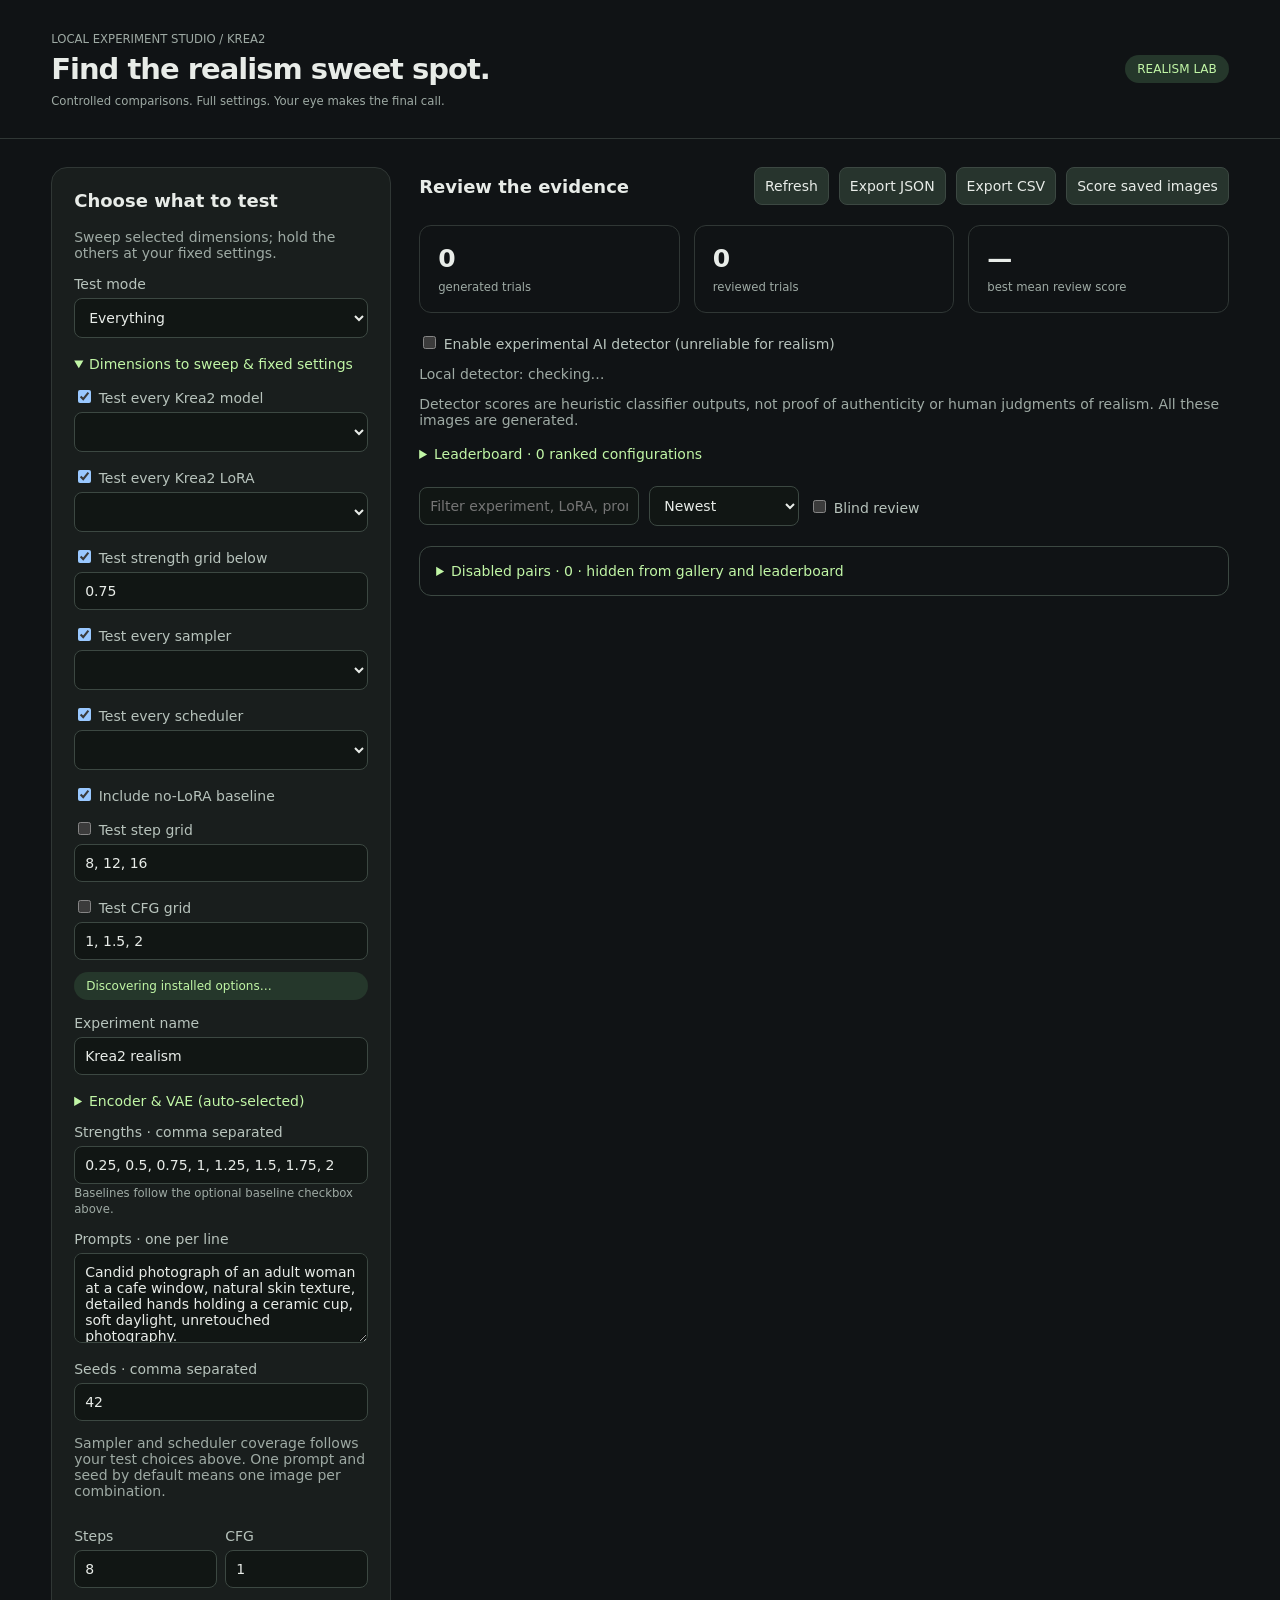
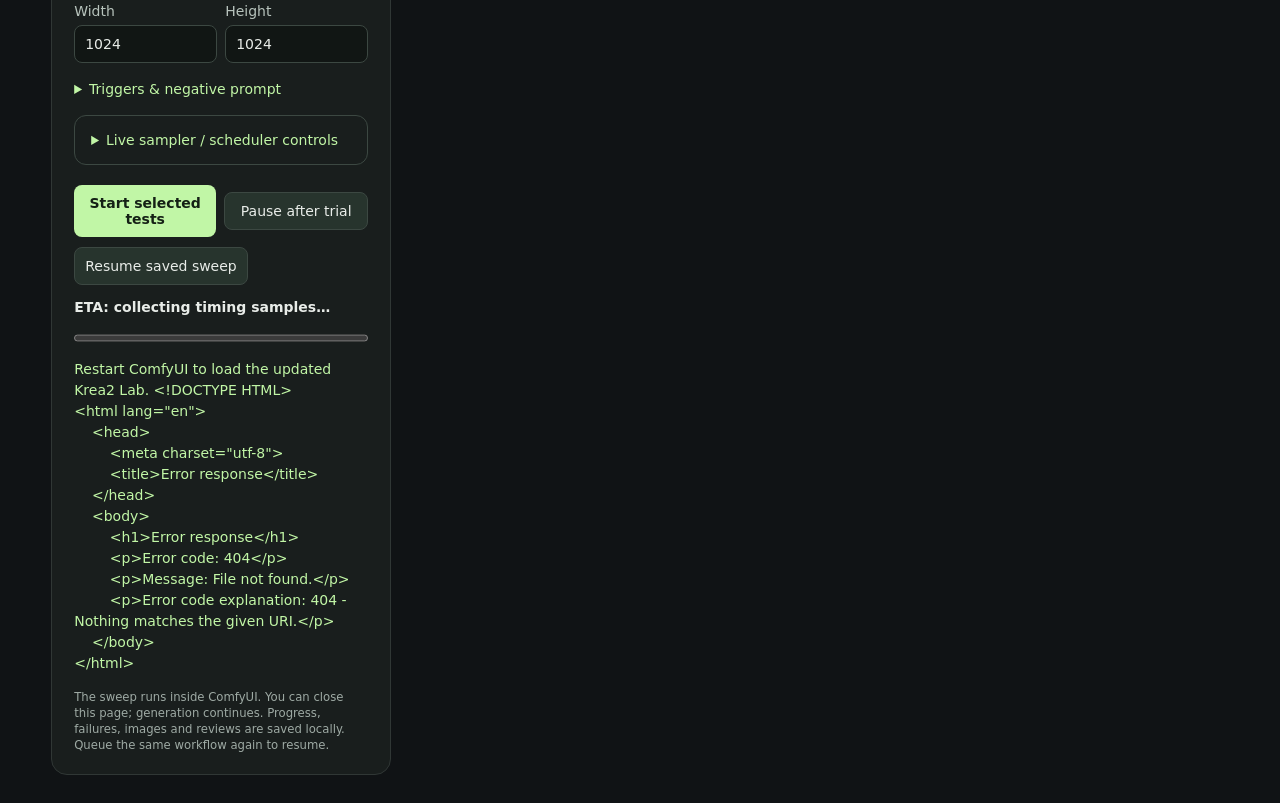
==== comfyui_krea2_lab/web/index.html @ 6fbfe21d "Add Krea2 realism testing studio and Windows launcher" ====
<!doctype html>
<html lang="en"><head><meta charset="utf-8"><meta name="viewport" content="width=device-width,initial-scale=1"><title>Krea2 · Realism Lab</title>
<style>
:root{color-scheme:dark;font:14px system-ui;background:#101315;color:#e8ece8}*{box-sizing:border-box}body{margin:0}header{padding:30px 4vw;border-bottom:1px solid #303735;display:flex;justify-content:space-between;align-items:center}h1{font-size:29px;margin:6px 0;font-weight:550;letter-spacing:-1px}small,.muted{color:#9eaaa4}main{display:grid;grid-template-columns:340px 1fr;gap:28px;padding:28px 4vw}aside{background:#191e1d;border:1px solid #303735;border-radius:16px;padding:22px;align-self:start}h2{font-size:18px;margin:0 0 18px}label{display:block;margin:15px 0 6px;color:#b7c3bc}input,select,textarea,button{font:inherit;border:1px solid #3c4842;border-radius:8px;background:#111614;color:inherit;padding:10px;width:100%}textarea{min-height:90px;resize:vertical}select[multiple]{height:140px}button{cursor:pointer;width:auto;background:#27342d}button:hover{border-color:#bcf5a7}.primary{background:#c1f6a6;color:#142015;font-weight:650;border:0}.row{display:flex;gap:8px;align-items:center;flex-wrap:wrap}.row>*{flex:1}section{min-width:0}.toolbar{display:flex;gap:10px;align-items:center;flex-wrap:wrap;margin-bottom:20px}.toolbar input{width:220px}.toolbar select{width:150px}.badge{background:#25372b;color:#c1f6a6;padding:7px 12px;border-radius:20px;font-size:12px}.stats{display:grid;grid-template-columns:repeat(3,1fr);gap:14px;margin:20px 0}.stat{border:1px solid #303735;border-radius:12px;padding:18px}.stat strong{display:block;font-size:25px;margin-bottom:5px}.grid{display:grid;grid-template-columns:repeat(auto-fill,minmax(250px,1fr));gap:18px}.card{background:#191e1d;border:1px solid #303735;border-radius:14px;overflow:hidden}.card img{width:100%;aspect-ratio:1;object-fit:contain;background:#090c0a;cursor:zoom-in}.content{padding:16px}.content p{overflow-wrap:anywhere;line-height:1.5}.stars{display:flex;gap:5px}.stars button{flex:1;padding:8px}.stars .chosen{background:#c1f6a6;color:#142015}.content textarea{min-height:55px;margin:10px 0}#status{white-space:pre-wrap;overflow-wrap:anywhere;line-height:1.5;padding:14px 0;color:#c1f6a6}details{margin-top:18px}summary{cursor:pointer;color:#c1f6a6}table{width:100%;border-collapse:collapse;margin:16px 0 25px}td,th{text-align:left;padding:12px;border-bottom:1px solid #303735}dialog{width:95vw;max-width:1200px;background:#101315;border:1px solid #4b5e51;border-radius:14px}dialog img{width:100%;max-height:85vh;object-fit:contain}progress{width:100%;accent-color:#c1f6a6}a{color:#c1f6a6}.empty{padding:70px 20px;text-align:center;border:1px dashed #3c4842;border-radius:16px;color:#9eaaa4}@media(max-width:900px){main{grid-template-columns:1fr}.stats{gap:8px}header{padding:20px}}
.leader-scroll{max-height:270px;overflow:auto}.leader-scroll td:first-child{max-width:440px;overflow-wrap:anywhere}.leader-scroll th{position:sticky;top:0;background:#191e1d}#disabledPairs{max-height:200px;overflow:auto;margin:12px 0}#disabledPairs .row{margin:8px 0}#disabledPairs span{overflow-wrap:anywhere}.pair-controls{padding:16px;border:1px solid #3c4842;border-radius:12px;margin-bottom:20px}.pair-controls label{margin-top:10px}</style></head><body>
<header><div><small>LOCAL EXPERIMENT STUDIO / KREA2</small><h1>Find the realism sweet spot.</h1><small>Controlled comparisons. Full settings. Your eye makes the final call.</small></div><span class="badge">REALISM LAB</span></header>
<main><aside><h2>Choose what to test</h2><p class="muted">Sweep selected dimensions; hold the others at your fixed settings.</p><label for="testMode">Test mode</label><select id="testMode"><option value="full">Everything</option><option value="loras">LoRAs + strengths only</option><option value="strengths">Strengths of one LoRA</option><option value="samplers">Samplers only</option><option value="schedulers">Schedulers only</option><option value="sampling">Samplers + schedulers</option><option value="models">Models only</option><option value="custom">Custom combination</option></select><details open><summary>Dimensions to sweep & fixed settings</summary><label><input id="testModels" type="checkbox" checked style="width:auto"> Test every Krea2 model</label><select id="fixedModel" aria-label="Fixed model"></select><label><input id="testLoras" type="checkbox" checked style="width:auto"> Test every Krea2 LoRA</label><select id="fixedLora" aria-label="Fixed LoRA"></select><label><input id="testStrengths" type="checkbox" checked style="width:auto"> Test strength grid below</label><input id="fixedStrength" type="number" value="0.75" step="0.05" aria-label="Fixed LoRA strength"><label><input id="testSamplers" type="checkbox" checked style="width:auto"> Test every sampler</label><select id="fixedSampler" aria-label="Fixed sampler"></select><label><input id="testSchedulers" type="checkbox" checked style="width:auto"> Test every scheduler</label><select id="fixedScheduler" aria-label="Fixed scheduler"></select><label><input id="includeBaseline" type="checkbox" checked style="width:auto"> Include no-LoRA baseline</label><label><input id="testSteps" type="checkbox" style="width:auto"> Test step grid</label><input id="stepGrid" value="8, 12, 16" aria-label="Step grid"><label><input id="testCfg" type="checkbox" style="width:auto"> Test CFG grid</label><input id="cfgGrid" value="1, 1.5, 2" aria-label="CFG grid"></details><p id="discovered" class="badge">Discovering installed options…</p><label for="experiment">Experiment name</label><input id="experiment" value="Krea2 realism">
<details><summary>Encoder & VAE (auto-selected)</summary><label for="encoder">Text encoder</label><select id="encoder"></select><label for="vae">VAE</label><select id="vae"></select></details>
<label for="strengths">Strengths · comma separated</label><input id="strengths" value="0.25, 0.5, 0.75, 1, 1.25, 1.5, 1.75, 2"><small>Baselines follow the optional baseline checkbox above.</small>
<label for="prompts">Prompts · one per line</label><textarea id="prompts" rows="4">Candid photograph of an adult woman at a cafe window, natural skin texture, detailed hands holding a ceramic cup, soft daylight, unretouched photography.</textarea>
<label for="seeds">Seeds · comma separated</label><input id="seeds" value="42"><p class="muted">Sampler and scheduler coverage follows your test choices above. One prompt and seed by default means one image per combination.</p>
<div class="row"><div><label for="steps">Steps</label><input id="steps" value="8" type="number" min="1"></div><div><label for="cfg">CFG</label><input id="cfg" value="1" type="number" step="0.1" min="0"></div></div>
<div class="row"><div><label for="width">Width</label><input id="width" value="1024" type="number" step="8" min="64"></div><div><label for="height">Height</label><input id="height" value="1024" type="number" step="8" min="64"></div></div>
<details><summary>Triggers & negative prompt</summary><label for="triggers">Trigger map · JSON using exact LoRA filenames</label><textarea id="triggers" placeholder='{"krea2\\example.safetensors":"trigger words"}'>{}</textarea><label for="negative">Negative prompt</label><textarea id="negative"></textarea></details>
<details class="pair-controls"><summary>Live sampler / scheduler controls</summary><p class="muted">Disable a pair across all models, LoRAs and strengths. Takes effect before the next matching trial. The current image finishes normally.</p><label for="pairSampler">Sampler</label><select id="pairSampler"></select><label for="pairScheduler">Scheduler</label><select id="pairScheduler"></select><button id="disablePair" style="margin-top:10px">Disable this pair</button><button id="disableCurrent" style="margin-top:10px">Disable currently running pair</button><p id="pairMessage" role="status"></p><small>Manage or import/export exclusions in the separate Disabled pairs section beside the gallery.</small><small>Changes persist across resumes. Re-enabling permits future occurrences; combinations already skipped stay skipped.</small></details><p id="estimate"></p><div class="row"><button class="primary" id="start">Start selected tests</button><button id="pause">Pause after trial</button></div><button id="resume" style="margin-top:10px">Resume saved sweep</button><p><strong id="eta">ETA: collecting timing samples…</strong><br><small id="finish"></small></p><progress id="progress" value="0" max="1"></progress><div id="status" role="status">Loading installed options…</div><small>The sweep runs inside ComfyUI. You can close this page; generation continues. Progress, failures, images and reviews are saved locally. Queue the same workflow again to resume.</small></aside>
<section><div class="toolbar"><h2 style="margin:0;flex:1">Review the evidence</h2><button id="refresh">Refresh</button><button id="export">Export JSON</button><button id="csv">Export CSV</button><button id="score" disabled>Score saved images</button></div><div class="stats"><div class="stat"><strong id="count">0</strong><small>generated trials</small></div><div class="stat"><strong id="rated">0</strong><small>reviewed trials</small></div><div class="stat"><strong id="best">—</strong><small>best mean review score</small></div></div>
<label><input id="enableDetector" type="checkbox" style="width:auto"> Enable experimental AI detector (unreliable for realism)</label><p id="detectorStatus" class="muted">Local detector: checking…</p><p class="muted">Detector scores are heuristic classifier outputs, not proof of authenticity or human judgments of realism. All these images are generated.</p><details id="leaderboard"><summary>Leaderboard · <span id="leaderCount">0</span> ranked configurations</summary><div class="leader-scroll"><table><thead><tr><th>Configuration</th><th>Review mean</th><th id="detectorHeading" hidden>Experimental classifier mean</th><th>Rated / total</th></tr></thead><tbody id="leaders"></tbody></table></div><small>Rankings reflect reviewed images only. Compare equal prompt/seed coverage before choosing a winner.</small></details>
<div class="toolbar" style="margin-top:24px"><input id="search" placeholder="Filter experiment, LoRA, prompt…" aria-label="Filter trials"><select id="sort" aria-label="Sort"><option value="new">Newest</option><option value="score">Highest score</option><option value="unrated">Unreviewed first</option><option id="detectorSort" value="real" hidden disabled>Experimental classifier score</option></select><label style="margin:0"><input id="blind" type="checkbox" style="width:auto"> Blind review</label></div><details id="disabledSection" class="pair-controls"><summary>Disabled pairs · <span id="disabledCount">0</span> · hidden from gallery and leaderboard</summary><p class="muted">Images and reviews are kept. Re-enable a pair to show its results again.</p><div class="toolbar"><button id="exportPairs">Export incompatible pairs</button><select id="importMode" aria-label="Import mode"><option value="merge">Merge with current list</option><option value="replace">Replace current list</option></select><button id="importPairs">Import incompatible pairs</button><input id="pairsFile" type="file" accept=".json,application/json" hidden></div><p id="importMessage" role="status"></p><div id="disabledPairs"></div></details><div id="gallery" class="grid"></div></section></main>
<dialog id="zoom"><button onclick="this.parentElement.close()">Close</button><img alt="Full resolution trial"></dialog>
<script>
const $=id=>document.getElementById(id);let catalog, trials=[], running=false, paused=false, exclusions=[], currentPair=null, detectorEnabled=false;
const esc=s=>String(s??'').replace(/[&<>"']/g,c=>({'&':'&amp;','<':'&lt;','>':'&gt;','"':'&quot;',"'":'&#39;'}[c]));
async function api(url,data){const r=await fetch(url,data===undefined?{}:{method:'POST',headers:{'Content-Type':'application/json'},body:JSON.stringify(data)});if(!r.ok)throw Error((await r.text()).slice(0,1200));return r.json()}
function options(id,values,defaults=[]){$(id).innerHTML=values.map(v=>`<option value="${esc(v)}" ${defaults.includes(v)?'selected':''}>${esc(v)}</option>`).join('')}
function pairDisabled(sampler,scheduler){return exclusions.some(([a,b])=>a===sampler&&b===scheduler)}
function renderActiveSchedulers(){if(!catalog)return;const sampler=$('pairSampler').value,previous=$('pairScheduler').value,active=catalog.schedulers.filter(scheduler=>!pairDisabled(sampler,scheduler));options('pairScheduler',active,[active.includes(previous)?previous:active[0]]);$('disablePair').disabled=!active.length}
function renderPairs(){ $('disabledCount').textContent=exclusions.length;$('disabledPairs').innerHTML=exclusions.length?exclusions.map(([sampler,scheduler])=>`<div class="row"><span>${esc(sampler)} / ${esc(scheduler)}${catalog&&(!catalog.samplers.includes(sampler)||!catalog.schedulers.includes(scheduler))?' (not currently installed)':''}</span><button data-enable-pair="${esc(JSON.stringify([sampler,scheduler]))}">Re-enable</button></div>`).join(''):'<small>No disabled pairs.</small>';renderActiveSchedulers(); }
async function importPairList(data,mode){if(!data||!Array.isArray(data.disabled))throw Error('JSON must contain a disabled pairs list');const result=await api('/krea2-lab/pairs/import',{disabled:data.disabled,version:data.version??1,mode});exclusions=result.disabled||[];renderPairs();render();estimate();await updateSweep();return exclusions.length}
async function loadPairs(){const data=await api('/krea2-lab/pairs');exclusions=data.disabled||[];renderPairs()}
async function togglePair(sampler,scheduler,disabled){try{const data=await api('/krea2-lab/pairs',{sampler,scheduler,disabled});exclusions=data.disabled||[];renderPairs();render();estimate();$('pairMessage').textContent=`${sampler} / ${scheduler} ${disabled?'disabled':'re-enabled'}. Applies to future trials.`;await updateSweep()}catch(e){$('pairMessage').textContent='Unable to change pair: '+e.message}}
function numbers(id,integer=false){const a=$(id).value.split(',').map(v=>v.trim());if(a.some(v=>v===''||!Number.isFinite(Number(v))||(integer&&(!Number.isSafeInteger(Number(v))||Number(v)<0))))throw Error('Invalid '+id);return [...new Set(a.map(Number))]}
function config(){const prompts=$('prompts').value.split('\n').map(s=>s.trim()).filter(Boolean),strengths=numbers('strengths'),seeds=numbers('seeds',true);const triggers=JSON.parse($('triggers').value);if(!prompts.length)throw Error('Enter at least one prompt');if(!triggers||Array.isArray(triggers)||typeof triggers!=='object'||Object.values(triggers).some(v=>typeof v!=='string'))throw Error('Trigger map must contain filename: text pairs');for(const id of ['steps','width','height'])if(!Number.isInteger(+$(id).value)||+$(id).value<1)throw Error('Invalid '+id);return {prompts,strengths,seeds,triggers}}
function testing(){return {test_models:$('testModels').checked,test_loras:$('testLoras').checked,test_strengths:$('testStrengths').checked,test_samplers:$('testSamplers').checked,test_schedulers:$('testSchedulers').checked,fixed_model:$('fixedModel').value,fixed_lora:$('fixedLora').value,fixed_strength:+$('fixedStrength').value,fixed_sampler:$('fixedSampler').value,fixed_scheduler:$('fixedScheduler').value,include_baseline:$('includeBaseline').checked,step_values:$('testSteps').checked?$('stepGrid').value:'',cfg_values:$('testCfg').checked?$('cfgGrid').value:''}}
function updateTestControls(){for(const [test,fixed] of [['testModels','fixedModel'],['testLoras','fixedLora'],['testStrengths','fixedStrength'],['testSamplers','fixedSampler'],['testSchedulers','fixedScheduler']])$(fixed).disabled=$(test).checked;$('strengths').disabled=!$('testStrengths').checked;$('stepGrid').disabled=!$('testSteps').checked;$('cfgGrid').disabled=!$('testCfg').checked;estimate()}
function applyTestMode(){const mode=$('testMode').value;if(mode==='custom')return;const dimensions={full:['Models','Loras','Strengths','Samplers','Schedulers'],loras:['Loras','Strengths'],strengths:['Strengths'],samplers:['Samplers'],schedulers:['Schedulers'],sampling:['Samplers','Schedulers'],models:['Models']}[mode];for(const name of ['Models','Loras','Strengths','Samplers','Schedulers','Steps','Cfg'])$('test'+name).checked=dimensions.includes(name);$('includeBaseline').checked=mode==='full'||mode==='loras';if(mode==='strengths'&&$('fixedLora').value==='NONE')$('fixedLora').value=catalog.krea_loras[0]||'NONE';updateTestControls()}
function estimate(){try{if(!catalog)return;const c=config(),t=testing();if($('testMode').value==='strengths'&&t.fixed_lora==='NONE')throw Error('Choose a LoRA for the strength test');const samplers=t.test_samplers?catalog.samplers:[t.fixed_sampler],schedulers=t.test_schedulers?catalog.schedulers:[t.fixed_scheduler],loras=t.test_loras?catalog.krea_loras:t.fixed_lora==='NONE'?[]:[t.fixed_lora];const pairs=loras.length*(t.test_strengths?c.strengths.length:1)+(t.include_baseline||!loras.length?1:0);const stepCount=t.step_values?numbers('stepGrid',true).length:1,cfgCount=t.cfg_values?numbers('cfgGrid').length:1;const total=(t.test_models?catalog.krea_models.length:1)*pairs*c.prompts.length*c.seeds.length*stepCount*cfgCount*(samplers.length*schedulers.length-exclusions.filter(([a,b])=>samplers.includes(a)&&schedulers.includes(b)).length);$('estimate').textContent=total.toLocaleString()+' combinations · selected test dimensions'}catch(e){$('estimate').textContent=e.message}}
function automaticGraph(){const c=config(),t=testing();if($('testMode').value==='strengths'&&t.fixed_lora==='NONE')throw Error('Choose a LoRA for the strength test');return {'1':{class_type:'Krea2LabSweep',inputs:{encoder:$('encoder').value,vae_name:$('vae').value,strengths:c.strengths.join(', '),prompts:c.prompts.join('\n'),seeds:c.seeds.join(', '),steps:+$('steps').value,cfg:+$('cfg').value,width:+$('width').value,height:+$('height').value,experiment:$('experiment').value,trigger_map:JSON.stringify(c.triggers),negative:$('negative').value,...t}}}}
function duration(seconds){if(seconds==null)return 'collecting timing samples…';const minutes=Math.ceil(seconds/60);if(minutes<60)return minutes+' min';const hours=Math.floor(minutes/60);return hours<48?hours+' h '+minutes%60+' min':Math.floor(hours/24)+' days '+hours%24+' h'}
function applyDetectorSetting(enabled){detectorEnabled=enabled;$('enableDetector').checked=enabled;$('score').disabled=!enabled;$('detectorHeading').hidden=!enabled;$('detectorSort').hidden=!enabled;$('detectorSort').disabled=!enabled;if(!enabled&&$('sort').value==='real')$('sort').value='new'}
async function updateDetector(){const state=await api('/krea2-lab/detector-status');applyDetectorSetting(state.enabled===true);$('detectorStatus').textContent=!detectorEnabled?'Experimental detector disabled. Human reviews determine realism.':state.installed?`Experimental CPU classifier · ${state.status} · ${state.scored||0} scored this session`+(state.pending?` · ${state.pending} waiting`:'')+(state.error?' · '+state.error:''):'Detector not installed. Run setup_detector.py.';return state}
async function updateSweep(){const state=await api('/krea2-lab/sweep-status');if(state.current)currentPair=[state.current.sampler_name,state.current.scheduler];if(state.total){$('eta').textContent='Estimated remaining: '+duration(state.remaining_seconds);$('finish').textContent=state.estimated_finish_at?'Estimated finish: '+new Date(state.estimated_finish_at*1000).toLocaleString('en-GB',{timeZone:'Europe/Amsterdam'})+' (Amsterdam) · rough estimate; sampler runtimes vary':state.status==='complete'?'Sweep complete.':state.status==='paused'?'Paused — ETA resumes with generation':'Based on the last '+(state.timing_samples||0)+' generated images; waiting for at least 3 samples.';$('progress').max=state.total;$('progress').value=state.index;$('status').textContent=`${state.status} · ${state.index.toLocaleString()} / ${state.total.toLocaleString()} combinations · ${state.succeeded} generated · ${state.failed} failures · ${state.skipped||0} disabled combinations skipped`+(state.current?'\n'+[state.current.model,state.current.lora_name,'strength '+state.current.strength,state.current.sampler_name,state.current.scheduler].join(' · '):'');}return state}
function savePlan(p){localStorage.setItem('krea2-lab-plan',JSON.stringify(p))}
const delay=ms=>new Promise(r=>setTimeout(r,ms));
async function work(p){if(running)return;running=true;paused=false;try{while(p.index<p.jobs.length&&!paused){$('progress').max=p.jobs.length;$('progress').value=p.index;$('status').textContent=`Trial ${p.index+1} / ${p.jobs.length} · ${p.errors.length} failures`;if(!p.pending){const response=await fetch('/prompt',{method:'POST',headers:{'Content-Type':'application/json'},body:JSON.stringify({prompt:p.jobs[p.index],client_id:p.client})});if(response.status===400){p.errors.push({index:p.index,messages:await response.text()});p.index++;savePlan(p);continue}if(!response.ok)throw Error(await response.text());const result=await response.json();p.pending=result.prompt_id;savePlan(p)}let entry,polls=0;while(!entry){await delay(1500);entry=(await api('/history/'+p.pending))[p.pending];await updateSweep();if(polls%4===0)await refresh();if(!entry&&++polls%10===0){const q=await api('/queue');if(![...q.queue_running,...q.queue_pending].some(j=>j[1]===p.pending)){p.pending=null;savePlan(p);throw Error('Pending trial disappeared from queue/history. Resume to submit it again.')}}}if(entry.status?.status_str==='error'){p.errors.push({index:p.index,messages:entry.status.messages});}p.index++;p.pending=null;savePlan(p);await refresh()}await updateSweep();if(p.errors.length)$('status').textContent+='\nSweep job failed; details are in Export JSON.'}catch(e){$('status').textContent='Stopped: '+e.message+'\nUse Resume saved sweep to retry. Pending jobs are tracked.'}finally{running=false}}
$('start').onclick=()=>{try{if(running)return;const p={jobs:[automaticGraph()],index:0,errors:[],client:crypto.randomUUID(),pending:null,backend:true};savePlan(p);work(p)}catch(e){$('status').textContent=e.message}};
$('pause').onclick=async()=>{try{await api('/krea2-lab/pause',{});$('status').textContent='Will pause after the current combination.'}catch(e){$('status').textContent=e.message}};
$('resume').onclick=()=>{try{const p=JSON.parse(localStorage.getItem('krea2-lab-plan'));if(!p||!p.backend){$('start').click();return}if(p.index>=p.jobs.length){p.index=0;p.pending=null}work(p)}catch(e){$('status').textContent=e.message}};
function imageUrl(i){return '/view?'+new URLSearchParams({filename:i.filename,subfolder:i.subfolder,type:i.type})}
async function refresh(){await loadPairs().catch(()=>{$('pairMessage').textContent='Restart ComfyUI once to load live pair controls.'});await updateDetector().catch(()=>{applyDetectorSetting(false);$('detectorStatus').textContent='Detector disabled. Restart ComfyUI to load the optional enable control.'});trials=await api('/krea2-lab/trials');render()}
function render(){const q=$('search').value.toLowerCase(),visible=trials.filter(t=>!pairDisabled(t.settings.sampler,t.settings.scheduler)&&JSON.stringify(t.settings).toLowerCase().includes(q));$('count').textContent=visible.length;$('rated').textContent=visible.filter(t=>t.review.score).length;const groups=new Map();for(const t of visible){const s=t.settings,key=[s.lora,s.strength,s.sampler,s.scheduler,s.steps,s.cfg,s.experiment,s.graph?.['1']?.inputs?.unet_name,s.graph?.['2']?.inputs?.clip_name,s.graph?.['3']?.inputs?.vae_name,JSON.stringify(s.latent_shape)].join(' · ');if(!groups.has(key))groups.set(key,{key,scores:[],detectorScores:[],total:0});const g=groups.get(key);g.total++;if(t.review.score)g.scores.push(t.review.score);if(Number.isFinite(t.detector?.real))g.detectorScores.push(t.detector.real)}const ranked=[...groups.values()].map(g=>({...g,realMean:g.detectorScores.length?g.detectorScores.reduce((a,b)=>a+b,0)/g.detectorScores.length:null,mean:g.scores.length?g.scores.reduce((a,b)=>a+b,0)/g.scores.length:0})).sort((a,b)=>detectorEnabled&&$('sort').value==='real'?(b.realMean??-1)-(a.realMean??-1):b.mean-a.mean);$('best').textContent=ranked[0]?.mean.toFixed(2)||'—';$('leaderCount').textContent=ranked.length;$('leaders').innerHTML=ranked.slice(0,20).map(g=>`<tr><td>${$('blind').checked?'Hidden during blind review':esc(g.key)}</td><td>${g.mean?g.mean.toFixed(2):'—'}</td>${detectorEnabled?`<td>${$('blind').checked?'Hidden':g.realMean==null?'—':(g.realMean*100).toFixed(1)+'% ('+g.detectorScores.length+')'}</td>`:''}<td>${g.scores.length} / ${g.total}</td></tr>`).join('');visible.reverse();if(detectorEnabled&&$('sort').value==='real')visible.sort((a,b)=>(b.detector?.real??-1)-(a.detector?.real??-1));if($('sort').value==='score')visible.sort((a,b)=>(b.review.score||0)-(a.review.score||0));if($('sort').value==='unrated')visible.sort((a,b)=>!!a.review.score-!!b.review.score);$('gallery').innerHTML=visible.length?visible.map(t=>{const s=t.settings;return `<article class="card" data-id="${t.id}"><img loading="lazy" src="${esc(imageUrl(t.images[0]))}" alt="Generated realism trial"><div class="content"><strong>${$('blind').checked?'Trial '+t.id.slice(0,8):esc(s.graph?.['1']?.inputs?.unet_name+' / '+s.lora)}</strong><p class="muted">${$('blind').checked?'Settings hidden':esc(`${s.strength} strength · ${s.sampler} / ${s.scheduler} · seed ${s.seed} · ${t.seconds}s`)}</p><details><summary>Prompt & settings</summary><p>${esc(s.prompt)}</p>${$('blind').checked?'':`<pre style="white-space:pre-wrap">${esc(JSON.stringify({...s,graph:undefined},null,2))}</pre>`}</details>${!detectorEnabled||$('blind').checked?'':`<p class="badge">${Number.isFinite(t.detector?.real)?'Experimental classifier: human class '+(t.detector.real*100).toFixed(1)+'% · AI class '+(t.detector.ai*100).toFixed(1)+'% (not realism)':t.detector?.error?'Detector error: '+esc(t.detector.error):'Detector: waiting for local scoring'}</p>`}${$('blind').checked?'':`<button data-block-pair>Disable ${esc(s.sampler)} / ${esc(s.scheduler)}</button>`}<label>Realism · 1 low → 5 high</label><div class="stars">${[1,2,3,4,5].map(n=>`<button data-score="${n}" class="${t.review.score===n?'chosen':''}" aria-label="Score ${n}">${n}</button>`).join('')}</div><textarea aria-label="Review notes" placeholder="Skin, hands, materials, lighting…">${esc(t.review.notes||'')}</textarea><button data-save>Save notes</button> <small class="saved"></small></div></article>`}).join(''):'<div class="empty">Your comparison gallery starts here.<br><br>Start the automatic full sweep, then score realism from 1 to 5.</div>'}
$('gallery').onclick=async e=>{const card=e.target.closest('.card');if(!card)return;if(e.target.tagName==='IMG'){$('zoom').querySelector('img').src=e.target.src;$('zoom').showModal();return}if(e.target.matches('[data-block-pair]')){const t=trials.find(t=>t.id===card.dataset.id);await togglePair(t.settings.sampler,t.settings.scheduler,true);return}if(e.target.matches('[data-score],[data-save]')){const t=trials.find(t=>t.id===card.dataset.id),score=+(e.target.dataset.score||t.review.score);if(!score){card.querySelector('.saved').textContent='Choose a score first';return}try{await api('/krea2-lab/review/'+t.id,{score,notes:card.querySelector('textarea').value});await refresh()}catch(err){$('status').textContent=err.message}}};
function download(name,data,type){const a=document.createElement('a'),url=URL.createObjectURL(new Blob([data],{type}));a.href=url;a.download=name;a.click();setTimeout(()=>URL.revokeObjectURL(url),1000)}
$('export').onclick=()=>download('krea2-lab.json',JSON.stringify({trials,plan:JSON.parse(localStorage.getItem('krea2-lab-plan')||'null')},null,2),'application/json');$('csv').onclick=()=>{const keys=['id','model','lora','strength','sampler','scheduler','seed','prompt','score','real_like','ai_like','notes'];const rows=trials.map(t=>({...t.settings,...t.review,id:t.id,model:t.settings.graph?.['1']?.inputs?.unet_name,real_like:t.detector?.real,ai_like:t.detector?.ai}));download('krea2-lab.csv',[keys,...rows.map(r=>keys.map(k=>r[k]??''))].map(r=>r.map(v=>'"'+String(v).replaceAll('"','""')+'"').join(',')).join('\r\n'),'text/csv')};
$('testMode').onchange=applyTestMode;for(const name of ['Models','Loras','Strengths','Samplers','Schedulers','Steps','Cfg'])$('test'+name).onchange=()=>{$('testMode').value='custom';updateTestControls()};$('enableDetector').onchange=async()=>{const enabled=$('enableDetector').checked;try{await api('/krea2-lab/detector-settings',{enabled});applyDetectorSetting(enabled);await refresh()}catch(e){applyDetectorSetting(detectorEnabled);$('detectorStatus').textContent='Unable to change detector setting. Restart ComfyUI to load this update. '+e.message}};$('pairSampler').onchange=renderActiveSchedulers;$('exportPairs').onclick=()=>download('krea2-incompatible-pairs.json',JSON.stringify({format:'krea2-lab-incompatible-pairs',version:1,disabled:exclusions},null,2),'application/json');$('importPairs').onclick=()=>$('pairsFile').click();$('pairsFile').onchange=async()=>{const file=$('pairsFile').files[0];if(!file)return;try{if(file.size>2000000)throw Error('JSON file must be under 2 MB');const count=await importPairList(JSON.parse(await file.text()),$('importMode').value||'merge');$('importMessage').textContent=`Imported. ${count} disabled pairs; results hidden from active lists.`}catch(e){$('importMessage').textContent='Import failed: '+e.message}finally{$('pairsFile').value=''}};$('disablePair').onclick=()=>togglePair($('pairSampler').value,$('pairScheduler').value,true);$('disableCurrent').onclick=()=>{if(currentPair)togglePair(...currentPair,true);else $('pairMessage').textContent='No current pair available yet.'};$('disabledPairs').onclick=e=>{if(e.target.dataset.enablePair){const [sampler,scheduler]=JSON.parse(e.target.dataset.enablePair);togglePair(sampler,scheduler,false)}};for(const id of ['search','sort','blind'])$(id).oninput=render;document.querySelector('aside').addEventListener('input',estimate);$('score').onclick=async()=>{try{await api('/krea2-lab/score',{});await updateDetector()}catch(e){$('detectorStatus').textContent=e.message}};$('refresh').onclick=()=>Promise.all([refresh(),updateSweep()]).catch(e=>$('status').textContent=e.message);
(async()=>{try{catalog=await api('/krea2-lab/catalog');options('fixedModel',catalog.krea_models,[catalog.krea_models[0]]);options('fixedLora',['NONE',...catalog.krea_loras],['NONE']);options('fixedSampler',catalog.samplers,[catalog.samplers.includes('res_2m_ode')?'res_2m_ode':catalog.samplers[0]]);options('fixedScheduler',catalog.schedulers,[catalog.schedulers.includes('bong_tangent')?'bong_tangent':catalog.schedulers[0]]);updateTestControls();options('pairSampler',catalog.samplers,[catalog.samplers[0]]);options('pairScheduler',catalog.schedulers,[catalog.schedulers[0]]);options('encoder',catalog.encoders,['qwen3vl_4b_fp8_scaled.safetensors']);options('vae',catalog.vaes,['qwen_image_vae.safetensors']);$('discovered').textContent=`${catalog.krea_models.length} Krea2 models · ${catalog.krea_loras.length} LoRAs · ${catalog.samplers.length} samplers · ${catalog.schedulers.length} schedulers`;$('discovered').title=[...catalog.krea_models,...catalog.krea_loras].join('\n');await refresh();estimate();$('status').textContent='Ready. Choose a test mode and start. Everything remains the default.';await updateSweep();setInterval(()=>{if(!running)Promise.all([refresh(),updateSweep()]).catch(()=>{})},10000)}catch(e){$('status').textContent='Restart ComfyUI to load the updated Krea2 Lab. '+e.message}})();
</script></body></html>
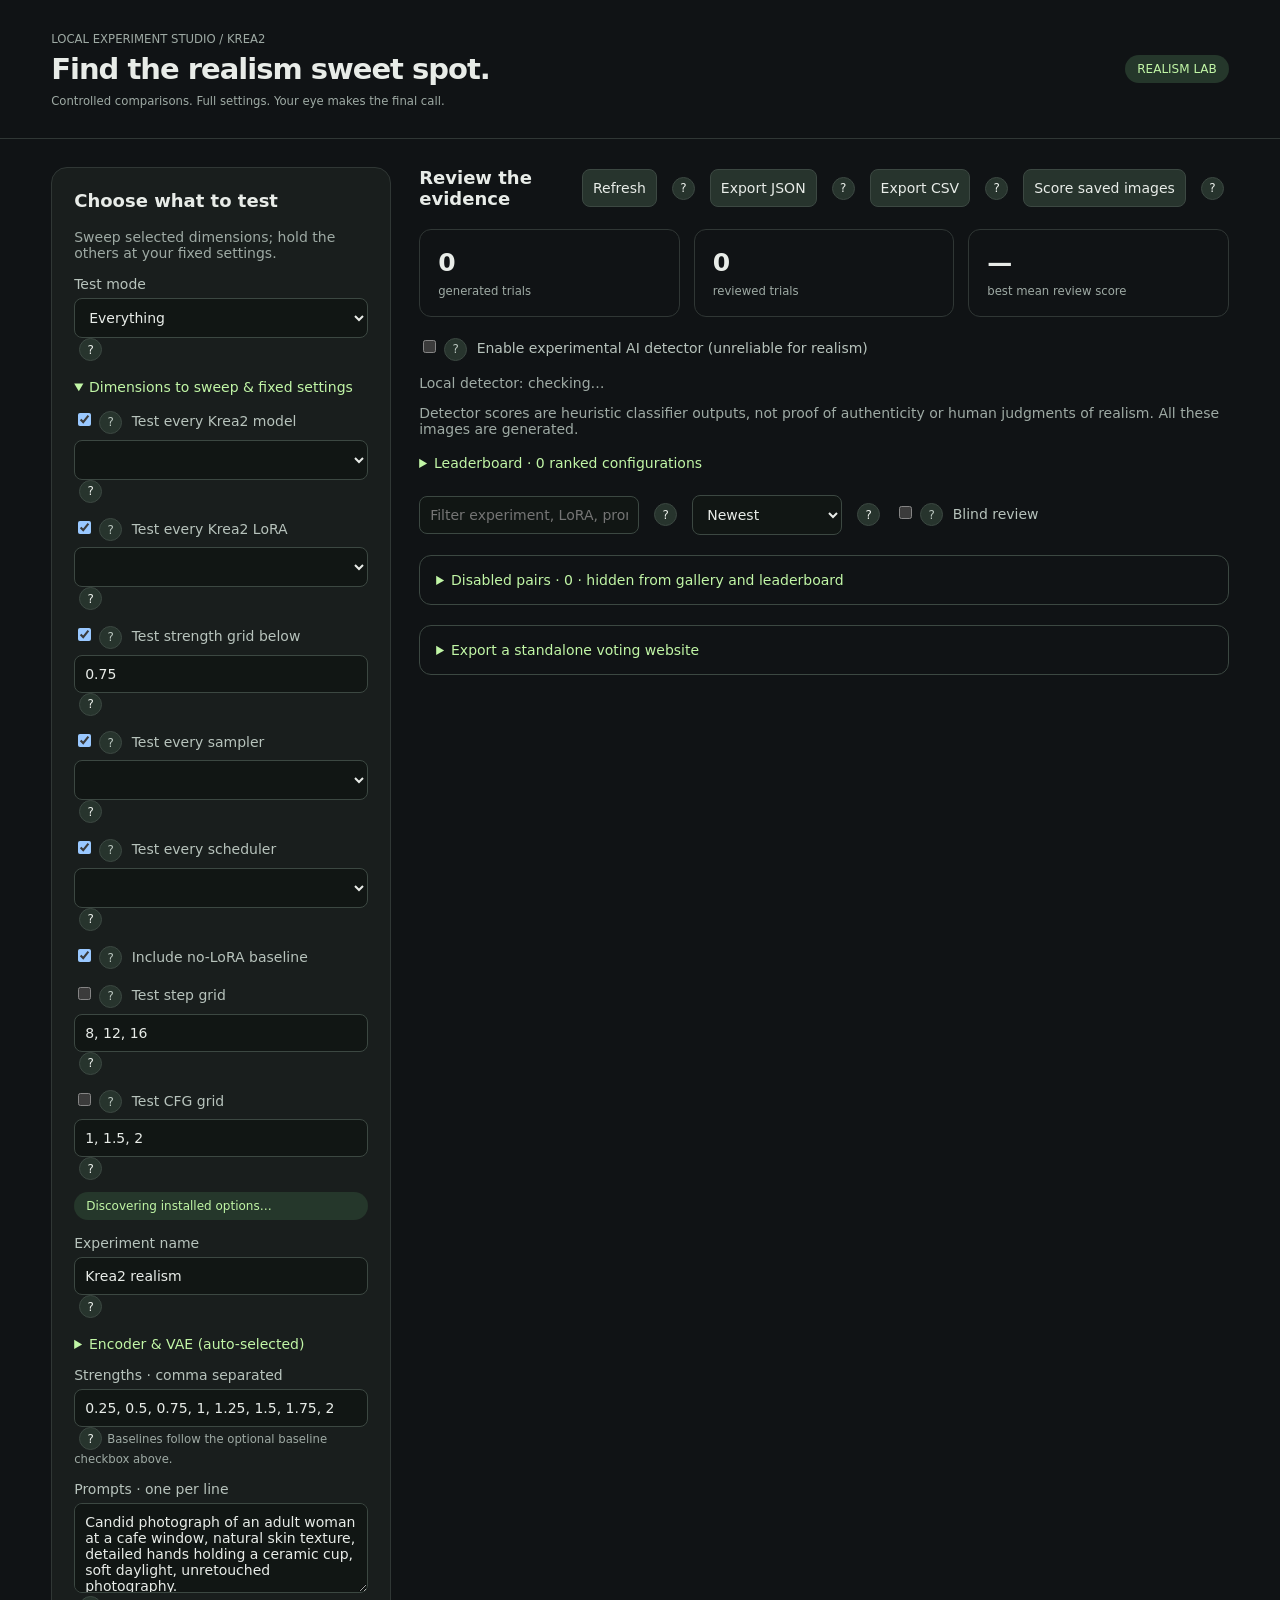
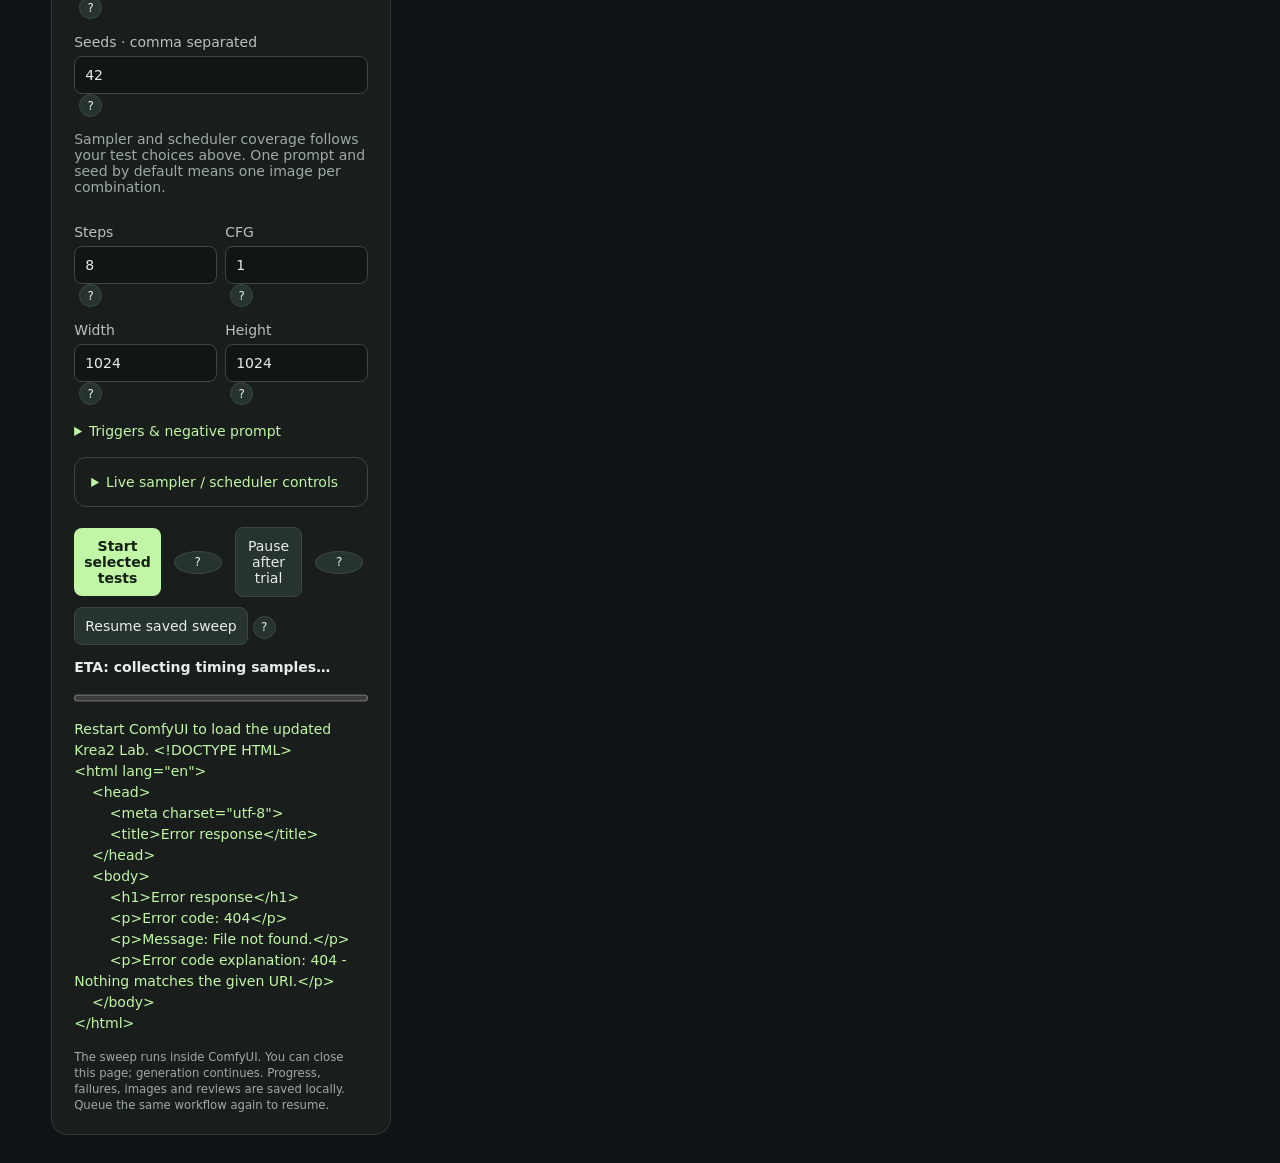
==== commit caebb969: "Add per-run PHP voting-site exports and option help" ====
--- a/comfyui_krea2_lab/web/index.html
+++ b/comfyui_krea2_lab/web/index.html
@@ -2,21 +2,22 @@
 <html lang="en"><head><meta charset="utf-8"><meta name="viewport" content="width=device-width,initial-scale=1"><title>Krea2 · Realism Lab</title>
 <style>
 :root{color-scheme:dark;font:14px system-ui;background:#101315;color:#e8ece8}*{box-sizing:border-box}body{margin:0}header{padding:30px 4vw;border-bottom:1px solid #303735;display:flex;justify-content:space-between;align-items:center}h1{font-size:29px;margin:6px 0;font-weight:550;letter-spacing:-1px}small,.muted{color:#9eaaa4}main{display:grid;grid-template-columns:340px 1fr;gap:28px;padding:28px 4vw}aside{background:#191e1d;border:1px solid #303735;border-radius:16px;padding:22px;align-self:start}h2{font-size:18px;margin:0 0 18px}label{display:block;margin:15px 0 6px;color:#b7c3bc}input,select,textarea,button{font:inherit;border:1px solid #3c4842;border-radius:8px;background:#111614;color:inherit;padding:10px;width:100%}textarea{min-height:90px;resize:vertical}select[multiple]{height:140px}button{cursor:pointer;width:auto;background:#27342d}button:hover{border-color:#bcf5a7}.primary{background:#c1f6a6;color:#142015;font-weight:650;border:0}.row{display:flex;gap:8px;align-items:center;flex-wrap:wrap}.row>*{flex:1}section{min-width:0}.toolbar{display:flex;gap:10px;align-items:center;flex-wrap:wrap;margin-bottom:20px}.toolbar input{width:220px}.toolbar select{width:150px}.badge{background:#25372b;color:#c1f6a6;padding:7px 12px;border-radius:20px;font-size:12px}.stats{display:grid;grid-template-columns:repeat(3,1fr);gap:14px;margin:20px 0}.stat{border:1px solid #303735;border-radius:12px;padding:18px}.stat strong{display:block;font-size:25px;margin-bottom:5px}.grid{display:grid;grid-template-columns:repeat(auto-fill,minmax(250px,1fr));gap:18px}.card{background:#191e1d;border:1px solid #303735;border-radius:14px;overflow:hidden}.card img{width:100%;aspect-ratio:1;object-fit:contain;background:#090c0a;cursor:zoom-in}.content{padding:16px}.content p{overflow-wrap:anywhere;line-height:1.5}.stars{display:flex;gap:5px}.stars button{flex:1;padding:8px}.stars .chosen{background:#c1f6a6;color:#142015}.content textarea{min-height:55px;margin:10px 0}#status{white-space:pre-wrap;overflow-wrap:anywhere;line-height:1.5;padding:14px 0;color:#c1f6a6}details{margin-top:18px}summary{cursor:pointer;color:#c1f6a6}table{width:100%;border-collapse:collapse;margin:16px 0 25px}td,th{text-align:left;padding:12px;border-bottom:1px solid #303735}dialog{width:95vw;max-width:1200px;background:#101315;border:1px solid #4b5e51;border-radius:14px}dialog img{width:100%;max-height:85vh;object-fit:contain}progress{width:100%;accent-color:#c1f6a6}a{color:#c1f6a6}.empty{padding:70px 20px;text-align:center;border:1px dashed #3c4842;border-radius:16px;color:#9eaaa4}@media(max-width:900px){main{grid-template-columns:1fr}.stats{gap:8px}header{padding:20px}}
-.leader-scroll{max-height:270px;overflow:auto}.leader-scroll td:first-child{max-width:440px;overflow-wrap:anywhere}.leader-scroll th{position:sticky;top:0;background:#191e1d}#disabledPairs{max-height:200px;overflow:auto;margin:12px 0}#disabledPairs .row{margin:8px 0}#disabledPairs span{overflow-wrap:anywhere}.pair-controls{padding:16px;border:1px solid #3c4842;border-radius:12px;margin-bottom:20px}.pair-controls label{margin-top:10px}</style></head><body>
+.leader-scroll{max-height:270px;overflow:auto}.leader-scroll td:first-child{max-width:440px;overflow-wrap:anywhere}.leader-scroll th{position:sticky;top:0;background:#191e1d}#disabledPairs{max-height:200px;overflow:auto;margin:12px 0}#disabledPairs .row{margin:8px 0}#disabledPairs span{overflow-wrap:anywhere}.pair-controls{padding:16px;border:1px solid #3c4842;border-radius:12px;margin-bottom:20px}.pair-controls label{margin-top:10px}.help-button{display:inline-flex;align-items:center;justify-content:center;width:23px;height:23px;padding:0;margin:0 5px;border-radius:50%;font-size:12px;vertical-align:middle}.help-button:focus-visible{outline:2px solid #c1f6a6}#helpDialog{max-width:580px}#helpText{line-height:1.7;white-space:pre-wrap}dialog::backdrop{background:#000b}</style></head><body>
 <header><div><small>LOCAL EXPERIMENT STUDIO / KREA2</small><h1>Find the realism sweet spot.</h1><small>Controlled comparisons. Full settings. Your eye makes the final call.</small></div><span class="badge">REALISM LAB</span></header>
-<main><aside><h2>Choose what to test</h2><p class="muted">Sweep selected dimensions; hold the others at your fixed settings.</p><label for="testMode">Test mode</label><select id="testMode"><option value="full">Everything</option><option value="loras">LoRAs + strengths only</option><option value="strengths">Strengths of one LoRA</option><option value="samplers">Samplers only</option><option value="schedulers">Schedulers only</option><option value="sampling">Samplers + schedulers</option><option value="models">Models only</option><option value="custom">Custom combination</option></select><details open><summary>Dimensions to sweep & fixed settings</summary><label><input id="testModels" type="checkbox" checked style="width:auto"> Test every Krea2 model</label><select id="fixedModel" aria-label="Fixed model"></select><label><input id="testLoras" type="checkbox" checked style="width:auto"> Test every Krea2 LoRA</label><select id="fixedLora" aria-label="Fixed LoRA"></select><label><input id="testStrengths" type="checkbox" checked style="width:auto"> Test strength grid below</label><input id="fixedStrength" type="number" value="0.75" step="0.05" aria-label="Fixed LoRA strength"><label><input id="testSamplers" type="checkbox" checked style="width:auto"> Test every sampler</label><select id="fixedSampler" aria-label="Fixed sampler"></select><label><input id="testSchedulers" type="checkbox" checked style="width:auto"> Test every scheduler</label><select id="fixedScheduler" aria-label="Fixed scheduler"></select><label><input id="includeBaseline" type="checkbox" checked style="width:auto"> Include no-LoRA baseline</label><label><input id="testSteps" type="checkbox" style="width:auto"> Test step grid</label><input id="stepGrid" value="8, 12, 16" aria-label="Step grid"><label><input id="testCfg" type="checkbox" style="width:auto"> Test CFG grid</label><input id="cfgGrid" value="1, 1.5, 2" aria-label="CFG grid"></details><p id="discovered" class="badge">Discovering installed options…</p><label for="experiment">Experiment name</label><input id="experiment" value="Krea2 realism">
-<details><summary>Encoder & VAE (auto-selected)</summary><label for="encoder">Text encoder</label><select id="encoder"></select><label for="vae">VAE</label><select id="vae"></select></details>
-<label for="strengths">Strengths · comma separated</label><input id="strengths" value="0.25, 0.5, 0.75, 1, 1.25, 1.5, 1.75, 2"><small>Baselines follow the optional baseline checkbox above.</small>
-<label for="prompts">Prompts · one per line</label><textarea id="prompts" rows="4">Candid photograph of an adult woman at a cafe window, natural skin texture, detailed hands holding a ceramic cup, soft daylight, unretouched photography.</textarea>
-<label for="seeds">Seeds · comma separated</label><input id="seeds" value="42"><p class="muted">Sampler and scheduler coverage follows your test choices above. One prompt and seed by default means one image per combination.</p>
-<div class="row"><div><label for="steps">Steps</label><input id="steps" value="8" type="number" min="1"></div><div><label for="cfg">CFG</label><input id="cfg" value="1" type="number" step="0.1" min="0"></div></div>
-<div class="row"><div><label for="width">Width</label><input id="width" value="1024" type="number" step="8" min="64"></div><div><label for="height">Height</label><input id="height" value="1024" type="number" step="8" min="64"></div></div>
-<details><summary>Triggers & negative prompt</summary><label for="triggers">Trigger map · JSON using exact LoRA filenames</label><textarea id="triggers" placeholder='{"krea2\\example.safetensors":"trigger words"}'>{}</textarea><label for="negative">Negative prompt</label><textarea id="negative"></textarea></details>
-<details class="pair-controls"><summary>Live sampler / scheduler controls</summary><p class="muted">Disable a pair across all models, LoRAs and strengths. Takes effect before the next matching trial. The current image finishes normally.</p><label for="pairSampler">Sampler</label><select id="pairSampler"></select><label for="pairScheduler">Scheduler</label><select id="pairScheduler"></select><button id="disablePair" style="margin-top:10px">Disable this pair</button><button id="disableCurrent" style="margin-top:10px">Disable currently running pair</button><p id="pairMessage" role="status"></p><small>Manage or import/export exclusions in the separate Disabled pairs section beside the gallery.</small><small>Changes persist across resumes. Re-enabling permits future occurrences; combinations already skipped stay skipped.</small></details><p id="estimate"></p><div class="row"><button class="primary" id="start">Start selected tests</button><button id="pause">Pause after trial</button></div><button id="resume" style="margin-top:10px">Resume saved sweep</button><p><strong id="eta">ETA: collecting timing samples…</strong><br><small id="finish"></small></p><progress id="progress" value="0" max="1"></progress><div id="status" role="status">Loading installed options…</div><small>The sweep runs inside ComfyUI. You can close this page; generation continues. Progress, failures, images and reviews are saved locally. Queue the same workflow again to resume.</small></aside>
-<section><div class="toolbar"><h2 style="margin:0;flex:1">Review the evidence</h2><button id="refresh">Refresh</button><button id="export">Export JSON</button><button id="csv">Export CSV</button><button id="score" disabled>Score saved images</button></div><div class="stats"><div class="stat"><strong id="count">0</strong><small>generated trials</small></div><div class="stat"><strong id="rated">0</strong><small>reviewed trials</small></div><div class="stat"><strong id="best">—</strong><small>best mean review score</small></div></div>
-<label><input id="enableDetector" type="checkbox" style="width:auto"> Enable experimental AI detector (unreliable for realism)</label><p id="detectorStatus" class="muted">Local detector: checking…</p><p class="muted">Detector scores are heuristic classifier outputs, not proof of authenticity or human judgments of realism. All these images are generated.</p><details id="leaderboard"><summary>Leaderboard · <span id="leaderCount">0</span> ranked configurations</summary><div class="leader-scroll"><table><thead><tr><th>Configuration</th><th>Review mean</th><th id="detectorHeading" hidden>Experimental classifier mean</th><th>Rated / total</th></tr></thead><tbody id="leaders"></tbody></table></div><small>Rankings reflect reviewed images only. Compare equal prompt/seed coverage before choosing a winner.</small></details>
-<div class="toolbar" style="margin-top:24px"><input id="search" placeholder="Filter experiment, LoRA, prompt…" aria-label="Filter trials"><select id="sort" aria-label="Sort"><option value="new">Newest</option><option value="score">Highest score</option><option value="unrated">Unreviewed first</option><option id="detectorSort" value="real" hidden disabled>Experimental classifier score</option></select><label style="margin:0"><input id="blind" type="checkbox" style="width:auto"> Blind review</label></div><details id="disabledSection" class="pair-controls"><summary>Disabled pairs · <span id="disabledCount">0</span> · hidden from gallery and leaderboard</summary><p class="muted">Images and reviews are kept. Re-enable a pair to show its results again.</p><div class="toolbar"><button id="exportPairs">Export incompatible pairs</button><select id="importMode" aria-label="Import mode"><option value="merge">Merge with current list</option><option value="replace">Replace current list</option></select><button id="importPairs">Import incompatible pairs</button><input id="pairsFile" type="file" accept=".json,application/json" hidden></div><p id="importMessage" role="status"></p><div id="disabledPairs"></div></details><div id="gallery" class="grid"></div></section></main>
-<dialog id="zoom"><button onclick="this.parentElement.close()">Close</button><img alt="Full resolution trial"></dialog>
+<main><aside><h2>Choose what to test</h2><p class="muted">Sweep selected dimensions; hold the others at your fixed settings.</p><label for="testMode">Test mode</label><select id="testMode"><option value="full">Everything</option><option value="loras">LoRAs + strengths only</option><option value="strengths">Strengths of one LoRA</option><option value="samplers">Samplers only</option><option value="schedulers">Schedulers only</option><option value="sampling">Samplers + schedulers</option><option value="models">Models only</option><option value="custom">Custom combination</option></select><button type="button" class="help-button" data-help="testMode" aria-label="Help: Test mode" aria-controls="helpDialog">?</button><details open><summary>Dimensions to sweep & fixed settings</summary><label><input id="testModels" type="checkbox" aria-label="Test every Krea2 model" checked style="width:auto"><button type="button" class="help-button" data-help="testModels" aria-label="Help: Test every Krea2 model" aria-controls="helpDialog">?</button> Test every Krea2 model</label><select id="fixedModel" aria-label="Fixed model"></select><button type="button" class="help-button" data-help="fixedModel" aria-label="Help: Fixed model" aria-controls="helpDialog">?</button><label><input id="testLoras" type="checkbox" aria-label="Test every Krea2 LoRA" checked style="width:auto"><button type="button" class="help-button" data-help="testLoras" aria-label="Help: Test every Krea2 LoRA" aria-controls="helpDialog">?</button> Test every Krea2 LoRA</label><select id="fixedLora" aria-label="Fixed LoRA"></select><button type="button" class="help-button" data-help="fixedLora" aria-label="Help: Fixed LoRA" aria-controls="helpDialog">?</button><label><input id="testStrengths" type="checkbox" aria-label="Test strength grid" checked style="width:auto"><button type="button" class="help-button" data-help="testStrengths" aria-label="Help: Test strength grid" aria-controls="helpDialog">?</button> Test strength grid below</label><input id="fixedStrength" type="number" value="0.75" step="0.05" aria-label="Fixed LoRA strength"><button type="button" class="help-button" data-help="fixedStrength" aria-label="Help: Fixed LoRA strength" aria-controls="helpDialog">?</button><label><input id="testSamplers" type="checkbox" aria-label="Test every sampler" checked style="width:auto"><button type="button" class="help-button" data-help="testSamplers" aria-label="Help: Test every sampler" aria-controls="helpDialog">?</button> Test every sampler</label><select id="fixedSampler" aria-label="Fixed sampler"></select><button type="button" class="help-button" data-help="fixedSampler" aria-label="Help: Fixed sampler" aria-controls="helpDialog">?</button><label><input id="testSchedulers" type="checkbox" aria-label="Test every scheduler" checked style="width:auto"><button type="button" class="help-button" data-help="testSchedulers" aria-label="Help: Test every scheduler" aria-controls="helpDialog">?</button> Test every scheduler</label><select id="fixedScheduler" aria-label="Fixed scheduler"></select><button type="button" class="help-button" data-help="fixedScheduler" aria-label="Help: Fixed scheduler" aria-controls="helpDialog">?</button><label><input id="includeBaseline" type="checkbox" aria-label="No-LoRA baseline" checked style="width:auto"><button type="button" class="help-button" data-help="includeBaseline" aria-label="Help: No-LoRA baseline" aria-controls="helpDialog">?</button> Include no-LoRA baseline</label><label><input id="testSteps" type="checkbox" aria-label="Test step grid" style="width:auto"><button type="button" class="help-button" data-help="testSteps" aria-label="Help: Test step grid" aria-controls="helpDialog">?</button> Test step grid</label><input id="stepGrid" value="8, 12, 16" aria-label="Step grid"><button type="button" class="help-button" data-help="stepGrid" aria-label="Help: Step grid" aria-controls="helpDialog">?</button><label><input id="testCfg" type="checkbox" aria-label="Test CFG grid" style="width:auto"><button type="button" class="help-button" data-help="testCfg" aria-label="Help: Test CFG grid" aria-controls="helpDialog">?</button> Test CFG grid</label><input id="cfgGrid" value="1, 1.5, 2" aria-label="CFG grid"><button type="button" class="help-button" data-help="cfgGrid" aria-label="Help: CFG grid" aria-controls="helpDialog">?</button></details><p id="discovered" class="badge">Discovering installed options…</p><label for="experiment">Experiment name</label><input id="experiment" value="Krea2 realism"><button type="button" class="help-button" data-help="experiment" aria-label="Help: Experiment name" aria-controls="helpDialog">?</button>
+<details><summary>Encoder & VAE (auto-selected)</summary><label for="encoder">Text encoder</label><select id="encoder"></select><button type="button" class="help-button" data-help="encoder" aria-label="Help: Text encoder" aria-controls="helpDialog">?</button><label for="vae">VAE</label><select id="vae"></select><button type="button" class="help-button" data-help="vae" aria-label="Help: VAE" aria-controls="helpDialog">?</button></details>
+<label for="strengths">Strengths · comma separated</label><input id="strengths" value="0.25, 0.5, 0.75, 1, 1.25, 1.5, 1.75, 2"><button type="button" class="help-button" data-help="strengths" aria-label="Help: Strengths" aria-controls="helpDialog">?</button><small>Baselines follow the optional baseline checkbox above.</small>
+<label for="prompts">Prompts · one per line</label><textarea id="prompts" rows="4">Candid photograph of an adult woman at a cafe window, natural skin texture, detailed hands holding a ceramic cup, soft daylight, unretouched photography.</textarea><button type="button" class="help-button" data-help="prompts" aria-label="Help: Prompts" aria-controls="helpDialog">?</button>
+<label for="seeds">Seeds · comma separated</label><input id="seeds" value="42"><button type="button" class="help-button" data-help="seeds" aria-label="Help: Seeds" aria-controls="helpDialog">?</button><p class="muted">Sampler and scheduler coverage follows your test choices above. One prompt and seed by default means one image per combination.</p>
+<div class="row"><div><label for="steps">Steps</label><input id="steps" value="8" type="number" min="1"><button type="button" class="help-button" data-help="steps" aria-label="Help: Steps" aria-controls="helpDialog">?</button></div><div><label for="cfg">CFG</label><input id="cfg" value="1" type="number" step="0.1" min="0"><button type="button" class="help-button" data-help="cfg" aria-label="Help: CFG" aria-controls="helpDialog">?</button></div></div>
+<div class="row"><div><label for="width">Width</label><input id="width" value="1024" type="number" step="8" min="64"><button type="button" class="help-button" data-help="width" aria-label="Help: Image width" aria-controls="helpDialog">?</button></div><div><label for="height">Height</label><input id="height" value="1024" type="number" step="8" min="64"><button type="button" class="help-button" data-help="height" aria-label="Help: Image height" aria-controls="helpDialog">?</button></div></div>
+<details><summary>Triggers & negative prompt</summary><label for="triggers">Trigger map · JSON using exact LoRA filenames</label><textarea id="triggers" placeholder='{"krea2\\example.safetensors":"trigger words"}'>{}</textarea><button type="button" class="help-button" data-help="triggers" aria-label="Help: LoRA trigger map" aria-controls="helpDialog">?</button><label for="negative">Negative prompt</label><textarea id="negative"></textarea><button type="button" class="help-button" data-help="negative" aria-label="Help: Negative prompt" aria-controls="helpDialog">?</button></details>
+<details class="pair-controls"><summary>Live sampler / scheduler controls</summary><p class="muted">Disable a pair across all models, LoRAs and strengths. Takes effect before the next matching trial. The current image finishes normally.</p><label for="pairSampler">Sampler</label><select id="pairSampler"></select><button type="button" class="help-button" data-help="pairSampler" aria-label="Help: Sampler for exclusion" aria-controls="helpDialog">?</button><label for="pairScheduler">Scheduler</label><select id="pairScheduler"></select><button type="button" class="help-button" data-help="pairScheduler" aria-label="Help: Scheduler for exclusion" aria-controls="helpDialog">?</button><button id="disablePair" style="margin-top:10px">Disable this pair</button><button type="button" class="help-button" data-help="disablePair" aria-label="Help: Disable this pair" aria-controls="helpDialog">?</button><button id="disableCurrent" style="margin-top:10px">Disable currently running pair</button><button type="button" class="help-button" data-help="disableCurrent" aria-label="Help: Disable currently running pair" aria-controls="helpDialog">?</button><p id="pairMessage" role="status"></p><small>Manage or import/export exclusions in the separate Disabled pairs section beside the gallery.</small><small>Changes persist across resumes. Re-enabling permits future occurrences; combinations already skipped stay skipped.</small></details><p id="estimate"></p><div class="row"><button class="primary" id="start">Start selected tests</button><button type="button" class="help-button" data-help="start" aria-label="Help: Start selected tests" aria-controls="helpDialog">?</button><button id="pause">Pause after trial</button><button type="button" class="help-button" data-help="pause" aria-label="Help: Pause after trial" aria-controls="helpDialog">?</button></div><button id="resume" style="margin-top:10px">Resume saved sweep</button><button type="button" class="help-button" data-help="resume" aria-label="Help: Resume saved sweep" aria-controls="helpDialog">?</button><p><strong id="eta">ETA: collecting timing samples…</strong><br><small id="finish"></small></p><progress id="progress" value="0" max="1"></progress><div id="status" role="status">Loading installed options…</div><small>The sweep runs inside ComfyUI. You can close this page; generation continues. Progress, failures, images and reviews are saved locally. Queue the same workflow again to resume.</small></aside>
+<section><div class="toolbar"><h2 style="margin:0;flex:1">Review the evidence</h2><button id="refresh">Refresh</button><button type="button" class="help-button" data-help="refresh" aria-label="Help: Refresh results" aria-controls="helpDialog">?</button><button id="export">Export JSON</button><button type="button" class="help-button" data-help="export" aria-label="Help: Export JSON" aria-controls="helpDialog">?</button><button id="csv">Export CSV</button><button type="button" class="help-button" data-help="csv" aria-label="Help: Export CSV" aria-controls="helpDialog">?</button><button id="score" disabled>Score saved images</button><button type="button" class="help-button" data-help="score" aria-label="Help: Score saved images" aria-controls="helpDialog">?</button></div><div class="stats"><div class="stat"><strong id="count">0</strong><small>generated trials</small></div><div class="stat"><strong id="rated">0</strong><small>reviewed trials</small></div><div class="stat"><strong id="best">—</strong><small>best mean review score</small></div></div>
+<label><input id="enableDetector" type="checkbox" aria-label="Experimental AI detector" style="width:auto"><button type="button" class="help-button" data-help="enableDetector" aria-label="Help: Experimental AI detector" aria-controls="helpDialog">?</button> Enable experimental AI detector (unreliable for realism)</label><p id="detectorStatus" class="muted">Local detector: checking…</p><p class="muted">Detector scores are heuristic classifier outputs, not proof of authenticity or human judgments of realism. All these images are generated.</p><details id="leaderboard"><summary>Leaderboard · <span id="leaderCount">0</span> ranked configurations</summary><div class="leader-scroll"><table><thead><tr><th>Configuration</th><th>Review mean</th><th id="detectorHeading" hidden>Experimental classifier mean</th><th>Rated / total</th></tr></thead><tbody id="leaders"></tbody></table></div><small>Rankings reflect reviewed images only. Compare equal prompt/seed coverage before choosing a winner.</small></details>
+<div class="toolbar" style="margin-top:24px"><input id="search" placeholder="Filter experiment, LoRA, prompt…" aria-label="Filter trials"><button type="button" class="help-button" data-help="search" aria-label="Help: Filter results" aria-controls="helpDialog">?</button><select id="sort" aria-label="Sort"><option value="new">Newest</option><option value="score">Highest score</option><option value="unrated">Unreviewed first</option><option id="detectorSort" value="real" hidden disabled>Experimental classifier score</option></select><button type="button" class="help-button" data-help="sort" aria-label="Help: Sort results" aria-controls="helpDialog">?</button><label style="margin:0"><input id="blind" type="checkbox" aria-label="Blind review" style="width:auto"><button type="button" class="help-button" data-help="blind" aria-label="Help: Blind review" aria-controls="helpDialog">?</button> Blind review</label></div><details id="disabledSection" class="pair-controls"><summary>Disabled pairs · <span id="disabledCount">0</span> · hidden from gallery and leaderboard</summary><p class="muted">Images and reviews are kept. Re-enable a pair to show its results again.</p><div class="toolbar"><button id="exportPairs">Export incompatible pairs</button><button type="button" class="help-button" data-help="exportPairs" aria-label="Help: Export incompatible pairs" aria-controls="helpDialog">?</button><select id="importMode" aria-label="Import mode"><option value="merge">Merge with current list</option><option value="replace">Replace current list</option></select><button type="button" class="help-button" data-help="importMode" aria-label="Help: Incompatible-pair import mode" aria-controls="helpDialog">?</button><button id="importPairs">Import incompatible pairs</button><button type="button" class="help-button" data-help="importPairs" aria-label="Help: Import incompatible pairs" aria-controls="helpDialog">?</button><input id="pairsFile" type="file" accept=".json,application/json" hidden></div><p id="importMessage" role="status"></p><div id="disabledPairs"></div></details><details class="pair-controls"><summary>Export a standalone voting website</summary><p class="muted">Download one run as PHP, HTML, JavaScript, CSS, images and SQLite. Upload it to PHP hosting; ComfyUI is not needed on that server.</p><label for="exportRun">Run to export</label><select id="exportRun"></select><button type="button" class="help-button" data-help="exportRun" aria-label="Help: Run to export" aria-controls="helpDialog">?</button><label><input id="votingIncludeDisabled" type="checkbox" aria-label="Include disabled images" style="width:auto"><button type="button" class="help-button" data-help="votingIncludeDisabled" aria-label="Help: Include disabled images" aria-controls="helpDialog">?</button> Include disabled-pair images</label><label><input id="votingIncludeReviews" type="checkbox" aria-label="Include local reviews and notes" style="width:auto"><button type="button" class="help-button" data-help="votingIncludeReviews" aria-label="Help: Include local reviews and notes" aria-controls="helpDialog">?</button> Include my local reviews and notes</label><button id="votingExport">Build voting website ZIP</button><button type="button" class="help-button" data-help="votingExport" aria-label="Help: Build voting website ZIP" aria-controls="helpDialog">?</button><p id="exportMessage" role="status"></p><small>Snapshot of saved images only. Public votes start empty. HOSTING.md contains deployment instructions and the private admin key. Keep private/ outside your host's web root.</small></details><div id="gallery" class="grid"></div></section></main>
+<dialog id="helpDialog"><h2 id="helpTitle">Option help</h2><p id="helpText"></p><button id="closeHelp" type="button">Close</button></dialog><dialog id="zoom"><button onclick="this.parentElement.close()">Close</button><img alt="Full resolution trial"></dialog>
+<script src="/krea2-lab/help.js" defer></script>
 <script>
 const $=id=>document.getElementById(id);let catalog, trials=[], running=false, paused=false, exclusions=[], currentPair=null, detectorEnabled=false;
 const esc=s=>String(s??'').replace(/[&<>"']/g,c=>({'&':'&amp;','<':'&lt;','>':'&gt;','"':'&quot;',"'":'&#39;'}[c]));
@@ -24,7 +25,7 @@
 function options(id,values,defaults=[]){$(id).innerHTML=values.map(v=>`<option value="${esc(v)}" ${defaults.includes(v)?'selected':''}>${esc(v)}</option>`).join('')}
 function pairDisabled(sampler,scheduler){return exclusions.some(([a,b])=>a===sampler&&b===scheduler)}
 function renderActiveSchedulers(){if(!catalog)return;const sampler=$('pairSampler').value,previous=$('pairScheduler').value,active=catalog.schedulers.filter(scheduler=>!pairDisabled(sampler,scheduler));options('pairScheduler',active,[active.includes(previous)?previous:active[0]]);$('disablePair').disabled=!active.length}
-function renderPairs(){ $('disabledCount').textContent=exclusions.length;$('disabledPairs').innerHTML=exclusions.length?exclusions.map(([sampler,scheduler])=>`<div class="row"><span>${esc(sampler)} / ${esc(scheduler)}${catalog&&(!catalog.samplers.includes(sampler)||!catalog.schedulers.includes(scheduler))?' (not currently installed)':''}</span><button data-enable-pair="${esc(JSON.stringify([sampler,scheduler]))}">Re-enable</button></div>`).join(''):'<small>No disabled pairs.</small>';renderActiveSchedulers(); }
+function renderPairs(){ $('disabledCount').textContent=exclusions.length;$('disabledPairs').innerHTML=exclusions.length?exclusions.map(([sampler,scheduler])=>`<div class="row"><span>${esc(sampler)} / ${esc(scheduler)}${catalog&&(!catalog.samplers.includes(sampler)||!catalog.schedulers.includes(scheduler))?' (not currently installed)':''}</span><button data-enable-pair="${esc(JSON.stringify([sampler,scheduler]))}">Re-enable</button><button type="button" class="help-button" data-help="reEnablePair" aria-label="Help: re-enable pair">?</button></div>`).join(''):'<small>No disabled pairs.</small>';renderActiveSchedulers(); }
 async function importPairList(data,mode){if(!data||!Array.isArray(data.disabled))throw Error('JSON must contain a disabled pairs list');const result=await api('/krea2-lab/pairs/import',{disabled:data.disabled,version:data.version??1,mode});exclusions=result.disabled||[];renderPairs();render();estimate();await updateSweep();return exclusions.length}
 async function loadPairs(){const data=await api('/krea2-lab/pairs');exclusions=data.disabled||[];renderPairs()}
 async function togglePair(sampler,scheduler,disabled){try{const data=await api('/krea2-lab/pairs',{sampler,scheduler,disabled});exclusions=data.disabled||[];renderPairs();render();estimate();$('pairMessage').textContent=`${sampler} / ${scheduler} ${disabled?'disabled':'re-enabled'}. Applies to future trials.`;await updateSweep()}catch(e){$('pairMessage').textContent='Unable to change pair: '+e.message}}
@@ -46,8 +47,10 @@
 $('pause').onclick=async()=>{try{await api('/krea2-lab/pause',{});$('status').textContent='Will pause after the current combination.'}catch(e){$('status').textContent=e.message}};
 $('resume').onclick=()=>{try{const p=JSON.parse(localStorage.getItem('krea2-lab-plan'));if(!p||!p.backend){$('start').click();return}if(p.index>=p.jobs.length){p.index=0;p.pending=null}work(p)}catch(e){$('status').textContent=e.message}};
 function imageUrl(i){return '/view?'+new URLSearchParams({filename:i.filename,subfolder:i.subfolder,type:i.type})}
-async function refresh(){await loadPairs().catch(()=>{$('pairMessage').textContent='Restart ComfyUI once to load live pair controls.'});await updateDetector().catch(()=>{applyDetectorSetting(false);$('detectorStatus').textContent='Detector disabled. Restart ComfyUI to load the optional enable control.'});trials=await api('/krea2-lab/trials');render()}
-function render(){const q=$('search').value.toLowerCase(),visible=trials.filter(t=>!pairDisabled(t.settings.sampler,t.settings.scheduler)&&JSON.stringify(t.settings).toLowerCase().includes(q));$('count').textContent=visible.length;$('rated').textContent=visible.filter(t=>t.review.score).length;const groups=new Map();for(const t of visible){const s=t.settings,key=[s.lora,s.strength,s.sampler,s.scheduler,s.steps,s.cfg,s.experiment,s.graph?.['1']?.inputs?.unet_name,s.graph?.['2']?.inputs?.clip_name,s.graph?.['3']?.inputs?.vae_name,JSON.stringify(s.latent_shape)].join(' · ');if(!groups.has(key))groups.set(key,{key,scores:[],detectorScores:[],total:0});const g=groups.get(key);g.total++;if(t.review.score)g.scores.push(t.review.score);if(Number.isFinite(t.detector?.real))g.detectorScores.push(t.detector.real)}const ranked=[...groups.values()].map(g=>({...g,realMean:g.detectorScores.length?g.detectorScores.reduce((a,b)=>a+b,0)/g.detectorScores.length:null,mean:g.scores.length?g.scores.reduce((a,b)=>a+b,0)/g.scores.length:0})).sort((a,b)=>detectorEnabled&&$('sort').value==='real'?(b.realMean??-1)-(a.realMean??-1):b.mean-a.mean);$('best').textContent=ranked[0]?.mean.toFixed(2)||'—';$('leaderCount').textContent=ranked.length;$('leaders').innerHTML=ranked.slice(0,20).map(g=>`<tr><td>${$('blind').checked?'Hidden during blind review':esc(g.key)}</td><td>${g.mean?g.mean.toFixed(2):'—'}</td>${detectorEnabled?`<td>${$('blind').checked?'Hidden':g.realMean==null?'—':(g.realMean*100).toFixed(1)+'% ('+g.detectorScores.length+')'}</td>`:''}<td>${g.scores.length} / ${g.total}</td></tr>`).join('');visible.reverse();if(detectorEnabled&&$('sort').value==='real')visible.sort((a,b)=>(b.detector?.real??-1)-(a.detector?.real??-1));if($('sort').value==='score')visible.sort((a,b)=>(b.review.score||0)-(a.review.score||0));if($('sort').value==='unrated')visible.sort((a,b)=>!!a.review.score-!!b.review.score);$('gallery').innerHTML=visible.length?visible.map(t=>{const s=t.settings;return `<article class="card" data-id="${t.id}"><img loading="lazy" src="${esc(imageUrl(t.images[0]))}" alt="Generated realism trial"><div class="content"><strong>${$('blind').checked?'Trial '+t.id.slice(0,8):esc(s.graph?.['1']?.inputs?.unet_name+' / '+s.lora)}</strong><p class="muted">${$('blind').checked?'Settings hidden':esc(`${s.strength} strength · ${s.sampler} / ${s.scheduler} · seed ${s.seed} · ${t.seconds}s`)}</p><details><summary>Prompt & settings</summary><p>${esc(s.prompt)}</p>${$('blind').checked?'':`<pre style="white-space:pre-wrap">${esc(JSON.stringify({...s,graph:undefined},null,2))}</pre>`}</details>${!detectorEnabled||$('blind').checked?'':`<p class="badge">${Number.isFinite(t.detector?.real)?'Experimental classifier: human class '+(t.detector.real*100).toFixed(1)+'% · AI class '+(t.detector.ai*100).toFixed(1)+'% (not realism)':t.detector?.error?'Detector error: '+esc(t.detector.error):'Detector: waiting for local scoring'}</p>`}${$('blind').checked?'':`<button data-block-pair>Disable ${esc(s.sampler)} / ${esc(s.scheduler)}</button>`}<label>Realism · 1 low → 5 high</label><div class="stars">${[1,2,3,4,5].map(n=>`<button data-score="${n}" class="${t.review.score===n?'chosen':''}" aria-label="Score ${n}">${n}</button>`).join('')}</div><textarea aria-label="Review notes" placeholder="Skin, hands, materials, lighting…">${esc(t.review.notes||'')}</textarea><button data-save>Save notes</button> <small class="saved"></small></div></article>`}).join(''):'<div class="empty">Your comparison gallery starts here.<br><br>Start the automatic full sweep, then score realism from 1 to 5.</div>'}
+async function loadRuns(){const runs=await api('/krea2-lab/runs');if(!Array.isArray(runs))return;const previous=$('exportRun').value;$('exportRun').innerHTML=runs.map(run=>`<option value="${run.id}" ${run.id===previous?'selected':''}>${esc(run.experiment)} · ${run.status} · ${run.generated} generated · ${run.id.slice(0,8)}</option>`).join('')}
+$('votingExport').onclick=async()=>{if(!$('exportRun').value){$('exportMessage').textContent='Choose a run with saved images first.';return}$('votingExport').disabled=true;$('exportMessage').textContent='Building snapshot and packaging saved images. Large runs can take a while…';try{const data=await api('/krea2-lab/voting-export',{run_id:$('exportRun').value,include_disabled:$('votingIncludeDisabled').checked,include_reviews:$('votingIncludeReviews').checked});const link=document.createElement('a');link.href=data.url;link.download='';link.click();$('exportMessage').textContent='Export ready. Extract the ZIP and follow HOSTING.md to host the voting site.'}catch(error){$('exportMessage').textContent='Export failed: '+error.message}finally{$('votingExport').disabled=false}};
+async function refresh(){await loadRuns().catch(()=>{$('exportMessage').textContent='Restart ComfyUI to load voting exports.'});await loadPairs().catch(()=>{$('pairMessage').textContent='Restart ComfyUI once to load live pair controls.'});await updateDetector().catch(()=>{applyDetectorSetting(false);$('detectorStatus').textContent='Detector disabled. Restart ComfyUI to load the optional enable control.'});trials=await api('/krea2-lab/trials');render()}
+function render(){const q=$('search').value.toLowerCase(),visible=trials.filter(t=>!pairDisabled(t.settings.sampler,t.settings.scheduler)&&JSON.stringify(t.settings).toLowerCase().includes(q));$('count').textContent=visible.length;$('rated').textContent=visible.filter(t=>t.review.score).length;const groups=new Map();for(const t of visible){const s=t.settings,key=[s.lora,s.strength,s.sampler,s.scheduler,s.steps,s.cfg,s.experiment,s.graph?.['1']?.inputs?.unet_name,s.graph?.['2']?.inputs?.clip_name,s.graph?.['3']?.inputs?.vae_name,JSON.stringify(s.latent_shape)].join(' · ');if(!groups.has(key))groups.set(key,{key,scores:[],detectorScores:[],total:0});const g=groups.get(key);g.total++;if(t.review.score)g.scores.push(t.review.score);if(Number.isFinite(t.detector?.real))g.detectorScores.push(t.detector.real)}const ranked=[...groups.values()].map(g=>({...g,realMean:g.detectorScores.length?g.detectorScores.reduce((a,b)=>a+b,0)/g.detectorScores.length:null,mean:g.scores.length?g.scores.reduce((a,b)=>a+b,0)/g.scores.length:0})).sort((a,b)=>detectorEnabled&&$('sort').value==='real'?(b.realMean??-1)-(a.realMean??-1):b.mean-a.mean);$('best').textContent=ranked[0]?.mean.toFixed(2)||'—';$('leaderCount').textContent=ranked.length;$('leaders').innerHTML=ranked.slice(0,20).map(g=>`<tr><td>${$('blind').checked?'Hidden during blind review':esc(g.key)}</td><td>${g.mean?g.mean.toFixed(2):'—'}</td>${detectorEnabled?`<td>${$('blind').checked?'Hidden':g.realMean==null?'—':(g.realMean*100).toFixed(1)+'% ('+g.detectorScores.length+')'}</td>`:''}<td>${g.scores.length} / ${g.total}</td></tr>`).join('');visible.reverse();if(detectorEnabled&&$('sort').value==='real')visible.sort((a,b)=>(b.detector?.real??-1)-(a.detector?.real??-1));if($('sort').value==='score')visible.sort((a,b)=>(b.review.score||0)-(a.review.score||0));if($('sort').value==='unrated')visible.sort((a,b)=>!!a.review.score-!!b.review.score);$('gallery').innerHTML=visible.length?visible.map(t=>{const s=t.settings;return `<article class="card" data-id="${t.id}"><img loading="lazy" src="${esc(imageUrl(t.images[0]))}" alt="Generated realism trial"><div class="content"><strong>${$('blind').checked?'Trial '+t.id.slice(0,8):esc(s.graph?.['1']?.inputs?.unet_name+' / '+s.lora)}</strong><p class="muted">${$('blind').checked?'Settings hidden':esc(`${s.strength} strength · ${s.sampler} / ${s.scheduler} · seed ${s.seed} · ${t.seconds}s`)}</p><details><summary>Prompt & settings</summary><p>${esc(s.prompt)}</p>${$('blind').checked?'':`<pre style="white-space:pre-wrap">${esc(JSON.stringify({...s,graph:undefined},null,2))}</pre>`}</details>${!detectorEnabled||$('blind').checked?'':`<p class="badge">${Number.isFinite(t.detector?.real)?'Experimental classifier: human class '+(t.detector.real*100).toFixed(1)+'% · AI class '+(t.detector.ai*100).toFixed(1)+'% (not realism)':t.detector?.error?'Detector error: '+esc(t.detector.error):'Detector: waiting for local scoring'}</p>`}${$('blind').checked?'':`<button data-block-pair>Disable ${esc(s.sampler)} / ${esc(s.scheduler)}</button>`}<label>Realism · 1 low → 5 high <button type="button" class="help-button" data-help="reviewScore" aria-label="Help: realism rating">?</button></label><div class="stars">${[1,2,3,4,5].map(n=>`<button data-score="${n}" class="${t.review.score===n?'chosen':''}" aria-label="Score ${n}">${n}</button>`).join('')}</div><textarea aria-label="Review notes" placeholder="Skin, hands, materials, lighting…">${esc(t.review.notes||'')}</textarea><button type="button" class="help-button" data-help="reviewNotes" aria-label="Help: review notes">?</button><button data-save>Save notes</button><button type="button" class="help-button" data-help="reviewSave" aria-label="Help: save notes">?</button> <small class="saved"></small></div></article>`}).join(''):'<div class="empty">Your comparison gallery starts here.<br><br>Start the automatic full sweep, then score realism from 1 to 5.</div>'}
 $('gallery').onclick=async e=>{const card=e.target.closest('.card');if(!card)return;if(e.target.tagName==='IMG'){$('zoom').querySelector('img').src=e.target.src;$('zoom').showModal();return}if(e.target.matches('[data-block-pair]')){const t=trials.find(t=>t.id===card.dataset.id);await togglePair(t.settings.sampler,t.settings.scheduler,true);return}if(e.target.matches('[data-score],[data-save]')){const t=trials.find(t=>t.id===card.dataset.id),score=+(e.target.dataset.score||t.review.score);if(!score){card.querySelector('.saved').textContent='Choose a score first';return}try{await api('/krea2-lab/review/'+t.id,{score,notes:card.querySelector('textarea').value});await refresh()}catch(err){$('status').textContent=err.message}}};
 function download(name,data,type){const a=document.createElement('a'),url=URL.createObjectURL(new Blob([data],{type}));a.href=url;a.download=name;a.click();setTimeout(()=>URL.revokeObjectURL(url),1000)}
 $('export').onclick=()=>download('krea2-lab.json',JSON.stringify({trials,plan:JSON.parse(localStorage.getItem('krea2-lab-plan')||'null')},null,2),'application/json');$('csv').onclick=()=>{const keys=['id','model','lora','strength','sampler','scheduler','seed','prompt','score','real_like','ai_like','notes'];const rows=trials.map(t=>({...t.settings,...t.review,id:t.id,model:t.settings.graph?.['1']?.inputs?.unet_name,real_like:t.detector?.real,ai_like:t.detector?.ai}));download('krea2-lab.csv',[keys,...rows.map(r=>keys.map(k=>r[k]??''))].map(r=>r.map(v=>'"'+String(v).replaceAll('"','""')+'"').join(',')).join('\r\n'),'text/csv')};
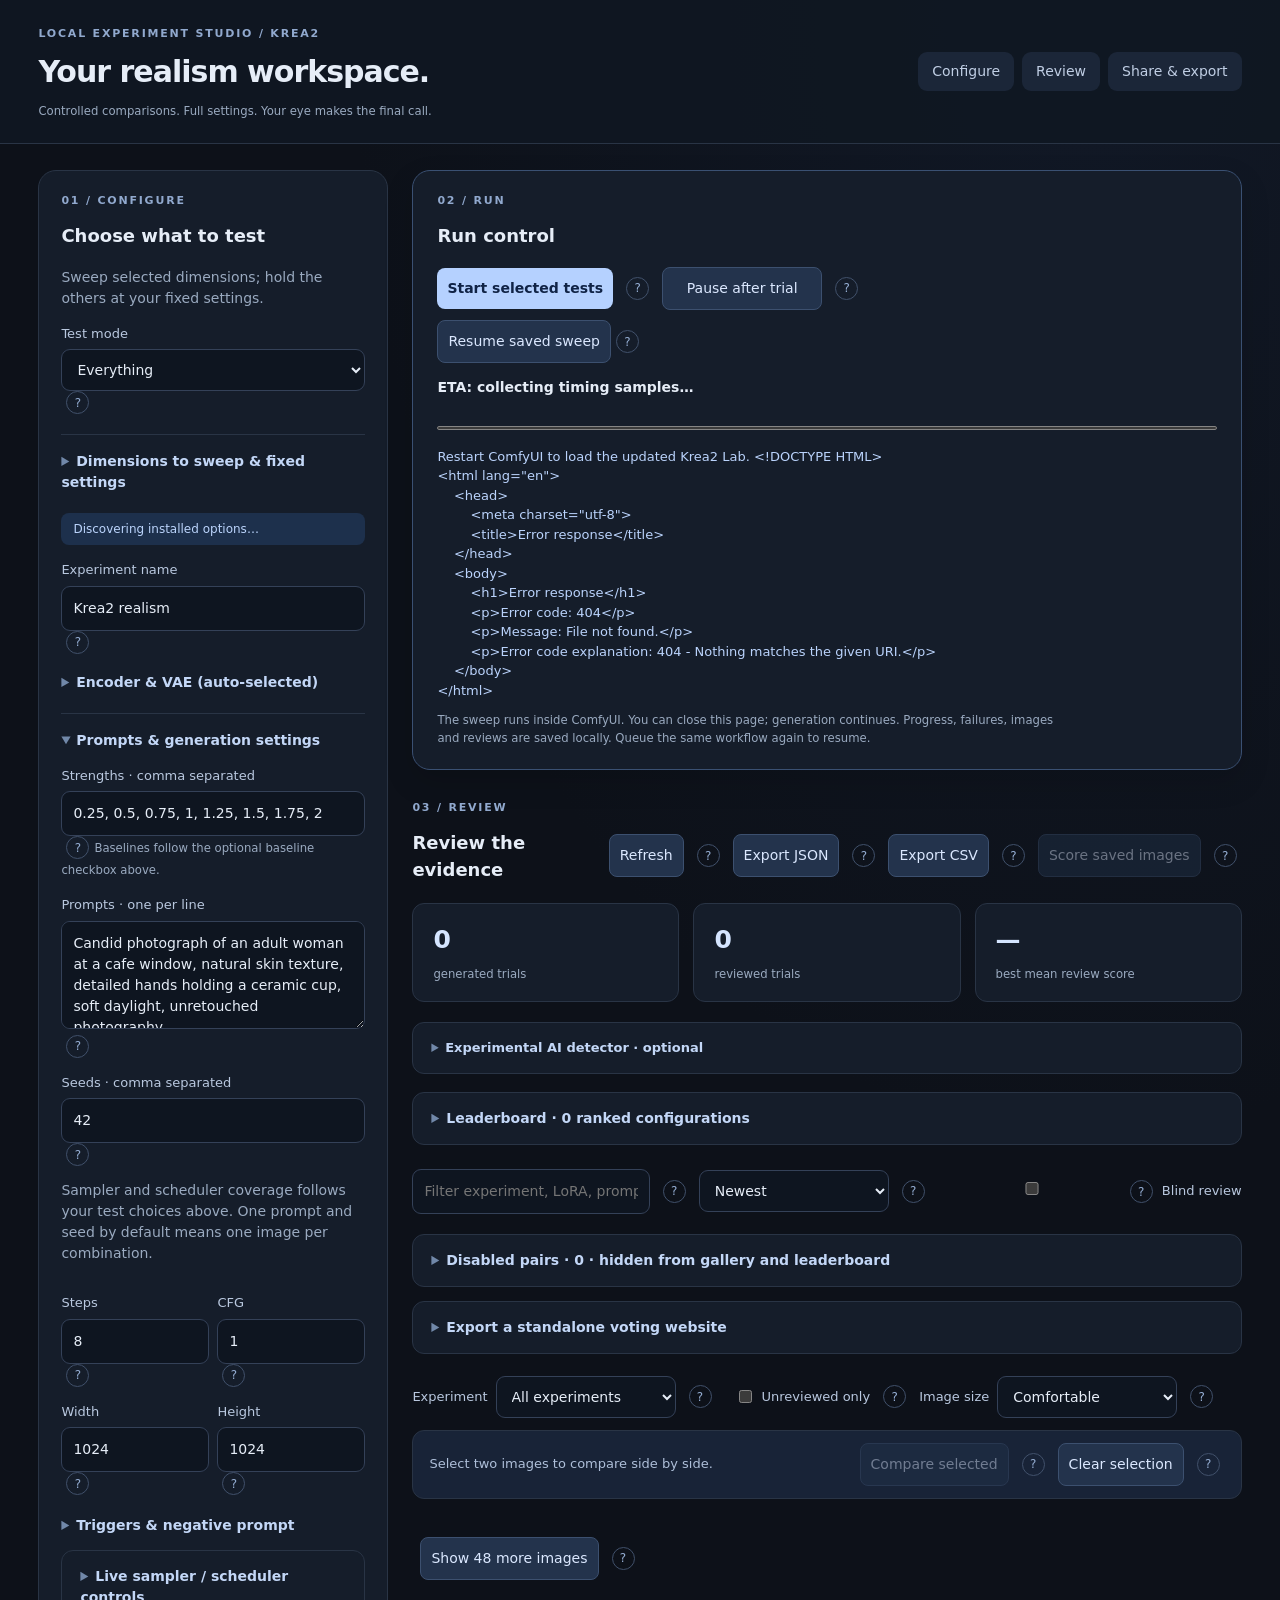
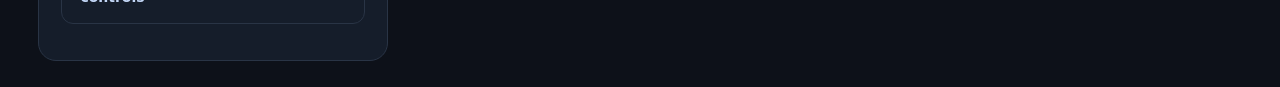
==== commit 8e3cc3a3: "Redesign review workspace with filters, pagination and image comparison" ====
--- a/comfyui_krea2_lab/web/index.html
+++ b/comfyui_krea2_lab/web/index.html
@@ -2,27 +2,29 @@
 <html lang="en"><head><meta charset="utf-8"><meta name="viewport" content="width=device-width,initial-scale=1"><title>Krea2 · Realism Lab</title>
 <style>
 :root{color-scheme:dark;font:14px system-ui;background:#101315;color:#e8ece8}*{box-sizing:border-box}body{margin:0}header{padding:30px 4vw;border-bottom:1px solid #303735;display:flex;justify-content:space-between;align-items:center}h1{font-size:29px;margin:6px 0;font-weight:550;letter-spacing:-1px}small,.muted{color:#9eaaa4}main{display:grid;grid-template-columns:340px 1fr;gap:28px;padding:28px 4vw}aside{background:#191e1d;border:1px solid #303735;border-radius:16px;padding:22px;align-self:start}h2{font-size:18px;margin:0 0 18px}label{display:block;margin:15px 0 6px;color:#b7c3bc}input,select,textarea,button{font:inherit;border:1px solid #3c4842;border-radius:8px;background:#111614;color:inherit;padding:10px;width:100%}textarea{min-height:90px;resize:vertical}select[multiple]{height:140px}button{cursor:pointer;width:auto;background:#27342d}button:hover{border-color:#bcf5a7}.primary{background:#c1f6a6;color:#142015;font-weight:650;border:0}.row{display:flex;gap:8px;align-items:center;flex-wrap:wrap}.row>*{flex:1}section{min-width:0}.toolbar{display:flex;gap:10px;align-items:center;flex-wrap:wrap;margin-bottom:20px}.toolbar input{width:220px}.toolbar select{width:150px}.badge{background:#25372b;color:#c1f6a6;padding:7px 12px;border-radius:20px;font-size:12px}.stats{display:grid;grid-template-columns:repeat(3,1fr);gap:14px;margin:20px 0}.stat{border:1px solid #303735;border-radius:12px;padding:18px}.stat strong{display:block;font-size:25px;margin-bottom:5px}.grid{display:grid;grid-template-columns:repeat(auto-fill,minmax(250px,1fr));gap:18px}.card{background:#191e1d;border:1px solid #303735;border-radius:14px;overflow:hidden}.card img{width:100%;aspect-ratio:1;object-fit:contain;background:#090c0a;cursor:zoom-in}.content{padding:16px}.content p{overflow-wrap:anywhere;line-height:1.5}.stars{display:flex;gap:5px}.stars button{flex:1;padding:8px}.stars .chosen{background:#c1f6a6;color:#142015}.content textarea{min-height:55px;margin:10px 0}#status{white-space:pre-wrap;overflow-wrap:anywhere;line-height:1.5;padding:14px 0;color:#c1f6a6}details{margin-top:18px}summary{cursor:pointer;color:#c1f6a6}table{width:100%;border-collapse:collapse;margin:16px 0 25px}td,th{text-align:left;padding:12px;border-bottom:1px solid #303735}dialog{width:95vw;max-width:1200px;background:#101315;border:1px solid #4b5e51;border-radius:14px}dialog img{width:100%;max-height:85vh;object-fit:contain}progress{width:100%;accent-color:#c1f6a6}a{color:#c1f6a6}.empty{padding:70px 20px;text-align:center;border:1px dashed #3c4842;border-radius:16px;color:#9eaaa4}@media(max-width:900px){main{grid-template-columns:1fr}.stats{gap:8px}header{padding:20px}}
-.leader-scroll{max-height:270px;overflow:auto}.leader-scroll td:first-child{max-width:440px;overflow-wrap:anywhere}.leader-scroll th{position:sticky;top:0;background:#191e1d}#disabledPairs{max-height:200px;overflow:auto;margin:12px 0}#disabledPairs .row{margin:8px 0}#disabledPairs span{overflow-wrap:anywhere}.pair-controls{padding:16px;border:1px solid #3c4842;border-radius:12px;margin-bottom:20px}.pair-controls label{margin-top:10px}.help-button{display:inline-flex;align-items:center;justify-content:center;width:23px;height:23px;padding:0;margin:0 5px;border-radius:50%;font-size:12px;vertical-align:middle}.help-button:focus-visible{outline:2px solid #c1f6a6}#helpDialog{max-width:580px}#helpText{line-height:1.7;white-space:pre-wrap}dialog::backdrop{background:#000b}</style></head><body>
-<header><div><small>LOCAL EXPERIMENT STUDIO / KREA2</small><h1>Find the realism sweet spot.</h1><small>Controlled comparisons. Full settings. Your eye makes the final call.</small></div><span class="badge">REALISM LAB</span></header>
-<main><aside><h2>Choose what to test</h2><p class="muted">Sweep selected dimensions; hold the others at your fixed settings.</p><label for="testMode">Test mode</label><select id="testMode"><option value="full">Everything</option><option value="loras">LoRAs + strengths only</option><option value="strengths">Strengths of one LoRA</option><option value="samplers">Samplers only</option><option value="schedulers">Schedulers only</option><option value="sampling">Samplers + schedulers</option><option value="models">Models only</option><option value="custom">Custom combination</option></select><button type="button" class="help-button" data-help="testMode" aria-label="Help: Test mode" aria-controls="helpDialog">?</button><details open><summary>Dimensions to sweep & fixed settings</summary><label><input id="testModels" type="checkbox" aria-label="Test every Krea2 model" checked style="width:auto"><button type="button" class="help-button" data-help="testModels" aria-label="Help: Test every Krea2 model" aria-controls="helpDialog">?</button> Test every Krea2 model</label><select id="fixedModel" aria-label="Fixed model"></select><button type="button" class="help-button" data-help="fixedModel" aria-label="Help: Fixed model" aria-controls="helpDialog">?</button><label><input id="testLoras" type="checkbox" aria-label="Test every Krea2 LoRA" checked style="width:auto"><button type="button" class="help-button" data-help="testLoras" aria-label="Help: Test every Krea2 LoRA" aria-controls="helpDialog">?</button> Test every Krea2 LoRA</label><select id="fixedLora" aria-label="Fixed LoRA"></select><button type="button" class="help-button" data-help="fixedLora" aria-label="Help: Fixed LoRA" aria-controls="helpDialog">?</button><label><input id="testStrengths" type="checkbox" aria-label="Test strength grid" checked style="width:auto"><button type="button" class="help-button" data-help="testStrengths" aria-label="Help: Test strength grid" aria-controls="helpDialog">?</button> Test strength grid below</label><input id="fixedStrength" type="number" value="0.75" step="0.05" aria-label="Fixed LoRA strength"><button type="button" class="help-button" data-help="fixedStrength" aria-label="Help: Fixed LoRA strength" aria-controls="helpDialog">?</button><label><input id="testSamplers" type="checkbox" aria-label="Test every sampler" checked style="width:auto"><button type="button" class="help-button" data-help="testSamplers" aria-label="Help: Test every sampler" aria-controls="helpDialog">?</button> Test every sampler</label><select id="fixedSampler" aria-label="Fixed sampler"></select><button type="button" class="help-button" data-help="fixedSampler" aria-label="Help: Fixed sampler" aria-controls="helpDialog">?</button><label><input id="testSchedulers" type="checkbox" aria-label="Test every scheduler" checked style="width:auto"><button type="button" class="help-button" data-help="testSchedulers" aria-label="Help: Test every scheduler" aria-controls="helpDialog">?</button> Test every scheduler</label><select id="fixedScheduler" aria-label="Fixed scheduler"></select><button type="button" class="help-button" data-help="fixedScheduler" aria-label="Help: Fixed scheduler" aria-controls="helpDialog">?</button><label><input id="includeBaseline" type="checkbox" aria-label="No-LoRA baseline" checked style="width:auto"><button type="button" class="help-button" data-help="includeBaseline" aria-label="Help: No-LoRA baseline" aria-controls="helpDialog">?</button> Include no-LoRA baseline</label><label><input id="testSteps" type="checkbox" aria-label="Test step grid" style="width:auto"><button type="button" class="help-button" data-help="testSteps" aria-label="Help: Test step grid" aria-controls="helpDialog">?</button> Test step grid</label><input id="stepGrid" value="8, 12, 16" aria-label="Step grid"><button type="button" class="help-button" data-help="stepGrid" aria-label="Help: Step grid" aria-controls="helpDialog">?</button><label><input id="testCfg" type="checkbox" aria-label="Test CFG grid" style="width:auto"><button type="button" class="help-button" data-help="testCfg" aria-label="Help: Test CFG grid" aria-controls="helpDialog">?</button> Test CFG grid</label><input id="cfgGrid" value="1, 1.5, 2" aria-label="CFG grid"><button type="button" class="help-button" data-help="cfgGrid" aria-label="Help: CFG grid" aria-controls="helpDialog">?</button></details><p id="discovered" class="badge">Discovering installed options…</p><label for="experiment">Experiment name</label><input id="experiment" value="Krea2 realism"><button type="button" class="help-button" data-help="experiment" aria-label="Help: Experiment name" aria-controls="helpDialog">?</button>
+.leader-scroll{max-height:270px;overflow:auto}.leader-scroll td:first-child{max-width:440px;overflow-wrap:anywhere}.leader-scroll th{position:sticky;top:0;background:#191e1d}#disabledPairs{max-height:200px;overflow:auto;margin:12px 0}#disabledPairs .row{margin:8px 0}#disabledPairs span{overflow-wrap:anywhere}.pair-controls{padding:16px;border:1px solid #3c4842;border-radius:12px;margin-bottom:20px}.pair-controls label{margin-top:10px}.help-button{display:inline-flex;align-items:center;justify-content:center;width:23px;height:23px;padding:0;margin:0 5px;border-radius:50%;font-size:12px;vertical-align:middle}.help-button:focus-visible{outline:2px solid #c1f6a6}#helpDialog{max-width:580px}#helpText{line-height:1.7;white-space:pre-wrap}dialog::backdrop{background:#000b}
+:root{font:14px/1.5 system-ui,sans-serif;background:#0d1119;color:#e6edf7;--line:#293445;--surface:#151d2a;scroll-behavior:smooth}body{background:radial-gradient(ellipse at 85% 0,#1c2b464d,transparent 48%),#0d1119}header{padding:22px 3vw;background:#101722ed;border-color:var(--line);gap:24px}header small:first-child,.section-label{font-size:11px;letter-spacing:1.8px;font-weight:700;color:#91a9ce}.section-label{margin-bottom:12px}h1{font-size:30px;letter-spacing:-1px;font-weight:650}header nav{display:flex;gap:8px;flex-wrap:wrap}header nav a{padding:9px 14px;text-decoration:none;border-radius:9px;color:#c0cee4;background:#1b2638}header nav a:hover{background:#283b58}main{grid-template-columns:350px minmax(0,1fr);padding:26px 3vw;gap:24px;max-width:1920px;margin:auto}aside,.run-panel,.pair-controls,.stat,.card{background:var(--surface);border-color:var(--line)}aside{padding:22px;border-radius:18px}.setup-group{border-top:1px solid var(--line);padding:16px 0 0;margin:20px 0}summary{color:#c3d7f7;font-weight:600}summary::marker{color:#7188a9}label{color:#b9c8df;font-size:13px}input,select,textarea{background:#0e1520;border-color:#344158;border-radius:9px;padding:11px;color:#e6edf7}input:focus,select:focus,textarea:focus{outline:2px solid #80adf7;outline-offset:2px}input:disabled,select:disabled{opacity:.45}button{background:#23334c;border-color:#3c506f;color:#dbe8ff;transition:background .15s}button:hover{background:#304869;border-color:#8fb6f4}button:disabled{cursor:default;opacity:.45}.primary{background:#b5d1ff;color:#102346}.primary:hover{background:#d1e2ff}.help-button{background:transparent;color:#94add2;border-color:#41516b;flex:none!important}small,.muted{color:#9aaac0}.badge{background:#1d304c;color:#bbd4fc;border-radius:8px;white-space:normal}.run-panel{padding:22px 24px;border:1px solid #3a5072;border-radius:18px;box-shadow:0 12px 30px #0002}.run-panel h2{margin-bottom:8px}.run-panel #estimate{font-size:18px;font-weight:600;margin:6px 0 18px}.run-panel>.row{justify-content:flex-start}.run-panel>.row>button:not(.help-button){flex:0 1 auto;min-width:160px}.run-panel progress{height:8px;accent-color:#9ec5ff;margin-top:12px}.run-panel #status{color:#bad3fc;padding:12px 0;font-size:13px}.run-panel>small{display:block;max-width:85ch}.review-label{margin-top:30px}.stats{margin:14px 0 20px}.stat{padding:17px 20px}.stat strong{font-variant-numeric:tabular-nums;color:#d5e5ff;font-weight:600}.toolbar{gap:8px}.toolbar select{width:190px}.toolbar input{flex:1;min-width:180px}.toolbar .help-button{min-width:23px}.pair-controls{margin-top:14px;margin-bottom:14px;padding:15px 18px}.detector-panel{font-size:13px}#leaderboard{padding:15px 18px;border:1px solid var(--line);border-radius:12px;background:var(--surface)}.leader-scroll th{background:var(--surface);white-space:nowrap}td,th{border-color:var(--line);font-size:12px}.review-filters{display:flex;flex-wrap:wrap;align-items:center;gap:8px;margin:22px 0 12px}.review-filters>label{margin:0}.review-filters select{width:180px}.review-filters .check-label{display:flex;align-items:center;gap:7px;margin-left:10px}.check-label input{width:auto}.compare-bar{display:flex;align-items:center;gap:8px;flex-wrap:wrap;padding:12px 16px;margin-bottom:18px;background:#182337;border:1px solid var(--line);border-radius:12px}.compare-bar span{flex:1;color:#aebfd9;font-size:13px;min-width:180px}.grid{grid-template-columns:repeat(auto-fill,minmax(275px,1fr));gap:18px}.grid.compact{grid-template-columns:repeat(auto-fill,minmax(210px,1fr));gap:12px}.grid.large{grid-template-columns:repeat(auto-fill,minmax(min(100%,440px),1fr))}.card{border-radius:14px}.card:hover{border-color:#4b6388}.card.selected-card{border-color:#a9c8ff;box-shadow:0 0 0 2px #a9c8ff40}.content{padding:18px}.content>strong{display:block;font-size:13px;overflow-wrap:anywhere}.content details{margin:12px 0}.content details p{font-size:13px}.content .stars{margin-top:8px}.stars button{background:#1c293d}.stars .chosen{background:#b5d1ff;color:#102346}.compare-choice{display:flex;align-items:center;margin:12px 0}.compare-choice>button:first-child{font-size:12px;padding:7px 10px}.content pre{max-height:280px;overflow:auto}dialog{color:#e6edf7;background:#121b29;border-color:#4c6387}#comparisonImages{display:grid;grid-template-columns:1fr 1fr;gap:16px}#comparisonImages figure{margin:0;min-width:0}#comparisonImages img{width:100%;max-height:72vh;object-fit:contain;background:#080d15}#comparisonImages figcaption{padding:12px;font-size:13px;overflow-wrap:anywhere}a{color:#b5d1ff}.skip-link{position:fixed;left:16px;top:-60px;z-index:10;padding:12px;background:#23334c}.skip-link:focus{top:12px}:focus-visible{outline:2px solid #a9c8ff;outline-offset:3px}#sharing,#setup,#review{scroll-margin-top:24px}@media(min-width:1600px){main{grid-template-columns:380px minmax(0,1fr)}}@media(max-width:1000px){main{grid-template-columns:300px minmax(0,1fr);gap:16px;padding:20px}.grid{grid-template-columns:repeat(auto-fill,minmax(230px,1fr))}aside{padding:18px}}@media(max-width:780px){header{align-items:flex-start;flex-direction:column;padding:22px}main{grid-template-columns:1fr;padding:16px}header nav{width:100%}header nav a{flex:1;text-align:center}h1{font-size:27px}.run-panel{padding:18px}.stats{gap:8px}.stat{padding:14px 10px}.stat strong{font-size:22px}#comparisonImages{grid-template-columns:1fr}.review-filters select{flex:1;min-width:130px}}@media(prefers-reduced-motion:reduce){:root{scroll-behavior:auto}button{transition:none}}
+</style></head><body>
+<a class="skip-link" href="#review">Skip to image review</a><header><div><small>LOCAL EXPERIMENT STUDIO / KREA2</small><h1>Your realism workspace.</h1><small>Controlled comparisons. Full settings. Your eye makes the final call.</small></div><nav aria-label="Workspace navigation"><a href="#setup">Configure</a><a href="#review">Review</a><a href="#sharing">Share & export</a></nav></header>
+<main><aside id="setup"><div class="section-label">01 / CONFIGURE</div><h2>Choose what to test</h2><p class="muted">Sweep selected dimensions; hold the others at your fixed settings.</p><label for="testMode">Test mode</label><select id="testMode"><option value="full">Everything</option><option value="loras">LoRAs + strengths only</option><option value="strengths">Strengths of one LoRA</option><option value="samplers">Samplers only</option><option value="schedulers">Schedulers only</option><option value="sampling">Samplers + schedulers</option><option value="models">Models only</option><option value="custom">Custom combination</option></select><button type="button" class="help-button" data-help="testMode" aria-label="Help: Test mode" aria-controls="helpDialog">?</button><details class="setup-group"><summary>Dimensions to sweep & fixed settings</summary><label><input id="testModels" type="checkbox" aria-label="Test every Krea2 model" checked style="width:auto"><button type="button" class="help-button" data-help="testModels" aria-label="Help: Test every Krea2 model" aria-controls="helpDialog">?</button> Test every Krea2 model</label><select id="fixedModel" aria-label="Fixed model"></select><button type="button" class="help-button" data-help="fixedModel" aria-label="Help: Fixed model" aria-controls="helpDialog">?</button><label><input id="testLoras" type="checkbox" aria-label="Test every Krea2 LoRA" checked style="width:auto"><button type="button" class="help-button" data-help="testLoras" aria-label="Help: Test every Krea2 LoRA" aria-controls="helpDialog">?</button> Test every Krea2 LoRA</label><select id="fixedLora" aria-label="Fixed LoRA"></select><button type="button" class="help-button" data-help="fixedLora" aria-label="Help: Fixed LoRA" aria-controls="helpDialog">?</button><label><input id="testStrengths" type="checkbox" aria-label="Test strength grid" checked style="width:auto"><button type="button" class="help-button" data-help="testStrengths" aria-label="Help: Test strength grid" aria-controls="helpDialog">?</button> Test strength grid below</label><input id="fixedStrength" type="number" value="0.75" step="0.05" aria-label="Fixed LoRA strength"><button type="button" class="help-button" data-help="fixedStrength" aria-label="Help: Fixed LoRA strength" aria-controls="helpDialog">?</button><label><input id="testSamplers" type="checkbox" aria-label="Test every sampler" checked style="width:auto"><button type="button" class="help-button" data-help="testSamplers" aria-label="Help: Test every sampler" aria-controls="helpDialog">?</button> Test every sampler</label><select id="fixedSampler" aria-label="Fixed sampler"></select><button type="button" class="help-button" data-help="fixedSampler" aria-label="Help: Fixed sampler" aria-controls="helpDialog">?</button><label><input id="testSchedulers" type="checkbox" aria-label="Test every scheduler" checked style="width:auto"><button type="button" class="help-button" data-help="testSchedulers" aria-label="Help: Test every scheduler" aria-controls="helpDialog">?</button> Test every scheduler</label><select id="fixedScheduler" aria-label="Fixed scheduler"></select><button type="button" class="help-button" data-help="fixedScheduler" aria-label="Help: Fixed scheduler" aria-controls="helpDialog">?</button><label><input id="includeBaseline" type="checkbox" aria-label="No-LoRA baseline" checked style="width:auto"><button type="button" class="help-button" data-help="includeBaseline" aria-label="Help: No-LoRA baseline" aria-controls="helpDialog">?</button> Include no-LoRA baseline</label><label><input id="testSteps" type="checkbox" aria-label="Test step grid" style="width:auto"><button type="button" class="help-button" data-help="testSteps" aria-label="Help: Test step grid" aria-controls="helpDialog">?</button> Test step grid</label><input id="stepGrid" value="8, 12, 16" aria-label="Step grid"><button type="button" class="help-button" data-help="stepGrid" aria-label="Help: Step grid" aria-controls="helpDialog">?</button><label><input id="testCfg" type="checkbox" aria-label="Test CFG grid" style="width:auto"><button type="button" class="help-button" data-help="testCfg" aria-label="Help: Test CFG grid" aria-controls="helpDialog">?</button> Test CFG grid</label><input id="cfgGrid" value="1, 1.5, 2" aria-label="CFG grid"><button type="button" class="help-button" data-help="cfgGrid" aria-label="Help: CFG grid" aria-controls="helpDialog">?</button></details><p id="discovered" class="badge">Discovering installed options…</p><label for="experiment">Experiment name</label><input id="experiment" value="Krea2 realism"><button type="button" class="help-button" data-help="experiment" aria-label="Help: Experiment name" aria-controls="helpDialog">?</button>
 <details><summary>Encoder & VAE (auto-selected)</summary><label for="encoder">Text encoder</label><select id="encoder"></select><button type="button" class="help-button" data-help="encoder" aria-label="Help: Text encoder" aria-controls="helpDialog">?</button><label for="vae">VAE</label><select id="vae"></select><button type="button" class="help-button" data-help="vae" aria-label="Help: VAE" aria-controls="helpDialog">?</button></details>
-<label for="strengths">Strengths · comma separated</label><input id="strengths" value="0.25, 0.5, 0.75, 1, 1.25, 1.5, 1.75, 2"><button type="button" class="help-button" data-help="strengths" aria-label="Help: Strengths" aria-controls="helpDialog">?</button><small>Baselines follow the optional baseline checkbox above.</small>
+<details open class="setup-group"><summary>Prompts & generation settings</summary><label for="strengths">Strengths · comma separated</label><input id="strengths" value="0.25, 0.5, 0.75, 1, 1.25, 1.5, 1.75, 2"><button type="button" class="help-button" data-help="strengths" aria-label="Help: Strengths" aria-controls="helpDialog">?</button><small>Baselines follow the optional baseline checkbox above.</small>
 <label for="prompts">Prompts · one per line</label><textarea id="prompts" rows="4">Candid photograph of an adult woman at a cafe window, natural skin texture, detailed hands holding a ceramic cup, soft daylight, unretouched photography.</textarea><button type="button" class="help-button" data-help="prompts" aria-label="Help: Prompts" aria-controls="helpDialog">?</button>
 <label for="seeds">Seeds · comma separated</label><input id="seeds" value="42"><button type="button" class="help-button" data-help="seeds" aria-label="Help: Seeds" aria-controls="helpDialog">?</button><p class="muted">Sampler and scheduler coverage follows your test choices above. One prompt and seed by default means one image per combination.</p>
 <div class="row"><div><label for="steps">Steps</label><input id="steps" value="8" type="number" min="1"><button type="button" class="help-button" data-help="steps" aria-label="Help: Steps" aria-controls="helpDialog">?</button></div><div><label for="cfg">CFG</label><input id="cfg" value="1" type="number" step="0.1" min="0"><button type="button" class="help-button" data-help="cfg" aria-label="Help: CFG" aria-controls="helpDialog">?</button></div></div>
 <div class="row"><div><label for="width">Width</label><input id="width" value="1024" type="number" step="8" min="64"><button type="button" class="help-button" data-help="width" aria-label="Help: Image width" aria-controls="helpDialog">?</button></div><div><label for="height">Height</label><input id="height" value="1024" type="number" step="8" min="64"><button type="button" class="help-button" data-help="height" aria-label="Help: Image height" aria-controls="helpDialog">?</button></div></div>
-<details><summary>Triggers & negative prompt</summary><label for="triggers">Trigger map · JSON using exact LoRA filenames</label><textarea id="triggers" placeholder='{"krea2\\example.safetensors":"trigger words"}'>{}</textarea><button type="button" class="help-button" data-help="triggers" aria-label="Help: LoRA trigger map" aria-controls="helpDialog">?</button><label for="negative">Negative prompt</label><textarea id="negative"></textarea><button type="button" class="help-button" data-help="negative" aria-label="Help: Negative prompt" aria-controls="helpDialog">?</button></details>
-<details class="pair-controls"><summary>Live sampler / scheduler controls</summary><p class="muted">Disable a pair across all models, LoRAs and strengths. Takes effect before the next matching trial. The current image finishes normally.</p><label for="pairSampler">Sampler</label><select id="pairSampler"></select><button type="button" class="help-button" data-help="pairSampler" aria-label="Help: Sampler for exclusion" aria-controls="helpDialog">?</button><label for="pairScheduler">Scheduler</label><select id="pairScheduler"></select><button type="button" class="help-button" data-help="pairScheduler" aria-label="Help: Scheduler for exclusion" aria-controls="helpDialog">?</button><button id="disablePair" style="margin-top:10px">Disable this pair</button><button type="button" class="help-button" data-help="disablePair" aria-label="Help: Disable this pair" aria-controls="helpDialog">?</button><button id="disableCurrent" style="margin-top:10px">Disable currently running pair</button><button type="button" class="help-button" data-help="disableCurrent" aria-label="Help: Disable currently running pair" aria-controls="helpDialog">?</button><p id="pairMessage" role="status"></p><small>Manage or import/export exclusions in the separate Disabled pairs section beside the gallery.</small><small>Changes persist across resumes. Re-enabling permits future occurrences; combinations already skipped stay skipped.</small></details><p id="estimate"></p><div class="row"><button class="primary" id="start">Start selected tests</button><button type="button" class="help-button" data-help="start" aria-label="Help: Start selected tests" aria-controls="helpDialog">?</button><button id="pause">Pause after trial</button><button type="button" class="help-button" data-help="pause" aria-label="Help: Pause after trial" aria-controls="helpDialog">?</button></div><button id="resume" style="margin-top:10px">Resume saved sweep</button><button type="button" class="help-button" data-help="resume" aria-label="Help: Resume saved sweep" aria-controls="helpDialog">?</button><p><strong id="eta">ETA: collecting timing samples…</strong><br><small id="finish"></small></p><progress id="progress" value="0" max="1"></progress><div id="status" role="status">Loading installed options…</div><small>The sweep runs inside ComfyUI. You can close this page; generation continues. Progress, failures, images and reviews are saved locally. Queue the same workflow again to resume.</small></aside>
-<section><div class="toolbar"><h2 style="margin:0;flex:1">Review the evidence</h2><button id="refresh">Refresh</button><button type="button" class="help-button" data-help="refresh" aria-label="Help: Refresh results" aria-controls="helpDialog">?</button><button id="export">Export JSON</button><button type="button" class="help-button" data-help="export" aria-label="Help: Export JSON" aria-controls="helpDialog">?</button><button id="csv">Export CSV</button><button type="button" class="help-button" data-help="csv" aria-label="Help: Export CSV" aria-controls="helpDialog">?</button><button id="score" disabled>Score saved images</button><button type="button" class="help-button" data-help="score" aria-label="Help: Score saved images" aria-controls="helpDialog">?</button></div><div class="stats"><div class="stat"><strong id="count">0</strong><small>generated trials</small></div><div class="stat"><strong id="rated">0</strong><small>reviewed trials</small></div><div class="stat"><strong id="best">—</strong><small>best mean review score</small></div></div>
-<label><input id="enableDetector" type="checkbox" aria-label="Experimental AI detector" style="width:auto"><button type="button" class="help-button" data-help="enableDetector" aria-label="Help: Experimental AI detector" aria-controls="helpDialog">?</button> Enable experimental AI detector (unreliable for realism)</label><p id="detectorStatus" class="muted">Local detector: checking…</p><p class="muted">Detector scores are heuristic classifier outputs, not proof of authenticity or human judgments of realism. All these images are generated.</p><details id="leaderboard"><summary>Leaderboard · <span id="leaderCount">0</span> ranked configurations</summary><div class="leader-scroll"><table><thead><tr><th>Configuration</th><th>Review mean</th><th id="detectorHeading" hidden>Experimental classifier mean</th><th>Rated / total</th></tr></thead><tbody id="leaders"></tbody></table></div><small>Rankings reflect reviewed images only. Compare equal prompt/seed coverage before choosing a winner.</small></details>
-<div class="toolbar" style="margin-top:24px"><input id="search" placeholder="Filter experiment, LoRA, prompt…" aria-label="Filter trials"><button type="button" class="help-button" data-help="search" aria-label="Help: Filter results" aria-controls="helpDialog">?</button><select id="sort" aria-label="Sort"><option value="new">Newest</option><option value="score">Highest score</option><option value="unrated">Unreviewed first</option><option id="detectorSort" value="real" hidden disabled>Experimental classifier score</option></select><button type="button" class="help-button" data-help="sort" aria-label="Help: Sort results" aria-controls="helpDialog">?</button><label style="margin:0"><input id="blind" type="checkbox" aria-label="Blind review" style="width:auto"><button type="button" class="help-button" data-help="blind" aria-label="Help: Blind review" aria-controls="helpDialog">?</button> Blind review</label></div><details id="disabledSection" class="pair-controls"><summary>Disabled pairs · <span id="disabledCount">0</span> · hidden from gallery and leaderboard</summary><p class="muted">Images and reviews are kept. Re-enable a pair to show its results again.</p><div class="toolbar"><button id="exportPairs">Export incompatible pairs</button><button type="button" class="help-button" data-help="exportPairs" aria-label="Help: Export incompatible pairs" aria-controls="helpDialog">?</button><select id="importMode" aria-label="Import mode"><option value="merge">Merge with current list</option><option value="replace">Replace current list</option></select><button type="button" class="help-button" data-help="importMode" aria-label="Help: Incompatible-pair import mode" aria-controls="helpDialog">?</button><button id="importPairs">Import incompatible pairs</button><button type="button" class="help-button" data-help="importPairs" aria-label="Help: Import incompatible pairs" aria-controls="helpDialog">?</button><input id="pairsFile" type="file" accept=".json,application/json" hidden></div><p id="importMessage" role="status"></p><div id="disabledPairs"></div></details><details class="pair-controls"><summary>Export a standalone voting website</summary><p class="muted">Download one run as PHP, HTML, JavaScript, CSS, images and SQLite. Upload it to PHP hosting; ComfyUI is not needed on that server.</p><label for="exportRun">Run to export</label><select id="exportRun"></select><button type="button" class="help-button" data-help="exportRun" aria-label="Help: Run to export" aria-controls="helpDialog">?</button><label><input id="votingIncludeDisabled" type="checkbox" aria-label="Include disabled images" style="width:auto"><button type="button" class="help-button" data-help="votingIncludeDisabled" aria-label="Help: Include disabled images" aria-controls="helpDialog">?</button> Include disabled-pair images</label><label><input id="votingIncludeReviews" type="checkbox" aria-label="Include local reviews and notes" style="width:auto"><button type="button" class="help-button" data-help="votingIncludeReviews" aria-label="Help: Include local reviews and notes" aria-controls="helpDialog">?</button> Include my local reviews and notes</label><button id="votingExport">Build voting website ZIP</button><button type="button" class="help-button" data-help="votingExport" aria-label="Help: Build voting website ZIP" aria-controls="helpDialog">?</button><p id="exportMessage" role="status"></p><small>Snapshot of saved images only. Public votes start empty. HOSTING.md contains deployment instructions and the private admin key. Keep private/ outside your host's web root.</small></details><div id="gallery" class="grid"></div></section></main>
-<dialog id="helpDialog"><h2 id="helpTitle">Option help</h2><p id="helpText"></p><button id="closeHelp" type="button">Close</button></dialog><dialog id="zoom"><button onclick="this.parentElement.close()">Close</button><img alt="Full resolution trial"></dialog>
+</details><details><summary>Triggers & negative prompt</summary><label for="triggers">Trigger map · JSON using exact LoRA filenames</label><textarea id="triggers" placeholder='{"krea2\\example.safetensors":"trigger words"}'>{}</textarea><button type="button" class="help-button" data-help="triggers" aria-label="Help: LoRA trigger map" aria-controls="helpDialog">?</button><label for="negative">Negative prompt</label><textarea id="negative"></textarea><button type="button" class="help-button" data-help="negative" aria-label="Help: Negative prompt" aria-controls="helpDialog">?</button></details>
+<details class="pair-controls"><summary>Live sampler / scheduler controls</summary><p class="muted">Disable a pair across all models, LoRAs and strengths. Takes effect before the next matching trial. The current image finishes normally.</p><label for="pairSampler">Sampler</label><select id="pairSampler"></select><button type="button" class="help-button" data-help="pairSampler" aria-label="Help: Sampler for exclusion" aria-controls="helpDialog">?</button><label for="pairScheduler">Scheduler</label><select id="pairScheduler"></select><button type="button" class="help-button" data-help="pairScheduler" aria-label="Help: Scheduler for exclusion" aria-controls="helpDialog">?</button><button id="disablePair" style="margin-top:10px">Disable this pair</button><button type="button" class="help-button" data-help="disablePair" aria-label="Help: Disable this pair" aria-controls="helpDialog">?</button><button id="disableCurrent" style="margin-top:10px">Disable currently running pair</button><button type="button" class="help-button" data-help="disableCurrent" aria-label="Help: Disable currently running pair" aria-controls="helpDialog">?</button><p id="pairMessage" role="status"></p><small>Manage or import/export exclusions in the separate Disabled pairs section beside the gallery.</small><small>Changes persist across resumes. Re-enabling permits future occurrences; combinations already skipped stay skipped.</small></details></aside>
+<section id="review"><div class="run-panel"><div class="section-label">02 / RUN</div><h2>Run control</h2><p id="estimate"></p><div class="row"><button class="primary" id="start">Start selected tests</button><button type="button" class="help-button" data-help="start" aria-label="Help: Start selected tests" aria-controls="helpDialog">?</button><button id="pause">Pause after trial</button><button type="button" class="help-button" data-help="pause" aria-label="Help: Pause after trial" aria-controls="helpDialog">?</button></div><button id="resume" style="margin-top:10px">Resume saved sweep</button><button type="button" class="help-button" data-help="resume" aria-label="Help: Resume saved sweep" aria-controls="helpDialog">?</button><p><strong id="eta">ETA: collecting timing samples…</strong><br><small id="finish"></small></p><progress id="progress" value="0" max="1"></progress><div id="status" role="status">Loading installed options…</div><small>The sweep runs inside ComfyUI. You can close this page; generation continues. Progress, failures, images and reviews are saved locally. Queue the same workflow again to resume.</small></div><div class="section-label review-label">03 / REVIEW</div><div class="toolbar"><h2 style="margin:0;flex:1">Review the evidence</h2><button id="refresh">Refresh</button><button type="button" class="help-button" data-help="refresh" aria-label="Help: Refresh results" aria-controls="helpDialog">?</button><button id="export">Export JSON</button><button type="button" class="help-button" data-help="export" aria-label="Help: Export JSON" aria-controls="helpDialog">?</button><button id="csv">Export CSV</button><button type="button" class="help-button" data-help="csv" aria-label="Help: Export CSV" aria-controls="helpDialog">?</button><button id="score" disabled>Score saved images</button><button type="button" class="help-button" data-help="score" aria-label="Help: Score saved images" aria-controls="helpDialog">?</button></div><div class="stats"><div class="stat"><strong id="count">0</strong><small>generated trials</small></div><div class="stat"><strong id="rated">0</strong><small>reviewed trials</small></div><div class="stat"><strong id="best">—</strong><small>best mean review score</small></div></div>
+<details class="pair-controls detector-panel"><summary>Experimental AI detector · optional</summary><label><input id="enableDetector" type="checkbox" aria-label="Experimental AI detector" style="width:auto"><button type="button" class="help-button" data-help="enableDetector" aria-label="Help: Experimental AI detector" aria-controls="helpDialog">?</button> Enable experimental AI detector (unreliable for realism)</label><p id="detectorStatus" class="muted">Local detector: checking…</p><p class="muted">Detector scores are heuristic classifier outputs, not proof of authenticity or human judgments of realism. All these images are generated.</p></details><details id="leaderboard"><summary>Leaderboard · <span id="leaderCount">0</span> ranked configurations</summary><div class="leader-scroll"><table><thead><tr><th>Configuration</th><th>Review mean</th><th>Mean generation time</th><th id="detectorHeading" hidden>Experimental classifier mean</th><th>Rated / total</th></tr></thead><tbody id="leaders"></tbody></table></div><small>Rankings reflect reviewed images only. Compare equal prompt/seed coverage before choosing a winner.</small></details>
+<div class="toolbar" style="margin-top:24px"><input id="search" placeholder="Filter experiment, LoRA, prompt…" aria-label="Filter trials"><button type="button" class="help-button" data-help="search" aria-label="Help: Filter results" aria-controls="helpDialog">?</button><select id="sort" aria-label="Sort"><option value="new">Newest</option><option value="score">Highest score</option><option value="fast">Fastest generation</option><option value="slow">Slowest generation</option><option value="unrated">Unreviewed first</option><option id="detectorSort" value="real" hidden disabled>Experimental classifier score</option></select><button type="button" class="help-button" data-help="sort" aria-label="Help: Sort results" aria-controls="helpDialog">?</button><label style="margin:0"><input id="blind" type="checkbox" aria-label="Blind review" style="width:auto"><button type="button" class="help-button" data-help="blind" aria-label="Help: Blind review" aria-controls="helpDialog">?</button> Blind review</label></div><details id="disabledSection" class="pair-controls"><summary>Disabled pairs · <span id="disabledCount">0</span> · hidden from gallery and leaderboard</summary><p class="muted">Images and reviews are kept. Re-enable a pair to show its results again.</p><div class="toolbar"><button id="exportPairs">Export incompatible pairs</button><button type="button" class="help-button" data-help="exportPairs" aria-label="Help: Export incompatible pairs" aria-controls="helpDialog">?</button><select id="importMode" aria-label="Import mode"><option value="merge">Merge with current list</option><option value="replace">Replace current list</option></select><button type="button" class="help-button" data-help="importMode" aria-label="Help: Incompatible-pair import mode" aria-controls="helpDialog">?</button><button id="importPairs">Import incompatible pairs</button><button type="button" class="help-button" data-help="importPairs" aria-label="Help: Import incompatible pairs" aria-controls="helpDialog">?</button><input id="pairsFile" type="file" accept=".json,application/json" hidden></div><p id="importMessage" role="status"></p><div id="disabledPairs"></div></details><details id="sharing" class="pair-controls"><summary>Export a standalone voting website</summary><p class="muted">Download one run as PHP, HTML, JavaScript, CSS, images and SQLite. Upload it to PHP hosting; ComfyUI is not needed on that server.</p><label for="exportRun">Run to export</label><select id="exportRun"></select><button type="button" class="help-button" data-help="exportRun" aria-label="Help: Run to export" aria-controls="helpDialog">?</button><label><input id="votingIncludeDisabled" type="checkbox" aria-label="Include disabled images" style="width:auto"><button type="button" class="help-button" data-help="votingIncludeDisabled" aria-label="Help: Include disabled images" aria-controls="helpDialog">?</button> Include disabled-pair images</label><label><input id="votingIncludeReviews" type="checkbox" aria-label="Include local reviews and notes" style="width:auto"><button type="button" class="help-button" data-help="votingIncludeReviews" aria-label="Help: Include local reviews and notes" aria-controls="helpDialog">?</button> Include my local reviews and notes</label><button id="votingExport">Build voting website ZIP</button><button type="button" class="help-button" data-help="votingExport" aria-label="Help: Build voting website ZIP" aria-controls="helpDialog">?</button><p id="exportMessage" role="status"></p><small>Snapshot of saved images only. Public votes start empty. HOSTING.md contains deployment instructions and the private admin key. Keep private/ outside your host's web root.</small></details><div class="review-filters"><label for="experimentFilter">Experiment</label><select id="experimentFilter"><option value="">All experiments</option></select><button type="button" class="help-button" data-help="experimentFilter" aria-label="Help: experiment filter">?</button><label class="check-label"><input id="onlyUnrated" type="checkbox"> Unreviewed only</label><button type="button" class="help-button" data-help="onlyUnrated" aria-label="Help: unreviewed filter">?</button><label for="gallerySize">Image size</label><select id="gallerySize"><option value="comfortable">Comfortable</option><option value="compact">Compact</option><option value="large">Large</option></select><button type="button" class="help-button" data-help="gallerySize" aria-label="Help: image size">?</button></div><div class="compare-bar"><span id="compareStatus" role="status">Select two images to compare side by side.</span><button id="compareOpen" disabled>Compare selected</button><button type="button" class="help-button" data-help="compareOpen" aria-label="Help: image comparison">?</button><button id="compareClear">Clear selection</button><button type="button" class="help-button" data-help="compareClear" aria-label="Help: clear comparison">?</button></div><div id="gallery" class="grid"></div><div class="toolbar" style="margin-top:20px"><p id="galleryCoverage" class="muted"></p><button id="loadMore">Show 48 more images</button><button type="button" class="help-button" data-help="loadMore" aria-label="Help: load more images">?</button></div></section></main>
+<dialog id="comparison"><div class="toolbar"><h2>Side-by-side comparison</h2><button id="compareClose">Close</button><button type="button" class="help-button" data-help="compareClose" aria-label="Help: close comparison">?</button></div><div id="comparisonImages"></div></dialog><dialog id="helpDialog"><h2 id="helpTitle">Option help</h2><p id="helpText"></p><button id="closeHelp" type="button">Close</button></dialog><dialog id="zoom"><button onclick="this.parentElement.close()">Close</button><img alt="Full resolution trial"></dialog>
 <script src="/krea2-lab/help.js" defer></script>
 <script>
-const $=id=>document.getElementById(id);let catalog, trials=[], running=false, paused=false, exclusions=[], currentPair=null, detectorEnabled=false;
+const $=id=>document.getElementById(id);let catalog, trials=[], running=false, paused=false, exclusions=[], currentPair=null, detectorEnabled=false;let galleryLimit=48;const comparisonIds=new Set(),noteDrafts=new Map();
 const esc=s=>String(s??'').replace(/[&<>"']/g,c=>({'&':'&amp;','<':'&lt;','>':'&gt;','"':'&quot;',"'":'&#39;'}[c]));
 async function api(url,data){const r=await fetch(url,data===undefined?{}:{method:'POST',headers:{'Content-Type':'application/json'},body:JSON.stringify(data)});if(!r.ok)throw Error((await r.text()).slice(0,1200));return r.json()}
-function options(id,values,defaults=[]){$(id).innerHTML=values.map(v=>`<option value="${esc(v)}" ${defaults.includes(v)?'selected':''}>${esc(v)}</option>`).join('')}
+function options(id,values,defaults=[]){$(id).innerHTML=values.map(v=>`<option value="${esc(v)}" ${defaults.includes(v)?'selected':''}>${esc(id==='experimentFilter'&&!v?'All experiments':v)}</option>`).join('')}
 function pairDisabled(sampler,scheduler){return exclusions.some(([a,b])=>a===sampler&&b===scheduler)}
 function renderActiveSchedulers(){if(!catalog)return;const sampler=$('pairSampler').value,previous=$('pairScheduler').value,active=catalog.schedulers.filter(scheduler=>!pairDisabled(sampler,scheduler));options('pairScheduler',active,[active.includes(previous)?previous:active[0]]);$('disablePair').disabled=!active.length}
 function renderPairs(){ $('disabledCount').textContent=exclusions.length;$('disabledPairs').innerHTML=exclusions.length?exclusions.map(([sampler,scheduler])=>`<div class="row"><span>${esc(sampler)} / ${esc(scheduler)}${catalog&&(!catalog.samplers.includes(sampler)||!catalog.schedulers.includes(scheduler))?' (not currently installed)':''}</span><button data-enable-pair="${esc(JSON.stringify([sampler,scheduler]))}">Re-enable</button><button type="button" class="help-button" data-help="reEnablePair" aria-label="Help: re-enable pair">?</button></div>`).join(''):'<small>No disabled pairs.</small>';renderActiveSchedulers(); }
@@ -50,10 +52,18 @@
 async function loadRuns(){const runs=await api('/krea2-lab/runs');if(!Array.isArray(runs))return;const previous=$('exportRun').value;$('exportRun').innerHTML=runs.map(run=>`<option value="${run.id}" ${run.id===previous?'selected':''}>${esc(run.experiment)} · ${run.status} · ${run.generated} generated · ${run.id.slice(0,8)}</option>`).join('')}
 $('votingExport').onclick=async()=>{if(!$('exportRun').value){$('exportMessage').textContent='Choose a run with saved images first.';return}$('votingExport').disabled=true;$('exportMessage').textContent='Building snapshot and packaging saved images. Large runs can take a while…';try{const data=await api('/krea2-lab/voting-export',{run_id:$('exportRun').value,include_disabled:$('votingIncludeDisabled').checked,include_reviews:$('votingIncludeReviews').checked});const link=document.createElement('a');link.href=data.url;link.download='';link.click();$('exportMessage').textContent='Export ready. Extract the ZIP and follow HOSTING.md to host the voting site.'}catch(error){$('exportMessage').textContent='Export failed: '+error.message}finally{$('votingExport').disabled=false}};
 async function refresh(){await loadRuns().catch(()=>{$('exportMessage').textContent='Restart ComfyUI to load voting exports.'});await loadPairs().catch(()=>{$('pairMessage').textContent='Restart ComfyUI once to load live pair controls.'});await updateDetector().catch(()=>{applyDetectorSetting(false);$('detectorStatus').textContent='Detector disabled. Restart ComfyUI to load the optional enable control.'});trials=await api('/krea2-lab/trials');render()}
-function render(){const q=$('search').value.toLowerCase(),visible=trials.filter(t=>!pairDisabled(t.settings.sampler,t.settings.scheduler)&&JSON.stringify(t.settings).toLowerCase().includes(q));$('count').textContent=visible.length;$('rated').textContent=visible.filter(t=>t.review.score).length;const groups=new Map();for(const t of visible){const s=t.settings,key=[s.lora,s.strength,s.sampler,s.scheduler,s.steps,s.cfg,s.experiment,s.graph?.['1']?.inputs?.unet_name,s.graph?.['2']?.inputs?.clip_name,s.graph?.['3']?.inputs?.vae_name,JSON.stringify(s.latent_shape)].join(' · ');if(!groups.has(key))groups.set(key,{key,scores:[],detectorScores:[],total:0});const g=groups.get(key);g.total++;if(t.review.score)g.scores.push(t.review.score);if(Number.isFinite(t.detector?.real))g.detectorScores.push(t.detector.real)}const ranked=[...groups.values()].map(g=>({...g,realMean:g.detectorScores.length?g.detectorScores.reduce((a,b)=>a+b,0)/g.detectorScores.length:null,mean:g.scores.length?g.scores.reduce((a,b)=>a+b,0)/g.scores.length:0})).sort((a,b)=>detectorEnabled&&$('sort').value==='real'?(b.realMean??-1)-(a.realMean??-1):b.mean-a.mean);$('best').textContent=ranked[0]?.mean.toFixed(2)||'—';$('leaderCount').textContent=ranked.length;$('leaders').innerHTML=ranked.slice(0,20).map(g=>`<tr><td>${$('blind').checked?'Hidden during blind review':esc(g.key)}</td><td>${g.mean?g.mean.toFixed(2):'—'}</td>${detectorEnabled?`<td>${$('blind').checked?'Hidden':g.realMean==null?'—':(g.realMean*100).toFixed(1)+'% ('+g.detectorScores.length+')'}</td>`:''}<td>${g.scores.length} / ${g.total}</td></tr>`).join('');visible.reverse();if(detectorEnabled&&$('sort').value==='real')visible.sort((a,b)=>(b.detector?.real??-1)-(a.detector?.real??-1));if($('sort').value==='score')visible.sort((a,b)=>(b.review.score||0)-(a.review.score||0));if($('sort').value==='unrated')visible.sort((a,b)=>!!a.review.score-!!b.review.score);$('gallery').innerHTML=visible.length?visible.map(t=>{const s=t.settings;return `<article class="card" data-id="${t.id}"><img loading="lazy" src="${esc(imageUrl(t.images[0]))}" alt="Generated realism trial"><div class="content"><strong>${$('blind').checked?'Trial '+t.id.slice(0,8):esc(s.graph?.['1']?.inputs?.unet_name+' / '+s.lora)}</strong><p class="muted">${$('blind').checked?'Settings hidden':esc(`${s.strength} strength · ${s.sampler} / ${s.scheduler} · seed ${s.seed} · ${t.seconds}s`)}</p><details><summary>Prompt & settings</summary><p>${esc(s.prompt)}</p>${$('blind').checked?'':`<pre style="white-space:pre-wrap">${esc(JSON.stringify({...s,graph:undefined},null,2))}</pre>`}</details>${!detectorEnabled||$('blind').checked?'':`<p class="badge">${Number.isFinite(t.detector?.real)?'Experimental classifier: human class '+(t.detector.real*100).toFixed(1)+'% · AI class '+(t.detector.ai*100).toFixed(1)+'% (not realism)':t.detector?.error?'Detector error: '+esc(t.detector.error):'Detector: waiting for local scoring'}</p>`}${$('blind').checked?'':`<button data-block-pair>Disable ${esc(s.sampler)} / ${esc(s.scheduler)}</button>`}<label>Realism · 1 low → 5 high <button type="button" class="help-button" data-help="reviewScore" aria-label="Help: realism rating">?</button></label><div class="stars">${[1,2,3,4,5].map(n=>`<button data-score="${n}" class="${t.review.score===n?'chosen':''}" aria-label="Score ${n}">${n}</button>`).join('')}</div><textarea aria-label="Review notes" placeholder="Skin, hands, materials, lighting…">${esc(t.review.notes||'')}</textarea><button type="button" class="help-button" data-help="reviewNotes" aria-label="Help: review notes">?</button><button data-save>Save notes</button><button type="button" class="help-button" data-help="reviewSave" aria-label="Help: save notes">?</button> <small class="saved"></small></div></article>`}).join(''):'<div class="empty">Your comparison gallery starts here.<br><br>Start the automatic full sweep, then score realism from 1 to 5.</div>'}
-$('gallery').onclick=async e=>{const card=e.target.closest('.card');if(!card)return;if(e.target.tagName==='IMG'){$('zoom').querySelector('img').src=e.target.src;$('zoom').showModal();return}if(e.target.matches('[data-block-pair]')){const t=trials.find(t=>t.id===card.dataset.id);await togglePair(t.settings.sampler,t.settings.scheduler,true);return}if(e.target.matches('[data-score],[data-save]')){const t=trials.find(t=>t.id===card.dataset.id),score=+(e.target.dataset.score||t.review.score);if(!score){card.querySelector('.saved').textContent='Choose a score first';return}try{await api('/krea2-lab/review/'+t.id,{score,notes:card.querySelector('textarea').value});await refresh()}catch(err){$('status').textContent=err.message}}};
+function speedCompare(a,b,mode){const valid=x=>Number.isFinite(x)&&x>0;return valid(a)&&valid(b)?(mode==='slow'?b-a:a-b):valid(a)?-1:valid(b)?1:0}
+function render(){const selected=$('experimentFilter').value;options('experimentFilter',['',...new Set(trials.map(t=>t.settings.experiment).filter(Boolean))],[selected]);if(!selected)$('experimentFilter').value='';const q=$('search').value.toLowerCase(),visible=trials.filter(t=>!pairDisabled(t.settings.sampler,t.settings.scheduler)&&(!selected||t.settings.experiment===selected)&&(!$('onlyUnrated').checked||!t.review.score)&&JSON.stringify(t.settings).toLowerCase().includes(q));$('count').textContent=visible.length;$('rated').textContent=visible.filter(t=>t.review.score).length;const groups=new Map();for(const t of visible){const s=t.settings,key=[s.lora,s.strength,s.sampler,s.scheduler,s.steps,s.cfg,s.experiment,s.graph?.['1']?.inputs?.unet_name,s.graph?.['2']?.inputs?.clip_name,s.graph?.['3']?.inputs?.vae_name,JSON.stringify(s.latent_shape)].join(' · ');if(!groups.has(key))groups.set(key,{key,scores:[],detectorScores:[],times:[],total:0});const g=groups.get(key);g.total++;if(Number.isFinite(t.seconds)&&t.seconds>0)g.times.push(t.seconds);if(t.review.score)g.scores.push(t.review.score);if(Number.isFinite(t.detector?.real))g.detectorScores.push(t.detector.real)}const ranked=[...groups.values()].map(g=>({...g,seconds:g.times.length?g.times.reduce((a,b)=>a+b,0)/g.times.length:null,realMean:g.detectorScores.length?g.detectorScores.reduce((a,b)=>a+b,0)/g.detectorScores.length:null,mean:g.scores.length?g.scores.reduce((a,b)=>a+b,0)/g.scores.length:0})).sort((a,b)=>['fast','slow'].includes($('sort').value)?speedCompare(a.seconds,b.seconds,$('sort').value):detectorEnabled&&$('sort').value==='real'?(b.realMean??-1)-(a.realMean??-1):b.mean-a.mean);$('best').textContent=ranked[0]?.mean.toFixed(2)||'—';$('leaderCount').textContent=ranked.length;$('leaders').innerHTML=ranked.slice(0,20).map(g=>`<tr><td>${$('blind').checked?'Hidden during blind review':esc(g.key)}</td><td>${g.mean?g.mean.toFixed(2):'—'}</td><td>${g.seconds==null?'—':g.seconds.toFixed(2)+' s ('+g.times.length+')'}</td>${detectorEnabled?`<td>${$('blind').checked?'Hidden':g.realMean==null?'—':(g.realMean*100).toFixed(1)+'% ('+g.detectorScores.length+')'}</td>`:''}<td>${g.scores.length} / ${g.total}</td></tr>`).join('');visible.reverse();if(['fast','slow'].includes($('sort').value))visible.sort((a,b)=>speedCompare(a.seconds,b.seconds,$('sort').value));if(detectorEnabled&&$('sort').value==='real')visible.sort((a,b)=>(b.detector?.real??-1)-(a.detector?.real??-1));if($('sort').value==='score')visible.sort((a,b)=>(b.review.score||0)-(a.review.score||0));if($('sort').value==='unrated')visible.sort((a,b)=>!!a.review.score-!!b.review.score);$('galleryCoverage').textContent='Showing '+Math.min(galleryLimit,visible.length)+' of '+visible.length+' matching images';$('loadMore').hidden=visible.length<=galleryLimit;$('gallery').innerHTML=visible.length?visible.slice(0,galleryLimit).map(t=>{const s=t.settings;return `<article class="card ${comparisonIds.has(t.id)?'selected-card':''}" data-id="${t.id}"><img loading="lazy" src="${esc(imageUrl(t.images[0]))}" alt="Generated realism trial"><div class="content"><strong>${$('blind').checked?'Trial '+t.id.slice(0,8):esc(s.graph?.['1']?.inputs?.unet_name+' / '+s.lora)}</strong><p class="muted">${$('blind').checked?'Settings hidden':esc(`${s.strength} strength · ${s.sampler} / ${s.scheduler} · seed ${s.seed} · ${t.seconds}s`)}</p><details><summary>Prompt & settings</summary><p>${esc(s.prompt)}</p>${$('blind').checked?'':`<pre style="white-space:pre-wrap">${esc(JSON.stringify({...s,graph:undefined},null,2))}</pre>`}</details>${!detectorEnabled||$('blind').checked?'':`<p class="badge">${Number.isFinite(t.detector?.real)?'Experimental classifier: human class '+(t.detector.real*100).toFixed(1)+'% · AI class '+(t.detector.ai*100).toFixed(1)+'% (not realism)':t.detector?.error?'Detector error: '+esc(t.detector.error):'Detector: waiting for local scoring'}</p>`}${$('blind').checked?'':`<button data-block-pair>Disable ${esc(s.sampler)} / ${esc(s.scheduler)}</button>`}<div class="compare-choice"><button data-compare aria-pressed="${comparisonIds.has(t.id)}">${comparisonIds.has(t.id)?'Selected for comparison':'Compare image'}</button><button type="button" class="help-button" data-help="compareOpen" aria-label="Help: image comparison">?</button></div><label>Realism · 1 low → 5 high <button type="button" class="help-button" data-help="reviewScore" aria-label="Help: realism rating">?</button></label><div class="stars">${[1,2,3,4,5].map(n=>`<button data-score="${n}" class="${t.review.score===n?'chosen':''}" aria-label="Score ${n}">${n}</button>`).join('')}</div><textarea aria-label="Review notes" placeholder="Skin, hands, materials, lighting…">${esc(noteDrafts.get(t.id)??t.review.notes??'')}</textarea><button type="button" class="help-button" data-help="reviewNotes" aria-label="Help: review notes">?</button><button data-save>Save notes</button><button type="button" class="help-button" data-help="reviewSave" aria-label="Help: save notes">?</button> <small class="saved"></small></div></article>`}).join(''):'<div class="empty">No matching images yet.<br><br>Clear your filters to see more results, or start selected tests to generate images.</div>'}
+$('gallery').onclick=async e=>{const card=e.target.closest('.card');if(!card)return;if(e.target.matches('[data-compare]')){toggleComparison(card.dataset.id);return}if(e.target.tagName==='IMG'){$('zoom').querySelector('img').src=e.target.src;$('zoom').showModal();return}if(e.target.matches('[data-block-pair]')){const t=trials.find(t=>t.id===card.dataset.id);await togglePair(t.settings.sampler,t.settings.scheduler,true);return}if(e.target.matches('[data-score],[data-save]')){const t=trials.find(t=>t.id===card.dataset.id),score=+(e.target.dataset.score||t.review.score);if(!score){card.querySelector('.saved').textContent='Choose a score first';return}try{await api('/krea2-lab/review/'+t.id,{score,notes:card.querySelector('textarea').value});noteDrafts.delete(t.id);await refresh()}catch(err){$('status').textContent=err.message}}};
 function download(name,data,type){const a=document.createElement('a'),url=URL.createObjectURL(new Blob([data],{type}));a.href=url;a.download=name;a.click();setTimeout(()=>URL.revokeObjectURL(url),1000)}
-$('export').onclick=()=>download('krea2-lab.json',JSON.stringify({trials,plan:JSON.parse(localStorage.getItem('krea2-lab-plan')||'null')},null,2),'application/json');$('csv').onclick=()=>{const keys=['id','model','lora','strength','sampler','scheduler','seed','prompt','score','real_like','ai_like','notes'];const rows=trials.map(t=>({...t.settings,...t.review,id:t.id,model:t.settings.graph?.['1']?.inputs?.unet_name,real_like:t.detector?.real,ai_like:t.detector?.ai}));download('krea2-lab.csv',[keys,...rows.map(r=>keys.map(k=>r[k]??''))].map(r=>r.map(v=>'"'+String(v).replaceAll('"','""')+'"').join(',')).join('\r\n'),'text/csv')};
-$('testMode').onchange=applyTestMode;for(const name of ['Models','Loras','Strengths','Samplers','Schedulers','Steps','Cfg'])$('test'+name).onchange=()=>{$('testMode').value='custom';updateTestControls()};$('enableDetector').onchange=async()=>{const enabled=$('enableDetector').checked;try{await api('/krea2-lab/detector-settings',{enabled});applyDetectorSetting(enabled);await refresh()}catch(e){applyDetectorSetting(detectorEnabled);$('detectorStatus').textContent='Unable to change detector setting. Restart ComfyUI to load this update. '+e.message}};$('pairSampler').onchange=renderActiveSchedulers;$('exportPairs').onclick=()=>download('krea2-incompatible-pairs.json',JSON.stringify({format:'krea2-lab-incompatible-pairs',version:1,disabled:exclusions},null,2),'application/json');$('importPairs').onclick=()=>$('pairsFile').click();$('pairsFile').onchange=async()=>{const file=$('pairsFile').files[0];if(!file)return;try{if(file.size>2000000)throw Error('JSON file must be under 2 MB');const count=await importPairList(JSON.parse(await file.text()),$('importMode').value||'merge');$('importMessage').textContent=`Imported. ${count} disabled pairs; results hidden from active lists.`}catch(e){$('importMessage').textContent='Import failed: '+e.message}finally{$('pairsFile').value=''}};$('disablePair').onclick=()=>togglePair($('pairSampler').value,$('pairScheduler').value,true);$('disableCurrent').onclick=()=>{if(currentPair)togglePair(...currentPair,true);else $('pairMessage').textContent='No current pair available yet.'};$('disabledPairs').onclick=e=>{if(e.target.dataset.enablePair){const [sampler,scheduler]=JSON.parse(e.target.dataset.enablePair);togglePair(sampler,scheduler,false)}};for(const id of ['search','sort','blind'])$(id).oninput=render;document.querySelector('aside').addEventListener('input',estimate);$('score').onclick=async()=>{try{await api('/krea2-lab/score',{});await updateDetector()}catch(e){$('detectorStatus').textContent=e.message}};$('refresh').onclick=()=>Promise.all([refresh(),updateSweep()]).catch(e=>$('status').textContent=e.message);
+function toggleComparison(id){if(comparisonIds.has(id))comparisonIds.delete(id);else if(comparisonIds.size<2)comparisonIds.add(id);else{$('compareStatus').textContent='Two selected. Clear or deselect an image to choose another.';return}updateComparison();render()}
+function updateComparison(){$('compareOpen').disabled=comparisonIds.size!==2;$('compareStatus').textContent=comparisonIds.size+' / 2 images selected';}
+$('compareOpen').onclick=()=>{const items=[...comparisonIds].map(id=>trials.find(t=>t.id===id)).filter(Boolean);if(items.length!==2)return;$('comparisonImages').innerHTML=items.map((t,i)=>`<figure><img src="${esc(imageUrl(t.images[0]))}" alt="Comparison image ${i+1}"><figcaption>${$('blind').checked?'Image '+(i+1):esc(t.settings.lora+' · '+t.settings.sampler+' / '+t.settings.scheduler+' · strength '+t.settings.strength+' · '+t.seconds+' s')}</figcaption></figure>`).join('');$('comparison').showModal()};
+$('compareClose').onclick=()=>$('comparison').close();$('compareClear').onclick=()=>{comparisonIds.clear();updateComparison();render()};
+$('gallerySize').onchange=()=>{$('gallery').className='grid '+$('gallerySize').value;localStorage.setItem('krea2-gallery-size',$('gallerySize').value)};
+const savedSize=localStorage.getItem('krea2-gallery-size');if(['comfortable','compact','large'].includes(savedSize)){$('gallerySize').value=savedSize;$('gallery').className='grid '+savedSize}
+$('gallery').oninput=e=>{if(e.target.tagName==='TEXTAREA')noteDrafts.set(e.target.closest('.card').dataset.id,e.target.value)};
+$('export').onclick=()=>download('krea2-lab.json',JSON.stringify({trials,plan:JSON.parse(localStorage.getItem('krea2-lab-plan')||'null')},null,2),'application/json');$('csv').onclick=()=>{const keys=['id','model','lora','strength','sampler','scheduler','seed','prompt','seconds','score','real_like','ai_like','notes'];const rows=trials.map(t=>({...t.settings,...t.review,id:t.id,seconds:t.seconds,model:t.settings.graph?.['1']?.inputs?.unet_name,real_like:t.detector?.real,ai_like:t.detector?.ai}));download('krea2-lab.csv',[keys,...rows.map(r=>keys.map(k=>r[k]??''))].map(r=>r.map(v=>'"'+String(v).replaceAll('"','""')+'"').join(',')).join('\r\n'),'text/csv')};
+$('testMode').onchange=applyTestMode;for(const name of ['Models','Loras','Strengths','Samplers','Schedulers','Steps','Cfg'])$('test'+name).onchange=()=>{$('testMode').value='custom';updateTestControls()};$('enableDetector').onchange=async()=>{const enabled=$('enableDetector').checked;try{await api('/krea2-lab/detector-settings',{enabled});applyDetectorSetting(enabled);await refresh()}catch(e){applyDetectorSetting(detectorEnabled);$('detectorStatus').textContent='Unable to change detector setting. Restart ComfyUI to load this update. '+e.message}};$('pairSampler').onchange=renderActiveSchedulers;$('exportPairs').onclick=()=>download('krea2-incompatible-pairs.json',JSON.stringify({format:'krea2-lab-incompatible-pairs',version:1,disabled:exclusions},null,2),'application/json');$('importPairs').onclick=()=>$('pairsFile').click();$('pairsFile').onchange=async()=>{const file=$('pairsFile').files[0];if(!file)return;try{if(file.size>2000000)throw Error('JSON file must be under 2 MB');const count=await importPairList(JSON.parse(await file.text()),$('importMode').value||'merge');$('importMessage').textContent=`Imported. ${count} disabled pairs; results hidden from active lists.`}catch(e){$('importMessage').textContent='Import failed: '+e.message}finally{$('pairsFile').value=''}};$('disablePair').onclick=()=>togglePair($('pairSampler').value,$('pairScheduler').value,true);$('disableCurrent').onclick=()=>{if(currentPair)togglePair(...currentPair,true);else $('pairMessage').textContent='No current pair available yet.'};$('disabledPairs').onclick=e=>{if(e.target.dataset.enablePair){const [sampler,scheduler]=JSON.parse(e.target.dataset.enablePair);togglePair(sampler,scheduler,false)}};for(const id of ['search','sort','blind','experimentFilter','onlyUnrated'])$(id).oninput=()=>{galleryLimit=48;render()};$('loadMore').onclick=()=>{galleryLimit+=48;render()};document.querySelector('aside').addEventListener('input',estimate);$('score').onclick=async()=>{try{await api('/krea2-lab/score',{});await updateDetector()}catch(e){$('detectorStatus').textContent=e.message}};$('refresh').onclick=()=>Promise.all([refresh(),updateSweep()]).catch(e=>$('status').textContent=e.message);
 (async()=>{try{catalog=await api('/krea2-lab/catalog');options('fixedModel',catalog.krea_models,[catalog.krea_models[0]]);options('fixedLora',['NONE',...catalog.krea_loras],['NONE']);options('fixedSampler',catalog.samplers,[catalog.samplers.includes('res_2m_ode')?'res_2m_ode':catalog.samplers[0]]);options('fixedScheduler',catalog.schedulers,[catalog.schedulers.includes('bong_tangent')?'bong_tangent':catalog.schedulers[0]]);updateTestControls();options('pairSampler',catalog.samplers,[catalog.samplers[0]]);options('pairScheduler',catalog.schedulers,[catalog.schedulers[0]]);options('encoder',catalog.encoders,['qwen3vl_4b_fp8_scaled.safetensors']);options('vae',catalog.vaes,['qwen_image_vae.safetensors']);$('discovered').textContent=`${catalog.krea_models.length} Krea2 models · ${catalog.krea_loras.length} LoRAs · ${catalog.samplers.length} samplers · ${catalog.schedulers.length} schedulers`;$('discovered').title=[...catalog.krea_models,...catalog.krea_loras].join('\n');await refresh();estimate();$('status').textContent='Ready. Choose a test mode and start. Everything remains the default.';await updateSweep();setInterval(()=>{if(!running)Promise.all([refresh(),updateSweep()]).catch(()=>{})},10000)}catch(e){$('status').textContent='Restart ComfyUI to load the updated Krea2 Lab. '+e.message}})();
 </script></body></html>
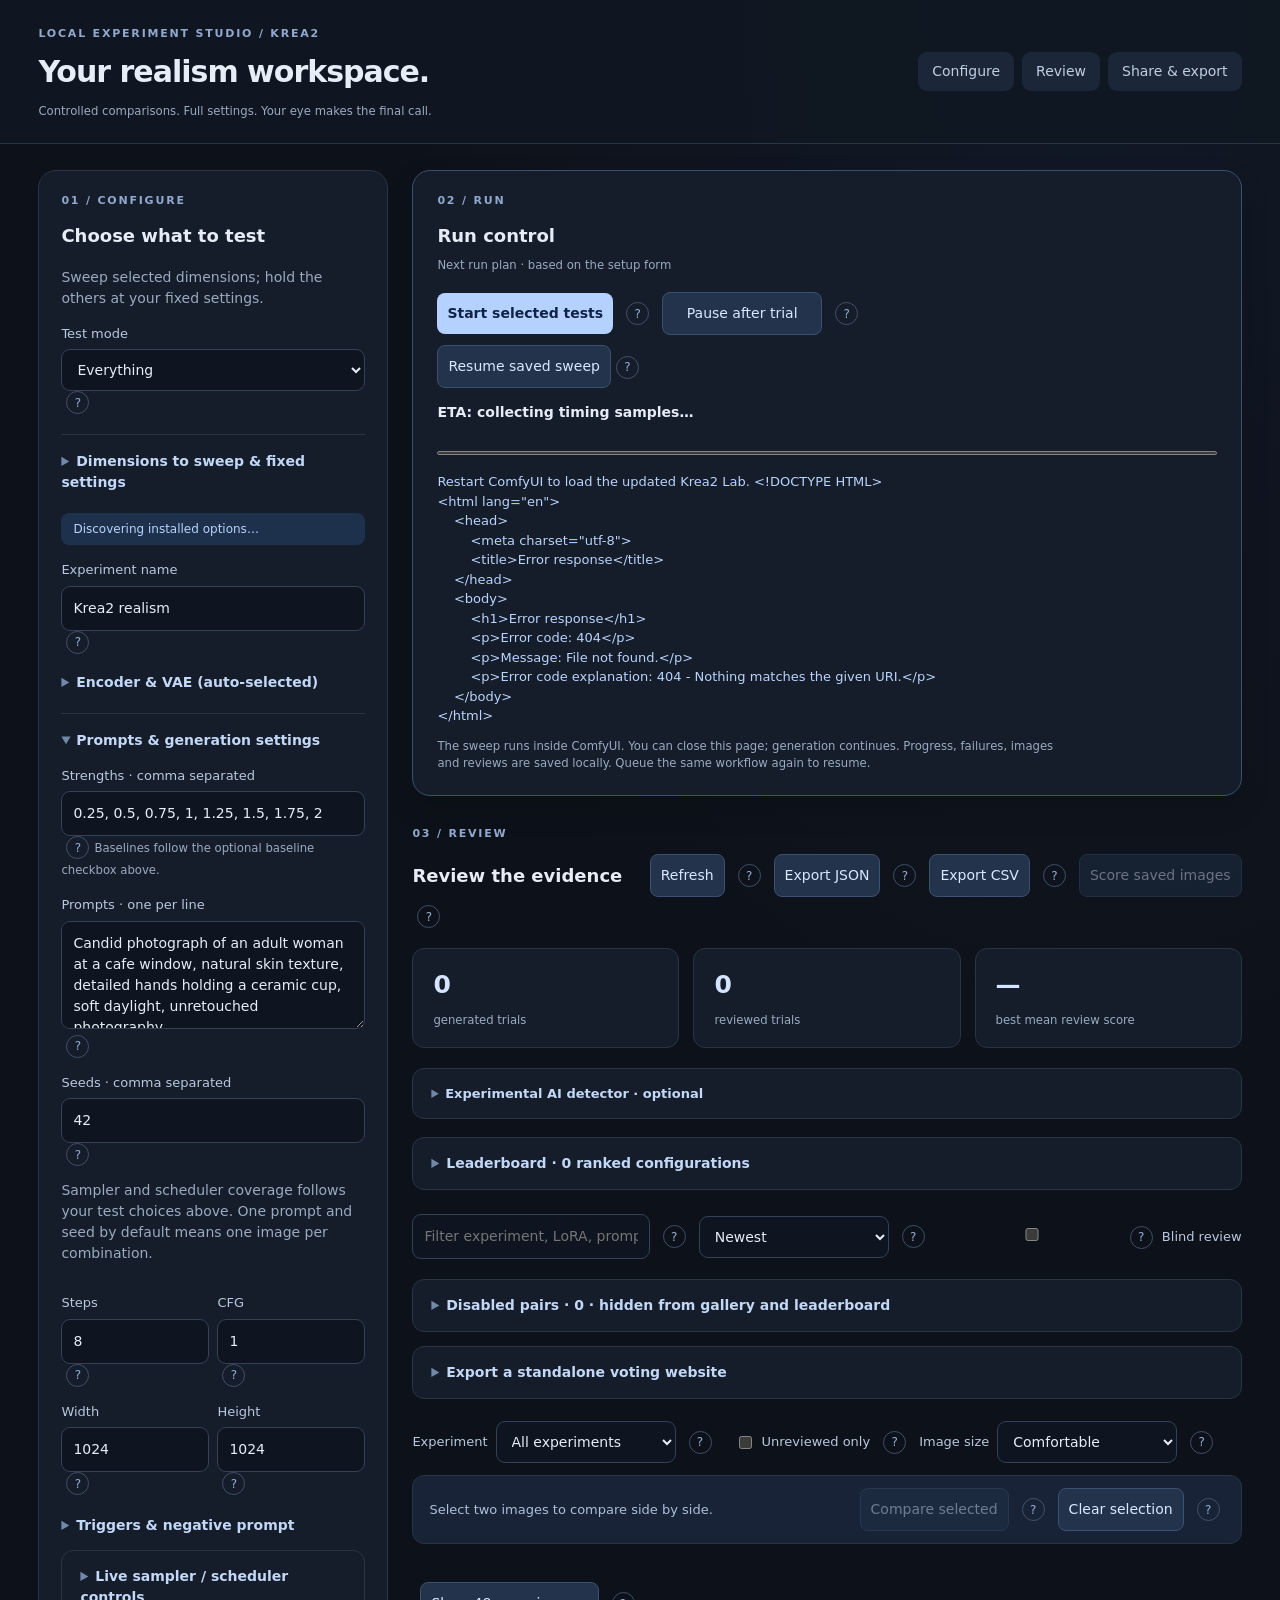
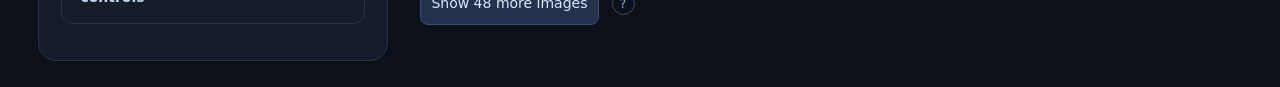
==== commit 0f587267: "Clarify next-run estimate and improve narrow toolbar layout" ====
--- a/comfyui_krea2_lab/web/index.html
+++ b/comfyui_krea2_lab/web/index.html
@@ -4,6 +4,7 @@
 :root{color-scheme:dark;font:14px system-ui;background:#101315;color:#e8ece8}*{box-sizing:border-box}body{margin:0}header{padding:30px 4vw;border-bottom:1px solid #303735;display:flex;justify-content:space-between;align-items:center}h1{font-size:29px;margin:6px 0;font-weight:550;letter-spacing:-1px}small,.muted{color:#9eaaa4}main{display:grid;grid-template-columns:340px 1fr;gap:28px;padding:28px 4vw}aside{background:#191e1d;border:1px solid #303735;border-radius:16px;padding:22px;align-self:start}h2{font-size:18px;margin:0 0 18px}label{display:block;margin:15px 0 6px;color:#b7c3bc}input,select,textarea,button{font:inherit;border:1px solid #3c4842;border-radius:8px;background:#111614;color:inherit;padding:10px;width:100%}textarea{min-height:90px;resize:vertical}select[multiple]{height:140px}button{cursor:pointer;width:auto;background:#27342d}button:hover{border-color:#bcf5a7}.primary{background:#c1f6a6;color:#142015;font-weight:650;border:0}.row{display:flex;gap:8px;align-items:center;flex-wrap:wrap}.row>*{flex:1}section{min-width:0}.toolbar{display:flex;gap:10px;align-items:center;flex-wrap:wrap;margin-bottom:20px}.toolbar input{width:220px}.toolbar select{width:150px}.badge{background:#25372b;color:#c1f6a6;padding:7px 12px;border-radius:20px;font-size:12px}.stats{display:grid;grid-template-columns:repeat(3,1fr);gap:14px;margin:20px 0}.stat{border:1px solid #303735;border-radius:12px;padding:18px}.stat strong{display:block;font-size:25px;margin-bottom:5px}.grid{display:grid;grid-template-columns:repeat(auto-fill,minmax(250px,1fr));gap:18px}.card{background:#191e1d;border:1px solid #303735;border-radius:14px;overflow:hidden}.card img{width:100%;aspect-ratio:1;object-fit:contain;background:#090c0a;cursor:zoom-in}.content{padding:16px}.content p{overflow-wrap:anywhere;line-height:1.5}.stars{display:flex;gap:5px}.stars button{flex:1;padding:8px}.stars .chosen{background:#c1f6a6;color:#142015}.content textarea{min-height:55px;margin:10px 0}#status{white-space:pre-wrap;overflow-wrap:anywhere;line-height:1.5;padding:14px 0;color:#c1f6a6}details{margin-top:18px}summary{cursor:pointer;color:#c1f6a6}table{width:100%;border-collapse:collapse;margin:16px 0 25px}td,th{text-align:left;padding:12px;border-bottom:1px solid #303735}dialog{width:95vw;max-width:1200px;background:#101315;border:1px solid #4b5e51;border-radius:14px}dialog img{width:100%;max-height:85vh;object-fit:contain}progress{width:100%;accent-color:#c1f6a6}a{color:#c1f6a6}.empty{padding:70px 20px;text-align:center;border:1px dashed #3c4842;border-radius:16px;color:#9eaaa4}@media(max-width:900px){main{grid-template-columns:1fr}.stats{gap:8px}header{padding:20px}}
 .leader-scroll{max-height:270px;overflow:auto}.leader-scroll td:first-child{max-width:440px;overflow-wrap:anywhere}.leader-scroll th{position:sticky;top:0;background:#191e1d}#disabledPairs{max-height:200px;overflow:auto;margin:12px 0}#disabledPairs .row{margin:8px 0}#disabledPairs span{overflow-wrap:anywhere}.pair-controls{padding:16px;border:1px solid #3c4842;border-radius:12px;margin-bottom:20px}.pair-controls label{margin-top:10px}.help-button{display:inline-flex;align-items:center;justify-content:center;width:23px;height:23px;padding:0;margin:0 5px;border-radius:50%;font-size:12px;vertical-align:middle}.help-button:focus-visible{outline:2px solid #c1f6a6}#helpDialog{max-width:580px}#helpText{line-height:1.7;white-space:pre-wrap}dialog::backdrop{background:#000b}
 :root{font:14px/1.5 system-ui,sans-serif;background:#0d1119;color:#e6edf7;--line:#293445;--surface:#151d2a;scroll-behavior:smooth}body{background:radial-gradient(ellipse at 85% 0,#1c2b464d,transparent 48%),#0d1119}header{padding:22px 3vw;background:#101722ed;border-color:var(--line);gap:24px}header small:first-child,.section-label{font-size:11px;letter-spacing:1.8px;font-weight:700;color:#91a9ce}.section-label{margin-bottom:12px}h1{font-size:30px;letter-spacing:-1px;font-weight:650}header nav{display:flex;gap:8px;flex-wrap:wrap}header nav a{padding:9px 14px;text-decoration:none;border-radius:9px;color:#c0cee4;background:#1b2638}header nav a:hover{background:#283b58}main{grid-template-columns:350px minmax(0,1fr);padding:26px 3vw;gap:24px;max-width:1920px;margin:auto}aside,.run-panel,.pair-controls,.stat,.card{background:var(--surface);border-color:var(--line)}aside{padding:22px;border-radius:18px}.setup-group{border-top:1px solid var(--line);padding:16px 0 0;margin:20px 0}summary{color:#c3d7f7;font-weight:600}summary::marker{color:#7188a9}label{color:#b9c8df;font-size:13px}input,select,textarea{background:#0e1520;border-color:#344158;border-radius:9px;padding:11px;color:#e6edf7}input:focus,select:focus,textarea:focus{outline:2px solid #80adf7;outline-offset:2px}input:disabled,select:disabled{opacity:.45}button{background:#23334c;border-color:#3c506f;color:#dbe8ff;transition:background .15s}button:hover{background:#304869;border-color:#8fb6f4}button:disabled{cursor:default;opacity:.45}.primary{background:#b5d1ff;color:#102346}.primary:hover{background:#d1e2ff}.help-button{background:transparent;color:#94add2;border-color:#41516b;flex:none!important}small,.muted{color:#9aaac0}.badge{background:#1d304c;color:#bbd4fc;border-radius:8px;white-space:normal}.run-panel{padding:22px 24px;border:1px solid #3a5072;border-radius:18px;box-shadow:0 12px 30px #0002}.run-panel h2{margin-bottom:8px}.run-panel #estimate{font-size:18px;font-weight:600;margin:6px 0 18px}.run-panel>.row{justify-content:flex-start}.run-panel>.row>button:not(.help-button){flex:0 1 auto;min-width:160px}.run-panel progress{height:8px;accent-color:#9ec5ff;margin-top:12px}.run-panel #status{color:#bad3fc;padding:12px 0;font-size:13px}.run-panel>small{display:block;max-width:85ch}.review-label{margin-top:30px}.stats{margin:14px 0 20px}.stat{padding:17px 20px}.stat strong{font-variant-numeric:tabular-nums;color:#d5e5ff;font-weight:600}.toolbar{gap:8px}.toolbar select{width:190px}.toolbar input{flex:1;min-width:180px}.toolbar .help-button{min-width:23px}.pair-controls{margin-top:14px;margin-bottom:14px;padding:15px 18px}.detector-panel{font-size:13px}#leaderboard{padding:15px 18px;border:1px solid var(--line);border-radius:12px;background:var(--surface)}.leader-scroll th{background:var(--surface);white-space:nowrap}td,th{border-color:var(--line);font-size:12px}.review-filters{display:flex;flex-wrap:wrap;align-items:center;gap:8px;margin:22px 0 12px}.review-filters>label{margin:0}.review-filters select{width:180px}.review-filters .check-label{display:flex;align-items:center;gap:7px;margin-left:10px}.check-label input{width:auto}.compare-bar{display:flex;align-items:center;gap:8px;flex-wrap:wrap;padding:12px 16px;margin-bottom:18px;background:#182337;border:1px solid var(--line);border-radius:12px}.compare-bar span{flex:1;color:#aebfd9;font-size:13px;min-width:180px}.grid{grid-template-columns:repeat(auto-fill,minmax(275px,1fr));gap:18px}.grid.compact{grid-template-columns:repeat(auto-fill,minmax(210px,1fr));gap:12px}.grid.large{grid-template-columns:repeat(auto-fill,minmax(min(100%,440px),1fr))}.card{border-radius:14px}.card:hover{border-color:#4b6388}.card.selected-card{border-color:#a9c8ff;box-shadow:0 0 0 2px #a9c8ff40}.content{padding:18px}.content>strong{display:block;font-size:13px;overflow-wrap:anywhere}.content details{margin:12px 0}.content details p{font-size:13px}.content .stars{margin-top:8px}.stars button{background:#1c293d}.stars .chosen{background:#b5d1ff;color:#102346}.compare-choice{display:flex;align-items:center;margin:12px 0}.compare-choice>button:first-child{font-size:12px;padding:7px 10px}.content pre{max-height:280px;overflow:auto}dialog{color:#e6edf7;background:#121b29;border-color:#4c6387}#comparisonImages{display:grid;grid-template-columns:1fr 1fr;gap:16px}#comparisonImages figure{margin:0;min-width:0}#comparisonImages img{width:100%;max-height:72vh;object-fit:contain;background:#080d15}#comparisonImages figcaption{padding:12px;font-size:13px;overflow-wrap:anywhere}a{color:#b5d1ff}.skip-link{position:fixed;left:16px;top:-60px;z-index:10;padding:12px;background:#23334c}.skip-link:focus{top:12px}:focus-visible{outline:2px solid #a9c8ff;outline-offset:3px}#sharing,#setup,#review{scroll-margin-top:24px}@media(min-width:1600px){main{grid-template-columns:380px minmax(0,1fr)}}@media(max-width:1000px){main{grid-template-columns:300px minmax(0,1fr);gap:16px;padding:20px}.grid{grid-template-columns:repeat(auto-fill,minmax(230px,1fr))}aside{padding:18px}}@media(max-width:780px){header{align-items:flex-start;flex-direction:column;padding:22px}main{grid-template-columns:1fr;padding:16px}header nav{width:100%}header nav a{flex:1;text-align:center}h1{font-size:27px}.run-panel{padding:18px}.stats{gap:8px}.stat{padding:14px 10px}.stat strong{font-size:22px}#comparisonImages{grid-template-columns:1fr}.review-filters select{flex:1;min-width:130px}}@media(prefers-reduced-motion:reduce){:root{scroll-behavior:auto}button{transition:none}}
+.toolbar h2{min-width:220px}@media(max-width:780px){.toolbar h2{flex-basis:100%!important}}
 </style></head><body>
 <a class="skip-link" href="#review">Skip to image review</a><header><div><small>LOCAL EXPERIMENT STUDIO / KREA2</small><h1>Your realism workspace.</h1><small>Controlled comparisons. Full settings. Your eye makes the final call.</small></div><nav aria-label="Workspace navigation"><a href="#setup">Configure</a><a href="#review">Review</a><a href="#sharing">Share & export</a></nav></header>
 <main><aside id="setup"><div class="section-label">01 / CONFIGURE</div><h2>Choose what to test</h2><p class="muted">Sweep selected dimensions; hold the others at your fixed settings.</p><label for="testMode">Test mode</label><select id="testMode"><option value="full">Everything</option><option value="loras">LoRAs + strengths only</option><option value="strengths">Strengths of one LoRA</option><option value="samplers">Samplers only</option><option value="schedulers">Schedulers only</option><option value="sampling">Samplers + schedulers</option><option value="models">Models only</option><option value="custom">Custom combination</option></select><button type="button" class="help-button" data-help="testMode" aria-label="Help: Test mode" aria-controls="helpDialog">?</button><details class="setup-group"><summary>Dimensions to sweep & fixed settings</summary><label><input id="testModels" type="checkbox" aria-label="Test every Krea2 model" checked style="width:auto"><button type="button" class="help-button" data-help="testModels" aria-label="Help: Test every Krea2 model" aria-controls="helpDialog">?</button> Test every Krea2 model</label><select id="fixedModel" aria-label="Fixed model"></select><button type="button" class="help-button" data-help="fixedModel" aria-label="Help: Fixed model" aria-controls="helpDialog">?</button><label><input id="testLoras" type="checkbox" aria-label="Test every Krea2 LoRA" checked style="width:auto"><button type="button" class="help-button" data-help="testLoras" aria-label="Help: Test every Krea2 LoRA" aria-controls="helpDialog">?</button> Test every Krea2 LoRA</label><select id="fixedLora" aria-label="Fixed LoRA"></select><button type="button" class="help-button" data-help="fixedLora" aria-label="Help: Fixed LoRA" aria-controls="helpDialog">?</button><label><input id="testStrengths" type="checkbox" aria-label="Test strength grid" checked style="width:auto"><button type="button" class="help-button" data-help="testStrengths" aria-label="Help: Test strength grid" aria-controls="helpDialog">?</button> Test strength grid below</label><input id="fixedStrength" type="number" value="0.75" step="0.05" aria-label="Fixed LoRA strength"><button type="button" class="help-button" data-help="fixedStrength" aria-label="Help: Fixed LoRA strength" aria-controls="helpDialog">?</button><label><input id="testSamplers" type="checkbox" aria-label="Test every sampler" checked style="width:auto"><button type="button" class="help-button" data-help="testSamplers" aria-label="Help: Test every sampler" aria-controls="helpDialog">?</button> Test every sampler</label><select id="fixedSampler" aria-label="Fixed sampler"></select><button type="button" class="help-button" data-help="fixedSampler" aria-label="Help: Fixed sampler" aria-controls="helpDialog">?</button><label><input id="testSchedulers" type="checkbox" aria-label="Test every scheduler" checked style="width:auto"><button type="button" class="help-button" data-help="testSchedulers" aria-label="Help: Test every scheduler" aria-controls="helpDialog">?</button> Test every scheduler</label><select id="fixedScheduler" aria-label="Fixed scheduler"></select><button type="button" class="help-button" data-help="fixedScheduler" aria-label="Help: Fixed scheduler" aria-controls="helpDialog">?</button><label><input id="includeBaseline" type="checkbox" aria-label="No-LoRA baseline" checked style="width:auto"><button type="button" class="help-button" data-help="includeBaseline" aria-label="Help: No-LoRA baseline" aria-controls="helpDialog">?</button> Include no-LoRA baseline</label><label><input id="testSteps" type="checkbox" aria-label="Test step grid" style="width:auto"><button type="button" class="help-button" data-help="testSteps" aria-label="Help: Test step grid" aria-controls="helpDialog">?</button> Test step grid</label><input id="stepGrid" value="8, 12, 16" aria-label="Step grid"><button type="button" class="help-button" data-help="stepGrid" aria-label="Help: Step grid" aria-controls="helpDialog">?</button><label><input id="testCfg" type="checkbox" aria-label="Test CFG grid" style="width:auto"><button type="button" class="help-button" data-help="testCfg" aria-label="Help: Test CFG grid" aria-controls="helpDialog">?</button> Test CFG grid</label><input id="cfgGrid" value="1, 1.5, 2" aria-label="CFG grid"><button type="button" class="help-button" data-help="cfgGrid" aria-label="Help: CFG grid" aria-controls="helpDialog">?</button></details><p id="discovered" class="badge">Discovering installed options…</p><label for="experiment">Experiment name</label><input id="experiment" value="Krea2 realism"><button type="button" class="help-button" data-help="experiment" aria-label="Help: Experiment name" aria-controls="helpDialog">?</button>
@@ -15,7 +16,7 @@
 <div class="row"><div><label for="width">Width</label><input id="width" value="1024" type="number" step="8" min="64"><button type="button" class="help-button" data-help="width" aria-label="Help: Image width" aria-controls="helpDialog">?</button></div><div><label for="height">Height</label><input id="height" value="1024" type="number" step="8" min="64"><button type="button" class="help-button" data-help="height" aria-label="Help: Image height" aria-controls="helpDialog">?</button></div></div>
 </details><details><summary>Triggers & negative prompt</summary><label for="triggers">Trigger map · JSON using exact LoRA filenames</label><textarea id="triggers" placeholder='{"krea2\\example.safetensors":"trigger words"}'>{}</textarea><button type="button" class="help-button" data-help="triggers" aria-label="Help: LoRA trigger map" aria-controls="helpDialog">?</button><label for="negative">Negative prompt</label><textarea id="negative"></textarea><button type="button" class="help-button" data-help="negative" aria-label="Help: Negative prompt" aria-controls="helpDialog">?</button></details>
 <details class="pair-controls"><summary>Live sampler / scheduler controls</summary><p class="muted">Disable a pair across all models, LoRAs and strengths. Takes effect before the next matching trial. The current image finishes normally.</p><label for="pairSampler">Sampler</label><select id="pairSampler"></select><button type="button" class="help-button" data-help="pairSampler" aria-label="Help: Sampler for exclusion" aria-controls="helpDialog">?</button><label for="pairScheduler">Scheduler</label><select id="pairScheduler"></select><button type="button" class="help-button" data-help="pairScheduler" aria-label="Help: Scheduler for exclusion" aria-controls="helpDialog">?</button><button id="disablePair" style="margin-top:10px">Disable this pair</button><button type="button" class="help-button" data-help="disablePair" aria-label="Help: Disable this pair" aria-controls="helpDialog">?</button><button id="disableCurrent" style="margin-top:10px">Disable currently running pair</button><button type="button" class="help-button" data-help="disableCurrent" aria-label="Help: Disable currently running pair" aria-controls="helpDialog">?</button><p id="pairMessage" role="status"></p><small>Manage or import/export exclusions in the separate Disabled pairs section beside the gallery.</small><small>Changes persist across resumes. Re-enabling permits future occurrences; combinations already skipped stay skipped.</small></details></aside>
-<section id="review"><div class="run-panel"><div class="section-label">02 / RUN</div><h2>Run control</h2><p id="estimate"></p><div class="row"><button class="primary" id="start">Start selected tests</button><button type="button" class="help-button" data-help="start" aria-label="Help: Start selected tests" aria-controls="helpDialog">?</button><button id="pause">Pause after trial</button><button type="button" class="help-button" data-help="pause" aria-label="Help: Pause after trial" aria-controls="helpDialog">?</button></div><button id="resume" style="margin-top:10px">Resume saved sweep</button><button type="button" class="help-button" data-help="resume" aria-label="Help: Resume saved sweep" aria-controls="helpDialog">?</button><p><strong id="eta">ETA: collecting timing samples…</strong><br><small id="finish"></small></p><progress id="progress" value="0" max="1"></progress><div id="status" role="status">Loading installed options…</div><small>The sweep runs inside ComfyUI. You can close this page; generation continues. Progress, failures, images and reviews are saved locally. Queue the same workflow again to resume.</small></div><div class="section-label review-label">03 / REVIEW</div><div class="toolbar"><h2 style="margin:0;flex:1">Review the evidence</h2><button id="refresh">Refresh</button><button type="button" class="help-button" data-help="refresh" aria-label="Help: Refresh results" aria-controls="helpDialog">?</button><button id="export">Export JSON</button><button type="button" class="help-button" data-help="export" aria-label="Help: Export JSON" aria-controls="helpDialog">?</button><button id="csv">Export CSV</button><button type="button" class="help-button" data-help="csv" aria-label="Help: Export CSV" aria-controls="helpDialog">?</button><button id="score" disabled>Score saved images</button><button type="button" class="help-button" data-help="score" aria-label="Help: Score saved images" aria-controls="helpDialog">?</button></div><div class="stats"><div class="stat"><strong id="count">0</strong><small>generated trials</small></div><div class="stat"><strong id="rated">0</strong><small>reviewed trials</small></div><div class="stat"><strong id="best">—</strong><small>best mean review score</small></div></div>
+<section id="review"><div class="run-panel"><div class="section-label">02 / RUN</div><h2>Run control</h2><small>Next run plan · based on the setup form</small><p id="estimate"></p><div class="row"><button class="primary" id="start">Start selected tests</button><button type="button" class="help-button" data-help="start" aria-label="Help: Start selected tests" aria-controls="helpDialog">?</button><button id="pause">Pause after trial</button><button type="button" class="help-button" data-help="pause" aria-label="Help: Pause after trial" aria-controls="helpDialog">?</button></div><button id="resume" style="margin-top:10px">Resume saved sweep</button><button type="button" class="help-button" data-help="resume" aria-label="Help: Resume saved sweep" aria-controls="helpDialog">?</button><p><strong id="eta">ETA: collecting timing samples…</strong><br><small id="finish"></small></p><progress id="progress" value="0" max="1"></progress><div id="status" role="status">Loading installed options…</div><small>The sweep runs inside ComfyUI. You can close this page; generation continues. Progress, failures, images and reviews are saved locally. Queue the same workflow again to resume.</small></div><div class="section-label review-label">03 / REVIEW</div><div class="toolbar"><h2 style="margin:0;flex:1">Review the evidence</h2><button id="refresh">Refresh</button><button type="button" class="help-button" data-help="refresh" aria-label="Help: Refresh results" aria-controls="helpDialog">?</button><button id="export">Export JSON</button><button type="button" class="help-button" data-help="export" aria-label="Help: Export JSON" aria-controls="helpDialog">?</button><button id="csv">Export CSV</button><button type="button" class="help-button" data-help="csv" aria-label="Help: Export CSV" aria-controls="helpDialog">?</button><button id="score" disabled>Score saved images</button><button type="button" class="help-button" data-help="score" aria-label="Help: Score saved images" aria-controls="helpDialog">?</button></div><div class="stats"><div class="stat"><strong id="count">0</strong><small>generated trials</small></div><div class="stat"><strong id="rated">0</strong><small>reviewed trials</small></div><div class="stat"><strong id="best">—</strong><small>best mean review score</small></div></div>
 <details class="pair-controls detector-panel"><summary>Experimental AI detector · optional</summary><label><input id="enableDetector" type="checkbox" aria-label="Experimental AI detector" style="width:auto"><button type="button" class="help-button" data-help="enableDetector" aria-label="Help: Experimental AI detector" aria-controls="helpDialog">?</button> Enable experimental AI detector (unreliable for realism)</label><p id="detectorStatus" class="muted">Local detector: checking…</p><p class="muted">Detector scores are heuristic classifier outputs, not proof of authenticity or human judgments of realism. All these images are generated.</p></details><details id="leaderboard"><summary>Leaderboard · <span id="leaderCount">0</span> ranked configurations</summary><div class="leader-scroll"><table><thead><tr><th>Configuration</th><th>Review mean</th><th>Mean generation time</th><th id="detectorHeading" hidden>Experimental classifier mean</th><th>Rated / total</th></tr></thead><tbody id="leaders"></tbody></table></div><small>Rankings reflect reviewed images only. Compare equal prompt/seed coverage before choosing a winner.</small></details>
 <div class="toolbar" style="margin-top:24px"><input id="search" placeholder="Filter experiment, LoRA, prompt…" aria-label="Filter trials"><button type="button" class="help-button" data-help="search" aria-label="Help: Filter results" aria-controls="helpDialog">?</button><select id="sort" aria-label="Sort"><option value="new">Newest</option><option value="score">Highest score</option><option value="fast">Fastest generation</option><option value="slow">Slowest generation</option><option value="unrated">Unreviewed first</option><option id="detectorSort" value="real" hidden disabled>Experimental classifier score</option></select><button type="button" class="help-button" data-help="sort" aria-label="Help: Sort results" aria-controls="helpDialog">?</button><label style="margin:0"><input id="blind" type="checkbox" aria-label="Blind review" style="width:auto"><button type="button" class="help-button" data-help="blind" aria-label="Help: Blind review" aria-controls="helpDialog">?</button> Blind review</label></div><details id="disabledSection" class="pair-controls"><summary>Disabled pairs · <span id="disabledCount">0</span> · hidden from gallery and leaderboard</summary><p class="muted">Images and reviews are kept. Re-enable a pair to show its results again.</p><div class="toolbar"><button id="exportPairs">Export incompatible pairs</button><button type="button" class="help-button" data-help="exportPairs" aria-label="Help: Export incompatible pairs" aria-controls="helpDialog">?</button><select id="importMode" aria-label="Import mode"><option value="merge">Merge with current list</option><option value="replace">Replace current list</option></select><button type="button" class="help-button" data-help="importMode" aria-label="Help: Incompatible-pair import mode" aria-controls="helpDialog">?</button><button id="importPairs">Import incompatible pairs</button><button type="button" class="help-button" data-help="importPairs" aria-label="Help: Import incompatible pairs" aria-controls="helpDialog">?</button><input id="pairsFile" type="file" accept=".json,application/json" hidden></div><p id="importMessage" role="status"></p><div id="disabledPairs"></div></details><details id="sharing" class="pair-controls"><summary>Export a standalone voting website</summary><p class="muted">Download one run as PHP, HTML, JavaScript, CSS, images and SQLite. Upload it to PHP hosting; ComfyUI is not needed on that server.</p><label for="exportRun">Run to export</label><select id="exportRun"></select><button type="button" class="help-button" data-help="exportRun" aria-label="Help: Run to export" aria-controls="helpDialog">?</button><label><input id="votingIncludeDisabled" type="checkbox" aria-label="Include disabled images" style="width:auto"><button type="button" class="help-button" data-help="votingIncludeDisabled" aria-label="Help: Include disabled images" aria-controls="helpDialog">?</button> Include disabled-pair images</label><label><input id="votingIncludeReviews" type="checkbox" aria-label="Include local reviews and notes" style="width:auto"><button type="button" class="help-button" data-help="votingIncludeReviews" aria-label="Help: Include local reviews and notes" aria-controls="helpDialog">?</button> Include my local reviews and notes</label><button id="votingExport">Build voting website ZIP</button><button type="button" class="help-button" data-help="votingExport" aria-label="Help: Build voting website ZIP" aria-controls="helpDialog">?</button><p id="exportMessage" role="status"></p><small>Snapshot of saved images only. Public votes start empty. HOSTING.md contains deployment instructions and the private admin key. Keep private/ outside your host's web root.</small></details><div class="review-filters"><label for="experimentFilter">Experiment</label><select id="experimentFilter"><option value="">All experiments</option></select><button type="button" class="help-button" data-help="experimentFilter" aria-label="Help: experiment filter">?</button><label class="check-label"><input id="onlyUnrated" type="checkbox"> Unreviewed only</label><button type="button" class="help-button" data-help="onlyUnrated" aria-label="Help: unreviewed filter">?</button><label for="gallerySize">Image size</label><select id="gallerySize"><option value="comfortable">Comfortable</option><option value="compact">Compact</option><option value="large">Large</option></select><button type="button" class="help-button" data-help="gallerySize" aria-label="Help: image size">?</button></div><div class="compare-bar"><span id="compareStatus" role="status">Select two images to compare side by side.</span><button id="compareOpen" disabled>Compare selected</button><button type="button" class="help-button" data-help="compareOpen" aria-label="Help: image comparison">?</button><button id="compareClear">Clear selection</button><button type="button" class="help-button" data-help="compareClear" aria-label="Help: clear comparison">?</button></div><div id="gallery" class="grid"></div><div class="toolbar" style="margin-top:20px"><p id="galleryCoverage" class="muted"></p><button id="loadMore">Show 48 more images</button><button type="button" class="help-button" data-help="loadMore" aria-label="Help: load more images">?</button></div></section></main>
 <dialog id="comparison"><div class="toolbar"><h2>Side-by-side comparison</h2><button id="compareClose">Close</button><button type="button" class="help-button" data-help="compareClose" aria-label="Help: close comparison">?</button></div><div id="comparisonImages"></div></dialog><dialog id="helpDialog"><h2 id="helpTitle">Option help</h2><p id="helpText"></p><button id="closeHelp" type="button">Close</button></dialog><dialog id="zoom"><button onclick="this.parentElement.close()">Close</button><img alt="Full resolution trial"></dialog>
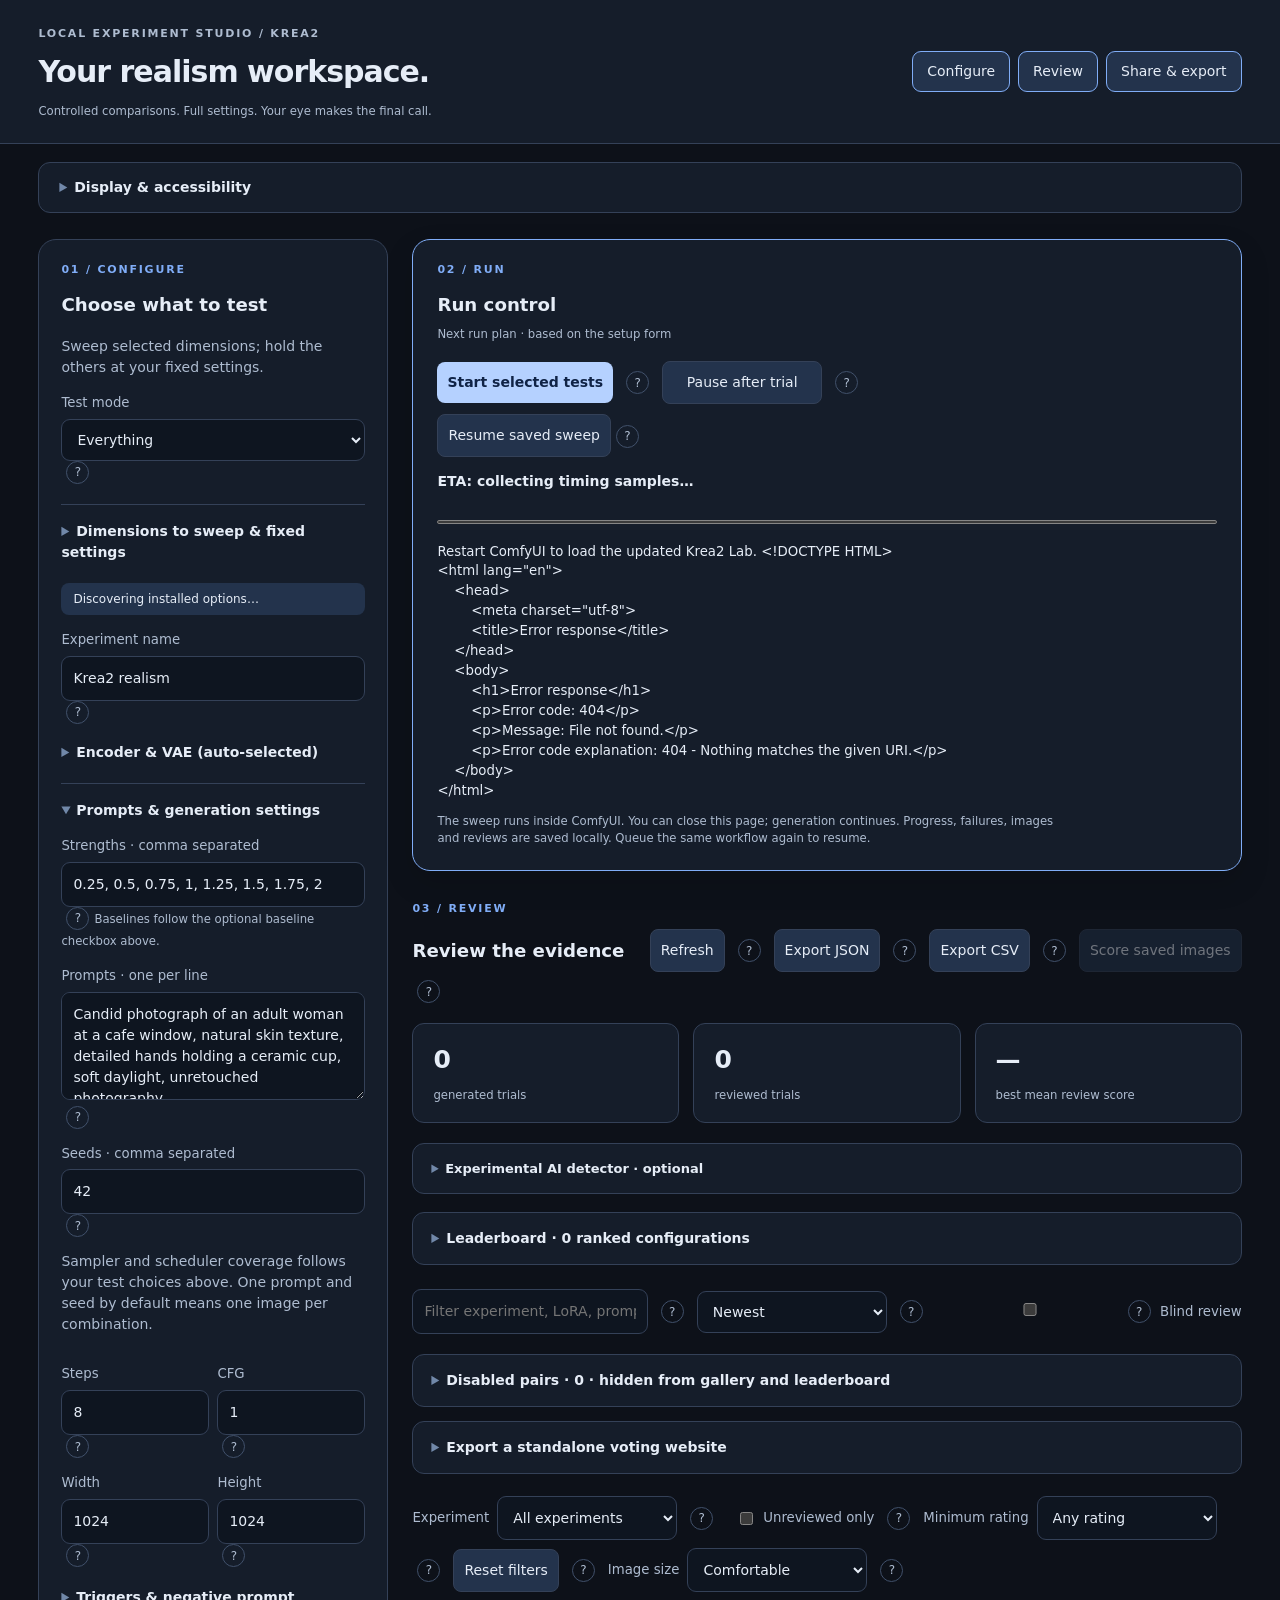
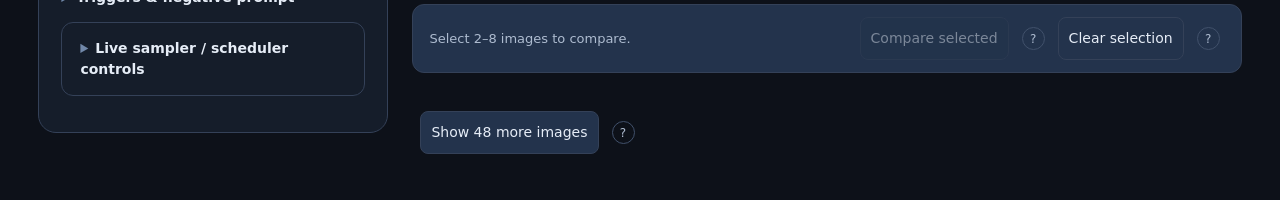
==== commit 522a34dc: "Add accessible display themes and multi-image comparison" ====
--- a/comfyui_krea2_lab/web/index.html
+++ b/comfyui_krea2_lab/web/index.html
@@ -5,8 +5,18 @@
 .leader-scroll{max-height:270px;overflow:auto}.leader-scroll td:first-child{max-width:440px;overflow-wrap:anywhere}.leader-scroll th{position:sticky;top:0;background:#191e1d}#disabledPairs{max-height:200px;overflow:auto;margin:12px 0}#disabledPairs .row{margin:8px 0}#disabledPairs span{overflow-wrap:anywhere}.pair-controls{padding:16px;border:1px solid #3c4842;border-radius:12px;margin-bottom:20px}.pair-controls label{margin-top:10px}.help-button{display:inline-flex;align-items:center;justify-content:center;width:23px;height:23px;padding:0;margin:0 5px;border-radius:50%;font-size:12px;vertical-align:middle}.help-button:focus-visible{outline:2px solid #c1f6a6}#helpDialog{max-width:580px}#helpText{line-height:1.7;white-space:pre-wrap}dialog::backdrop{background:#000b}
 :root{font:14px/1.5 system-ui,sans-serif;background:#0d1119;color:#e6edf7;--line:#293445;--surface:#151d2a;scroll-behavior:smooth}body{background:radial-gradient(ellipse at 85% 0,#1c2b464d,transparent 48%),#0d1119}header{padding:22px 3vw;background:#101722ed;border-color:var(--line);gap:24px}header small:first-child,.section-label{font-size:11px;letter-spacing:1.8px;font-weight:700;color:#91a9ce}.section-label{margin-bottom:12px}h1{font-size:30px;letter-spacing:-1px;font-weight:650}header nav{display:flex;gap:8px;flex-wrap:wrap}header nav a{padding:9px 14px;text-decoration:none;border-radius:9px;color:#c0cee4;background:#1b2638}header nav a:hover{background:#283b58}main{grid-template-columns:350px minmax(0,1fr);padding:26px 3vw;gap:24px;max-width:1920px;margin:auto}aside,.run-panel,.pair-controls,.stat,.card{background:var(--surface);border-color:var(--line)}aside{padding:22px;border-radius:18px}.setup-group{border-top:1px solid var(--line);padding:16px 0 0;margin:20px 0}summary{color:#c3d7f7;font-weight:600}summary::marker{color:#7188a9}label{color:#b9c8df;font-size:13px}input,select,textarea{background:#0e1520;border-color:#344158;border-radius:9px;padding:11px;color:#e6edf7}input:focus,select:focus,textarea:focus{outline:2px solid #80adf7;outline-offset:2px}input:disabled,select:disabled{opacity:.45}button{background:#23334c;border-color:#3c506f;color:#dbe8ff;transition:background .15s}button:hover{background:#304869;border-color:#8fb6f4}button:disabled{cursor:default;opacity:.45}.primary{background:#b5d1ff;color:#102346}.primary:hover{background:#d1e2ff}.help-button{background:transparent;color:#94add2;border-color:#41516b;flex:none!important}small,.muted{color:#9aaac0}.badge{background:#1d304c;color:#bbd4fc;border-radius:8px;white-space:normal}.run-panel{padding:22px 24px;border:1px solid #3a5072;border-radius:18px;box-shadow:0 12px 30px #0002}.run-panel h2{margin-bottom:8px}.run-panel #estimate{font-size:18px;font-weight:600;margin:6px 0 18px}.run-panel>.row{justify-content:flex-start}.run-panel>.row>button:not(.help-button){flex:0 1 auto;min-width:160px}.run-panel progress{height:8px;accent-color:#9ec5ff;margin-top:12px}.run-panel #status{color:#bad3fc;padding:12px 0;font-size:13px}.run-panel>small{display:block;max-width:85ch}.review-label{margin-top:30px}.stats{margin:14px 0 20px}.stat{padding:17px 20px}.stat strong{font-variant-numeric:tabular-nums;color:#d5e5ff;font-weight:600}.toolbar{gap:8px}.toolbar select{width:190px}.toolbar input{flex:1;min-width:180px}.toolbar .help-button{min-width:23px}.pair-controls{margin-top:14px;margin-bottom:14px;padding:15px 18px}.detector-panel{font-size:13px}#leaderboard{padding:15px 18px;border:1px solid var(--line);border-radius:12px;background:var(--surface)}.leader-scroll th{background:var(--surface);white-space:nowrap}td,th{border-color:var(--line);font-size:12px}.review-filters{display:flex;flex-wrap:wrap;align-items:center;gap:8px;margin:22px 0 12px}.review-filters>label{margin:0}.review-filters select{width:180px}.review-filters .check-label{display:flex;align-items:center;gap:7px;margin-left:10px}.check-label input{width:auto}.compare-bar{display:flex;align-items:center;gap:8px;flex-wrap:wrap;padding:12px 16px;margin-bottom:18px;background:#182337;border:1px solid var(--line);border-radius:12px}.compare-bar span{flex:1;color:#aebfd9;font-size:13px;min-width:180px}.grid{grid-template-columns:repeat(auto-fill,minmax(275px,1fr));gap:18px}.grid.compact{grid-template-columns:repeat(auto-fill,minmax(210px,1fr));gap:12px}.grid.large{grid-template-columns:repeat(auto-fill,minmax(min(100%,440px),1fr))}.card{border-radius:14px}.card:hover{border-color:#4b6388}.card.selected-card{border-color:#a9c8ff;box-shadow:0 0 0 2px #a9c8ff40}.content{padding:18px}.content>strong{display:block;font-size:13px;overflow-wrap:anywhere}.content details{margin:12px 0}.content details p{font-size:13px}.content .stars{margin-top:8px}.stars button{background:#1c293d}.stars .chosen{background:#b5d1ff;color:#102346}.compare-choice{display:flex;align-items:center;margin:12px 0}.compare-choice>button:first-child{font-size:12px;padding:7px 10px}.content pre{max-height:280px;overflow:auto}dialog{color:#e6edf7;background:#121b29;border-color:#4c6387}#comparisonImages{display:grid;grid-template-columns:1fr 1fr;gap:16px}#comparisonImages figure{margin:0;min-width:0}#comparisonImages img{width:100%;max-height:72vh;object-fit:contain;background:#080d15}#comparisonImages figcaption{padding:12px;font-size:13px;overflow-wrap:anywhere}a{color:#b5d1ff}.skip-link{position:fixed;left:16px;top:-60px;z-index:10;padding:12px;background:#23334c}.skip-link:focus{top:12px}:focus-visible{outline:2px solid #a9c8ff;outline-offset:3px}#sharing,#setup,#review{scroll-margin-top:24px}@media(min-width:1600px){main{grid-template-columns:380px minmax(0,1fr)}}@media(max-width:1000px){main{grid-template-columns:300px minmax(0,1fr);gap:16px;padding:20px}.grid{grid-template-columns:repeat(auto-fill,minmax(230px,1fr))}aside{padding:18px}}@media(max-width:780px){header{align-items:flex-start;flex-direction:column;padding:22px}main{grid-template-columns:1fr;padding:16px}header nav{width:100%}header nav a{flex:1;text-align:center}h1{font-size:27px}.run-panel{padding:18px}.stats{gap:8px}.stat{padding:14px 10px}.stat strong{font-size:22px}#comparisonImages{grid-template-columns:1fr}.review-filters select{flex:1;min-width:130px}}@media(prefers-reduced-motion:reduce){:root{scroll-behavior:auto}button{transition:none}}
 .toolbar h2{min-width:220px}@media(max-width:780px){.toolbar h2{flex-basis:100%!important}}
+
+@font-face{font-family:OpenDyslexic;src:url([data-uri]) format('woff2');font-weight:400;font-display:swap}
+:root{--bg:#0d1119;--surface:#151d2a;--field:#0e1520;--text:#e6edf7;--muted:#aebcd0;--line:#344158;--accent:#b5d1ff;--accent-ink:#102346;--tint:#23334c;--focus:#80adf7}
+:root[data-accent=green]{--accent:#a5e1bc;--accent-ink:#102d1b;--tint:#203d30;--focus:#79c99a}:root[data-accent=violet]{--accent:#d3baff;--accent-ink:#291743;--tint:#352b4d;--focus:#be98ff}:root[data-accent=amber]{--accent:#f6d390;--accent-ink:#37270b;--tint:#423721;--focus:#efc26e}:root[data-accent=rose]{--accent:#f6b7ce;--accent-ink:#391526;--tint:#442c39;--focus:#e695b4}:root[data-accent=neutral]{--accent:#d4d9e0;--accent-ink:#171c24;--tint:#303641;--focus:#c5ccd5}
+:root[data-theme=light]{color-scheme:light;--bg:#f3f5f8;--surface:#fff;--field:#f8fafc;--text:#182234;--muted:#46566d;--line:#a8b5c6;--accent-ink:#132236;--tint:#e4eaf3;--focus:#345b97}
+:root[data-theme=contrast]{--bg:#000;--surface:#080808;--field:#000;--text:#fff;--muted:#eee;--line:#999;--tint:#202020}
+:root,body{background:var(--bg);color:var(--text)}body{background-image:none}header,aside,.run-panel,.pair-controls,.stat,.card,dialog,#leaderboard,.leader-scroll th,.display-settings{background:var(--surface);border-color:var(--line);color:var(--text)}input,select,textarea{background:var(--field);border-color:var(--line);color:var(--text)}label,header small:first-child,.section-label{color:var(--muted)}small,.muted,.compare-bar span{color:var(--muted)}summary,a,.run-panel #status{color:var(--text)}button,header nav a,.compare-bar,.badge,.stars button{background:var(--tint);color:var(--text);border-color:var(--line)}button:hover,header nav a:hover{background:var(--tint);border-color:var(--focus)}.primary,.primary:hover,.stars .chosen{background:var(--accent);color:var(--accent-ink)}.stat strong{color:var(--text)}.help-button{background:transparent;color:var(--muted)}.card.selected-card{border-color:var(--focus);box-shadow:0 0 0 2px var(--focus)}:focus-visible{outline-color:var(--focus)}input:focus,select:focus,textarea:focus{outline-color:var(--focus)}.run-panel progress{accent-color:var(--focus)}.display-settings{margin:18px 3vw 0;padding:14px 20px;border:1px solid var(--line);border-radius:12px}.display-grid{display:grid;grid-template-columns:repeat(auto-fit,minmax(170px,1fr));gap:18px;max-width:1100px}.display-grid select{width:calc(100% - 38px)}
+:root[data-font=dyslexic]{font-family:OpenDyslexic,Arial,sans-serif}:root[data-font=dyslexic] *{letter-spacing:normal}:root[data-font=dyslexic] pre{font-family:OpenDyslexic,monospace}:root[data-spacing=roomy]{line-height:1.9;letter-spacing:.035em;word-spacing:.1em}:root[data-spacing=roomy] .content p,:root[data-spacing=roomy] #status{line-height:1.9}#comparisonImages{grid-template-columns:repeat(2,minmax(0,1fr));overflow:auto}#comparisonImages img{cursor:zoom-in}#comparisonImages button{margin:8px 0}.display-settings select,.review-filters select{min-height:44px}#comparison .toolbar select{width:80px}button,input,select,textarea{font-size:1rem}h2{font-size:1.3rem}.content>strong,.content details p,label,.run-panel #status{font-size:.95rem}
+
+:root[data-theme=light]{--tint:color-mix(in srgb,var(--accent) 30%,white)}:root[data-theme=light][data-accent=green]{--focus:#24643d}:root[data-theme=light][data-accent=violet]{--focus:#664093}:root[data-theme=light][data-accent=amber]{--focus:#79540e}:root[data-theme=light][data-accent=rose]{--focus:#923b5f}:root[data-theme=light][data-accent=neutral]{--focus:#48515c}header nav a{border:1px solid var(--focus)}.section-label{color:var(--focus)}.run-panel{border-color:var(--focus)}
 </style></head><body>
-<a class="skip-link" href="#review">Skip to image review</a><header><div><small>LOCAL EXPERIMENT STUDIO / KREA2</small><h1>Your realism workspace.</h1><small>Controlled comparisons. Full settings. Your eye makes the final call.</small></div><nav aria-label="Workspace navigation"><a href="#setup">Configure</a><a href="#review">Review</a><a href="#sharing">Share & export</a></nav></header>
+<a class="skip-link" href="#review">Skip to image review</a><header><div><small>LOCAL EXPERIMENT STUDIO / KREA2</small><h1>Your realism workspace.</h1><small>Controlled comparisons. Full settings. Your eye makes the final call.</small></div><nav aria-label="Workspace navigation"><a href="#setup">Configure</a><a href="#review">Review</a><a href="#sharing">Share & export</a></nav></header><details class="display-settings"><summary>Display & accessibility</summary><p class="muted">Make this workspace comfortable for you. Preferences are saved in this browser.</p><div class="display-grid"><div><label for="readingFont">Reading font</label><select id="readingFont"><option value="system">System font</option><option value="dyslexic">OpenDyslexic</option></select><button type="button" class="help-button" data-help="readingFont" aria-label="Help: Reading font">?</button></div><div><label for="uiTheme">Appearance</label><select id="uiTheme"><option value="dark">Dark</option><option value="light">Light</option><option value="contrast">High contrast</option></select><button type="button" class="help-button" data-help="uiTheme" aria-label="Help: Appearance">?</button></div><div><label for="accentColor">Design color</label><select id="accentColor"><option value="blue">Blue</option><option value="green">Green</option><option value="violet">Violet</option><option value="amber">Amber</option><option value="rose">Rose</option><option value="neutral">Neutral</option></select><button type="button" class="help-button" data-help="accentColor" aria-label="Help: Design color">?</button></div><div><label for="textSize">Text size</label><select id="textSize"><option value="14">Standard</option><option value="16">Large</option><option value="18">Extra large</option></select><button type="button" class="help-button" data-help="textSize" aria-label="Help: Text size">?</button></div></div><label><input id="roomyText" type="checkbox" style="width:auto"> Extra reading space</label><button type="button" class="help-button" data-help="roomyText" aria-label="Help: extra reading space">?</button></details>
 <main><aside id="setup"><div class="section-label">01 / CONFIGURE</div><h2>Choose what to test</h2><p class="muted">Sweep selected dimensions; hold the others at your fixed settings.</p><label for="testMode">Test mode</label><select id="testMode"><option value="full">Everything</option><option value="loras">LoRAs + strengths only</option><option value="strengths">Strengths of one LoRA</option><option value="samplers">Samplers only</option><option value="schedulers">Schedulers only</option><option value="sampling">Samplers + schedulers</option><option value="models">Models only</option><option value="custom">Custom combination</option></select><button type="button" class="help-button" data-help="testMode" aria-label="Help: Test mode" aria-controls="helpDialog">?</button><details class="setup-group"><summary>Dimensions to sweep & fixed settings</summary><label><input id="testModels" type="checkbox" aria-label="Test every Krea2 model" checked style="width:auto"><button type="button" class="help-button" data-help="testModels" aria-label="Help: Test every Krea2 model" aria-controls="helpDialog">?</button> Test every Krea2 model</label><select id="fixedModel" aria-label="Fixed model"></select><button type="button" class="help-button" data-help="fixedModel" aria-label="Help: Fixed model" aria-controls="helpDialog">?</button><label><input id="testLoras" type="checkbox" aria-label="Test every Krea2 LoRA" checked style="width:auto"><button type="button" class="help-button" data-help="testLoras" aria-label="Help: Test every Krea2 LoRA" aria-controls="helpDialog">?</button> Test every Krea2 LoRA</label><select id="fixedLora" aria-label="Fixed LoRA"></select><button type="button" class="help-button" data-help="fixedLora" aria-label="Help: Fixed LoRA" aria-controls="helpDialog">?</button><label><input id="testStrengths" type="checkbox" aria-label="Test strength grid" checked style="width:auto"><button type="button" class="help-button" data-help="testStrengths" aria-label="Help: Test strength grid" aria-controls="helpDialog">?</button> Test strength grid below</label><input id="fixedStrength" type="number" value="0.75" step="0.05" aria-label="Fixed LoRA strength"><button type="button" class="help-button" data-help="fixedStrength" aria-label="Help: Fixed LoRA strength" aria-controls="helpDialog">?</button><label><input id="testSamplers" type="checkbox" aria-label="Test every sampler" checked style="width:auto"><button type="button" class="help-button" data-help="testSamplers" aria-label="Help: Test every sampler" aria-controls="helpDialog">?</button> Test every sampler</label><select id="fixedSampler" aria-label="Fixed sampler"></select><button type="button" class="help-button" data-help="fixedSampler" aria-label="Help: Fixed sampler" aria-controls="helpDialog">?</button><label><input id="testSchedulers" type="checkbox" aria-label="Test every scheduler" checked style="width:auto"><button type="button" class="help-button" data-help="testSchedulers" aria-label="Help: Test every scheduler" aria-controls="helpDialog">?</button> Test every scheduler</label><select id="fixedScheduler" aria-label="Fixed scheduler"></select><button type="button" class="help-button" data-help="fixedScheduler" aria-label="Help: Fixed scheduler" aria-controls="helpDialog">?</button><label><input id="includeBaseline" type="checkbox" aria-label="No-LoRA baseline" checked style="width:auto"><button type="button" class="help-button" data-help="includeBaseline" aria-label="Help: No-LoRA baseline" aria-controls="helpDialog">?</button> Include no-LoRA baseline</label><label><input id="testSteps" type="checkbox" aria-label="Test step grid" style="width:auto"><button type="button" class="help-button" data-help="testSteps" aria-label="Help: Test step grid" aria-controls="helpDialog">?</button> Test step grid</label><input id="stepGrid" value="8, 12, 16" aria-label="Step grid"><button type="button" class="help-button" data-help="stepGrid" aria-label="Help: Step grid" aria-controls="helpDialog">?</button><label><input id="testCfg" type="checkbox" aria-label="Test CFG grid" style="width:auto"><button type="button" class="help-button" data-help="testCfg" aria-label="Help: Test CFG grid" aria-controls="helpDialog">?</button> Test CFG grid</label><input id="cfgGrid" value="1, 1.5, 2" aria-label="CFG grid"><button type="button" class="help-button" data-help="cfgGrid" aria-label="Help: CFG grid" aria-controls="helpDialog">?</button></details><p id="discovered" class="badge">Discovering installed options…</p><label for="experiment">Experiment name</label><input id="experiment" value="Krea2 realism"><button type="button" class="help-button" data-help="experiment" aria-label="Help: Experiment name" aria-controls="helpDialog">?</button>
 <details><summary>Encoder & VAE (auto-selected)</summary><label for="encoder">Text encoder</label><select id="encoder"></select><button type="button" class="help-button" data-help="encoder" aria-label="Help: Text encoder" aria-controls="helpDialog">?</button><label for="vae">VAE</label><select id="vae"></select><button type="button" class="help-button" data-help="vae" aria-label="Help: VAE" aria-controls="helpDialog">?</button></details>
 <details open class="setup-group"><summary>Prompts & generation settings</summary><label for="strengths">Strengths · comma separated</label><input id="strengths" value="0.25, 0.5, 0.75, 1, 1.25, 1.5, 1.75, 2"><button type="button" class="help-button" data-help="strengths" aria-label="Help: Strengths" aria-controls="helpDialog">?</button><small>Baselines follow the optional baseline checkbox above.</small>
@@ -18,8 +28,8 @@
 <details class="pair-controls"><summary>Live sampler / scheduler controls</summary><p class="muted">Disable a pair across all models, LoRAs and strengths. Takes effect before the next matching trial. The current image finishes normally.</p><label for="pairSampler">Sampler</label><select id="pairSampler"></select><button type="button" class="help-button" data-help="pairSampler" aria-label="Help: Sampler for exclusion" aria-controls="helpDialog">?</button><label for="pairScheduler">Scheduler</label><select id="pairScheduler"></select><button type="button" class="help-button" data-help="pairScheduler" aria-label="Help: Scheduler for exclusion" aria-controls="helpDialog">?</button><button id="disablePair" style="margin-top:10px">Disable this pair</button><button type="button" class="help-button" data-help="disablePair" aria-label="Help: Disable this pair" aria-controls="helpDialog">?</button><button id="disableCurrent" style="margin-top:10px">Disable currently running pair</button><button type="button" class="help-button" data-help="disableCurrent" aria-label="Help: Disable currently running pair" aria-controls="helpDialog">?</button><p id="pairMessage" role="status"></p><small>Manage or import/export exclusions in the separate Disabled pairs section beside the gallery.</small><small>Changes persist across resumes. Re-enabling permits future occurrences; combinations already skipped stay skipped.</small></details></aside>
 <section id="review"><div class="run-panel"><div class="section-label">02 / RUN</div><h2>Run control</h2><small>Next run plan · based on the setup form</small><p id="estimate"></p><div class="row"><button class="primary" id="start">Start selected tests</button><button type="button" class="help-button" data-help="start" aria-label="Help: Start selected tests" aria-controls="helpDialog">?</button><button id="pause">Pause after trial</button><button type="button" class="help-button" data-help="pause" aria-label="Help: Pause after trial" aria-controls="helpDialog">?</button></div><button id="resume" style="margin-top:10px">Resume saved sweep</button><button type="button" class="help-button" data-help="resume" aria-label="Help: Resume saved sweep" aria-controls="helpDialog">?</button><p><strong id="eta">ETA: collecting timing samples…</strong><br><small id="finish"></small></p><progress id="progress" value="0" max="1"></progress><div id="status" role="status">Loading installed options…</div><small>The sweep runs inside ComfyUI. You can close this page; generation continues. Progress, failures, images and reviews are saved locally. Queue the same workflow again to resume.</small></div><div class="section-label review-label">03 / REVIEW</div><div class="toolbar"><h2 style="margin:0;flex:1">Review the evidence</h2><button id="refresh">Refresh</button><button type="button" class="help-button" data-help="refresh" aria-label="Help: Refresh results" aria-controls="helpDialog">?</button><button id="export">Export JSON</button><button type="button" class="help-button" data-help="export" aria-label="Help: Export JSON" aria-controls="helpDialog">?</button><button id="csv">Export CSV</button><button type="button" class="help-button" data-help="csv" aria-label="Help: Export CSV" aria-controls="helpDialog">?</button><button id="score" disabled>Score saved images</button><button type="button" class="help-button" data-help="score" aria-label="Help: Score saved images" aria-controls="helpDialog">?</button></div><div class="stats"><div class="stat"><strong id="count">0</strong><small>generated trials</small></div><div class="stat"><strong id="rated">0</strong><small>reviewed trials</small></div><div class="stat"><strong id="best">—</strong><small>best mean review score</small></div></div>
 <details class="pair-controls detector-panel"><summary>Experimental AI detector · optional</summary><label><input id="enableDetector" type="checkbox" aria-label="Experimental AI detector" style="width:auto"><button type="button" class="help-button" data-help="enableDetector" aria-label="Help: Experimental AI detector" aria-controls="helpDialog">?</button> Enable experimental AI detector (unreliable for realism)</label><p id="detectorStatus" class="muted">Local detector: checking…</p><p class="muted">Detector scores are heuristic classifier outputs, not proof of authenticity or human judgments of realism. All these images are generated.</p></details><details id="leaderboard"><summary>Leaderboard · <span id="leaderCount">0</span> ranked configurations</summary><div class="leader-scroll"><table><thead><tr><th>Configuration</th><th>Review mean</th><th>Mean generation time</th><th id="detectorHeading" hidden>Experimental classifier mean</th><th>Rated / total</th></tr></thead><tbody id="leaders"></tbody></table></div><small>Rankings reflect reviewed images only. Compare equal prompt/seed coverage before choosing a winner.</small></details>
-<div class="toolbar" style="margin-top:24px"><input id="search" placeholder="Filter experiment, LoRA, prompt…" aria-label="Filter trials"><button type="button" class="help-button" data-help="search" aria-label="Help: Filter results" aria-controls="helpDialog">?</button><select id="sort" aria-label="Sort"><option value="new">Newest</option><option value="score">Highest score</option><option value="fast">Fastest generation</option><option value="slow">Slowest generation</option><option value="unrated">Unreviewed first</option><option id="detectorSort" value="real" hidden disabled>Experimental classifier score</option></select><button type="button" class="help-button" data-help="sort" aria-label="Help: Sort results" aria-controls="helpDialog">?</button><label style="margin:0"><input id="blind" type="checkbox" aria-label="Blind review" style="width:auto"><button type="button" class="help-button" data-help="blind" aria-label="Help: Blind review" aria-controls="helpDialog">?</button> Blind review</label></div><details id="disabledSection" class="pair-controls"><summary>Disabled pairs · <span id="disabledCount">0</span> · hidden from gallery and leaderboard</summary><p class="muted">Images and reviews are kept. Re-enable a pair to show its results again.</p><div class="toolbar"><button id="exportPairs">Export incompatible pairs</button><button type="button" class="help-button" data-help="exportPairs" aria-label="Help: Export incompatible pairs" aria-controls="helpDialog">?</button><select id="importMode" aria-label="Import mode"><option value="merge">Merge with current list</option><option value="replace">Replace current list</option></select><button type="button" class="help-button" data-help="importMode" aria-label="Help: Incompatible-pair import mode" aria-controls="helpDialog">?</button><button id="importPairs">Import incompatible pairs</button><button type="button" class="help-button" data-help="importPairs" aria-label="Help: Import incompatible pairs" aria-controls="helpDialog">?</button><input id="pairsFile" type="file" accept=".json,application/json" hidden></div><p id="importMessage" role="status"></p><div id="disabledPairs"></div></details><details id="sharing" class="pair-controls"><summary>Export a standalone voting website</summary><p class="muted">Download one run as PHP, HTML, JavaScript, CSS, images and SQLite. Upload it to PHP hosting; ComfyUI is not needed on that server.</p><label for="exportRun">Run to export</label><select id="exportRun"></select><button type="button" class="help-button" data-help="exportRun" aria-label="Help: Run to export" aria-controls="helpDialog">?</button><label><input id="votingIncludeDisabled" type="checkbox" aria-label="Include disabled images" style="width:auto"><button type="button" class="help-button" data-help="votingIncludeDisabled" aria-label="Help: Include disabled images" aria-controls="helpDialog">?</button> Include disabled-pair images</label><label><input id="votingIncludeReviews" type="checkbox" aria-label="Include local reviews and notes" style="width:auto"><button type="button" class="help-button" data-help="votingIncludeReviews" aria-label="Help: Include local reviews and notes" aria-controls="helpDialog">?</button> Include my local reviews and notes</label><button id="votingExport">Build voting website ZIP</button><button type="button" class="help-button" data-help="votingExport" aria-label="Help: Build voting website ZIP" aria-controls="helpDialog">?</button><p id="exportMessage" role="status"></p><small>Snapshot of saved images only. Public votes start empty. HOSTING.md contains deployment instructions and the private admin key. Keep private/ outside your host's web root.</small></details><div class="review-filters"><label for="experimentFilter">Experiment</label><select id="experimentFilter"><option value="">All experiments</option></select><button type="button" class="help-button" data-help="experimentFilter" aria-label="Help: experiment filter">?</button><label class="check-label"><input id="onlyUnrated" type="checkbox"> Unreviewed only</label><button type="button" class="help-button" data-help="onlyUnrated" aria-label="Help: unreviewed filter">?</button><label for="gallerySize">Image size</label><select id="gallerySize"><option value="comfortable">Comfortable</option><option value="compact">Compact</option><option value="large">Large</option></select><button type="button" class="help-button" data-help="gallerySize" aria-label="Help: image size">?</button></div><div class="compare-bar"><span id="compareStatus" role="status">Select two images to compare side by side.</span><button id="compareOpen" disabled>Compare selected</button><button type="button" class="help-button" data-help="compareOpen" aria-label="Help: image comparison">?</button><button id="compareClear">Clear selection</button><button type="button" class="help-button" data-help="compareClear" aria-label="Help: clear comparison">?</button></div><div id="gallery" class="grid"></div><div class="toolbar" style="margin-top:20px"><p id="galleryCoverage" class="muted"></p><button id="loadMore">Show 48 more images</button><button type="button" class="help-button" data-help="loadMore" aria-label="Help: load more images">?</button></div></section></main>
-<dialog id="comparison"><div class="toolbar"><h2>Side-by-side comparison</h2><button id="compareClose">Close</button><button type="button" class="help-button" data-help="compareClose" aria-label="Help: close comparison">?</button></div><div id="comparisonImages"></div></dialog><dialog id="helpDialog"><h2 id="helpTitle">Option help</h2><p id="helpText"></p><button id="closeHelp" type="button">Close</button></dialog><dialog id="zoom"><button onclick="this.parentElement.close()">Close</button><img alt="Full resolution trial"></dialog>
+<div class="toolbar" style="margin-top:24px"><input id="search" placeholder="Filter experiment, LoRA, prompt…" aria-label="Filter trials"><button type="button" class="help-button" data-help="search" aria-label="Help: Filter results" aria-controls="helpDialog">?</button><select id="sort" aria-label="Sort"><option value="new">Newest</option><option value="score">Highest score</option><option value="fast">Fastest generation</option><option value="slow">Slowest generation</option><option value="unrated">Unreviewed first</option><option id="detectorSort" value="real" hidden disabled>Experimental classifier score</option></select><button type="button" class="help-button" data-help="sort" aria-label="Help: Sort results" aria-controls="helpDialog">?</button><label style="margin:0"><input id="blind" type="checkbox" aria-label="Blind review" style="width:auto"><button type="button" class="help-button" data-help="blind" aria-label="Help: Blind review" aria-controls="helpDialog">?</button> Blind review</label></div><details id="disabledSection" class="pair-controls"><summary>Disabled pairs · <span id="disabledCount">0</span> · hidden from gallery and leaderboard</summary><p class="muted">Images and reviews are kept. Re-enable a pair to show its results again.</p><div class="toolbar"><button id="exportPairs">Export incompatible pairs</button><button type="button" class="help-button" data-help="exportPairs" aria-label="Help: Export incompatible pairs" aria-controls="helpDialog">?</button><select id="importMode" aria-label="Import mode"><option value="merge">Merge with current list</option><option value="replace">Replace current list</option></select><button type="button" class="help-button" data-help="importMode" aria-label="Help: Incompatible-pair import mode" aria-controls="helpDialog">?</button><button id="importPairs">Import incompatible pairs</button><button type="button" class="help-button" data-help="importPairs" aria-label="Help: Import incompatible pairs" aria-controls="helpDialog">?</button><input id="pairsFile" type="file" accept=".json,application/json" hidden></div><p id="importMessage" role="status"></p><div id="disabledPairs"></div></details><details id="sharing" class="pair-controls"><summary>Export a standalone voting website</summary><p class="muted">Download one run as PHP, HTML, JavaScript, CSS, images and SQLite. Upload it to PHP hosting; ComfyUI is not needed on that server.</p><label for="exportRun">Run to export</label><select id="exportRun"></select><button type="button" class="help-button" data-help="exportRun" aria-label="Help: Run to export" aria-controls="helpDialog">?</button><label><input id="votingIncludeDisabled" type="checkbox" aria-label="Include disabled images" style="width:auto"><button type="button" class="help-button" data-help="votingIncludeDisabled" aria-label="Help: Include disabled images" aria-controls="helpDialog">?</button> Include disabled-pair images</label><label><input id="votingIncludeReviews" type="checkbox" aria-label="Include local reviews and notes" style="width:auto"><button type="button" class="help-button" data-help="votingIncludeReviews" aria-label="Help: Include local reviews and notes" aria-controls="helpDialog">?</button> Include my local reviews and notes</label><button id="votingExport">Build voting website ZIP</button><button type="button" class="help-button" data-help="votingExport" aria-label="Help: Build voting website ZIP" aria-controls="helpDialog">?</button><p id="exportMessage" role="status"></p><small>Snapshot of saved images only. Public votes start empty. HOSTING.md contains deployment instructions and the private admin key. Keep private/ outside your host's web root.</small></details><div class="review-filters"><label for="experimentFilter">Experiment</label><select id="experimentFilter"><option value="">All experiments</option></select><button type="button" class="help-button" data-help="experimentFilter" aria-label="Help: experiment filter">?</button><label class="check-label"><input id="onlyUnrated" type="checkbox"> Unreviewed only</label><button type="button" class="help-button" data-help="onlyUnrated" aria-label="Help: unreviewed filter">?</button><label for="minimumScore">Minimum rating</label><select id="minimumScore"><option value="0">Any rating</option><option value="3">3+</option><option value="4">4+</option><option value="5">5 only</option></select><button type="button" class="help-button" data-help="minimumScore" aria-label="Help: minimum rating">?</button><button id="resetFilters">Reset filters</button><button type="button" class="help-button" data-help="resetFilters" aria-label="Help: reset filters">?</button><label for="gallerySize">Image size</label><select id="gallerySize"><option value="comfortable">Comfortable</option><option value="compact">Compact</option><option value="large">Large</option></select><button type="button" class="help-button" data-help="gallerySize" aria-label="Help: image size">?</button></div><div class="compare-bar"><span id="compareStatus" role="status">Select 2–8 images to compare.</span><button id="compareOpen" disabled>Compare selected</button><button type="button" class="help-button" data-help="compareOpen" aria-label="Help: image comparison">?</button><button id="compareClear">Clear selection</button><button type="button" class="help-button" data-help="compareClear" aria-label="Help: clear comparison">?</button></div><div id="gallery" class="grid"></div><div class="toolbar" style="margin-top:20px"><p id="galleryCoverage" class="muted"></p><button id="loadMore">Show 48 more images</button><button type="button" class="help-button" data-help="loadMore" aria-label="Help: load more images">?</button></div></section></main>
+<dialog id="comparison"><div class="toolbar"><h2>Image comparison</h2><label for="compareColumns">Columns</label><select id="compareColumns"><option value="2">2</option><option value="3">3</option><option value="4">4</option><option value="1">1</option></select><button type="button" class="help-button" data-help="compareColumns" aria-label="Help: comparison columns">?</button><button id="compareClose">Close</button><button type="button" class="help-button" data-help="compareClose" aria-label="Help: close comparison">?</button></div><div id="comparisonImages"></div></dialog><dialog id="helpDialog"><h2 id="helpTitle">Option help</h2><p id="helpText"></p><button id="closeHelp" type="button">Close</button></dialog><dialog id="zoom"><button onclick="this.parentElement.close()">Close</button><img alt="Full resolution trial"></dialog>
 <script src="/krea2-lab/help.js" defer></script>
 <script>
 const $=id=>document.getElementById(id);let catalog, trials=[], running=false, paused=false, exclusions=[], currentPair=null, detectorEnabled=false;let galleryLimit=48;const comparisonIds=new Set(),noteDrafts=new Map();
@@ -54,17 +64,25 @@
 $('votingExport').onclick=async()=>{if(!$('exportRun').value){$('exportMessage').textContent='Choose a run with saved images first.';return}$('votingExport').disabled=true;$('exportMessage').textContent='Building snapshot and packaging saved images. Large runs can take a while…';try{const data=await api('/krea2-lab/voting-export',{run_id:$('exportRun').value,include_disabled:$('votingIncludeDisabled').checked,include_reviews:$('votingIncludeReviews').checked});const link=document.createElement('a');link.href=data.url;link.download='';link.click();$('exportMessage').textContent='Export ready. Extract the ZIP and follow HOSTING.md to host the voting site.'}catch(error){$('exportMessage').textContent='Export failed: '+error.message}finally{$('votingExport').disabled=false}};
 async function refresh(){await loadRuns().catch(()=>{$('exportMessage').textContent='Restart ComfyUI to load voting exports.'});await loadPairs().catch(()=>{$('pairMessage').textContent='Restart ComfyUI once to load live pair controls.'});await updateDetector().catch(()=>{applyDetectorSetting(false);$('detectorStatus').textContent='Detector disabled. Restart ComfyUI to load the optional enable control.'});trials=await api('/krea2-lab/trials');render()}
 function speedCompare(a,b,mode){const valid=x=>Number.isFinite(x)&&x>0;return valid(a)&&valid(b)?(mode==='slow'?b-a:a-b):valid(a)?-1:valid(b)?1:0}
-function render(){const selected=$('experimentFilter').value;options('experimentFilter',['',...new Set(trials.map(t=>t.settings.experiment).filter(Boolean))],[selected]);if(!selected)$('experimentFilter').value='';const q=$('search').value.toLowerCase(),visible=trials.filter(t=>!pairDisabled(t.settings.sampler,t.settings.scheduler)&&(!selected||t.settings.experiment===selected)&&(!$('onlyUnrated').checked||!t.review.score)&&JSON.stringify(t.settings).toLowerCase().includes(q));$('count').textContent=visible.length;$('rated').textContent=visible.filter(t=>t.review.score).length;const groups=new Map();for(const t of visible){const s=t.settings,key=[s.lora,s.strength,s.sampler,s.scheduler,s.steps,s.cfg,s.experiment,s.graph?.['1']?.inputs?.unet_name,s.graph?.['2']?.inputs?.clip_name,s.graph?.['3']?.inputs?.vae_name,JSON.stringify(s.latent_shape)].join(' · ');if(!groups.has(key))groups.set(key,{key,scores:[],detectorScores:[],times:[],total:0});const g=groups.get(key);g.total++;if(Number.isFinite(t.seconds)&&t.seconds>0)g.times.push(t.seconds);if(t.review.score)g.scores.push(t.review.score);if(Number.isFinite(t.detector?.real))g.detectorScores.push(t.detector.real)}const ranked=[...groups.values()].map(g=>({...g,seconds:g.times.length?g.times.reduce((a,b)=>a+b,0)/g.times.length:null,realMean:g.detectorScores.length?g.detectorScores.reduce((a,b)=>a+b,0)/g.detectorScores.length:null,mean:g.scores.length?g.scores.reduce((a,b)=>a+b,0)/g.scores.length:0})).sort((a,b)=>['fast','slow'].includes($('sort').value)?speedCompare(a.seconds,b.seconds,$('sort').value):detectorEnabled&&$('sort').value==='real'?(b.realMean??-1)-(a.realMean??-1):b.mean-a.mean);$('best').textContent=ranked[0]?.mean.toFixed(2)||'—';$('leaderCount').textContent=ranked.length;$('leaders').innerHTML=ranked.slice(0,20).map(g=>`<tr><td>${$('blind').checked?'Hidden during blind review':esc(g.key)}</td><td>${g.mean?g.mean.toFixed(2):'—'}</td><td>${g.seconds==null?'—':g.seconds.toFixed(2)+' s ('+g.times.length+')'}</td>${detectorEnabled?`<td>${$('blind').checked?'Hidden':g.realMean==null?'—':(g.realMean*100).toFixed(1)+'% ('+g.detectorScores.length+')'}</td>`:''}<td>${g.scores.length} / ${g.total}</td></tr>`).join('');visible.reverse();if(['fast','slow'].includes($('sort').value))visible.sort((a,b)=>speedCompare(a.seconds,b.seconds,$('sort').value));if(detectorEnabled&&$('sort').value==='real')visible.sort((a,b)=>(b.detector?.real??-1)-(a.detector?.real??-1));if($('sort').value==='score')visible.sort((a,b)=>(b.review.score||0)-(a.review.score||0));if($('sort').value==='unrated')visible.sort((a,b)=>!!a.review.score-!!b.review.score);$('galleryCoverage').textContent='Showing '+Math.min(galleryLimit,visible.length)+' of '+visible.length+' matching images';$('loadMore').hidden=visible.length<=galleryLimit;$('gallery').innerHTML=visible.length?visible.slice(0,galleryLimit).map(t=>{const s=t.settings;return `<article class="card ${comparisonIds.has(t.id)?'selected-card':''}" data-id="${t.id}"><img loading="lazy" src="${esc(imageUrl(t.images[0]))}" alt="Generated realism trial"><div class="content"><strong>${$('blind').checked?'Trial '+t.id.slice(0,8):esc(s.graph?.['1']?.inputs?.unet_name+' / '+s.lora)}</strong><p class="muted">${$('blind').checked?'Settings hidden':esc(`${s.strength} strength · ${s.sampler} / ${s.scheduler} · seed ${s.seed} · ${t.seconds}s`)}</p><details><summary>Prompt & settings</summary><p>${esc(s.prompt)}</p>${$('blind').checked?'':`<pre style="white-space:pre-wrap">${esc(JSON.stringify({...s,graph:undefined},null,2))}</pre>`}</details>${!detectorEnabled||$('blind').checked?'':`<p class="badge">${Number.isFinite(t.detector?.real)?'Experimental classifier: human class '+(t.detector.real*100).toFixed(1)+'% · AI class '+(t.detector.ai*100).toFixed(1)+'% (not realism)':t.detector?.error?'Detector error: '+esc(t.detector.error):'Detector: waiting for local scoring'}</p>`}${$('blind').checked?'':`<button data-block-pair>Disable ${esc(s.sampler)} / ${esc(s.scheduler)}</button>`}<div class="compare-choice"><button data-compare aria-pressed="${comparisonIds.has(t.id)}">${comparisonIds.has(t.id)?'Selected for comparison':'Compare image'}</button><button type="button" class="help-button" data-help="compareOpen" aria-label="Help: image comparison">?</button></div><label>Realism · 1 low → 5 high <button type="button" class="help-button" data-help="reviewScore" aria-label="Help: realism rating">?</button></label><div class="stars">${[1,2,3,4,5].map(n=>`<button data-score="${n}" class="${t.review.score===n?'chosen':''}" aria-label="Score ${n}">${n}</button>`).join('')}</div><textarea aria-label="Review notes" placeholder="Skin, hands, materials, lighting…">${esc(noteDrafts.get(t.id)??t.review.notes??'')}</textarea><button type="button" class="help-button" data-help="reviewNotes" aria-label="Help: review notes">?</button><button data-save>Save notes</button><button type="button" class="help-button" data-help="reviewSave" aria-label="Help: save notes">?</button> <small class="saved"></small></div></article>`}).join(''):'<div class="empty">No matching images yet.<br><br>Clear your filters to see more results, or start selected tests to generate images.</div>'}
+function render(){const selected=$('experimentFilter').value;options('experimentFilter',['',...new Set(trials.map(t=>t.settings.experiment).filter(Boolean))],[selected]);if(!selected)$('experimentFilter').value='';const q=$('search').value.toLowerCase(),visible=trials.filter(t=>!pairDisabled(t.settings.sampler,t.settings.scheduler)&&(!selected||t.settings.experiment===selected)&&(!$('onlyUnrated').checked||!t.review.score)&&(!+$('minimumScore').value||(t.review.score||0)>=+$('minimumScore').value)&&JSON.stringify(t.settings).toLowerCase().includes(q));$('count').textContent=visible.length;$('rated').textContent=visible.filter(t=>t.review.score).length;const groups=new Map();for(const t of visible){const s=t.settings,key=[s.lora,s.strength,s.sampler,s.scheduler,s.steps,s.cfg,s.experiment,s.graph?.['1']?.inputs?.unet_name,s.graph?.['2']?.inputs?.clip_name,s.graph?.['3']?.inputs?.vae_name,JSON.stringify(s.latent_shape)].join(' · ');if(!groups.has(key))groups.set(key,{key,scores:[],detectorScores:[],times:[],total:0});const g=groups.get(key);g.total++;if(Number.isFinite(t.seconds)&&t.seconds>0)g.times.push(t.seconds);if(t.review.score)g.scores.push(t.review.score);if(Number.isFinite(t.detector?.real))g.detectorScores.push(t.detector.real)}const ranked=[...groups.values()].map(g=>({...g,seconds:g.times.length?g.times.reduce((a,b)=>a+b,0)/g.times.length:null,realMean:g.detectorScores.length?g.detectorScores.reduce((a,b)=>a+b,0)/g.detectorScores.length:null,mean:g.scores.length?g.scores.reduce((a,b)=>a+b,0)/g.scores.length:0})).sort((a,b)=>['fast','slow'].includes($('sort').value)?speedCompare(a.seconds,b.seconds,$('sort').value):detectorEnabled&&$('sort').value==='real'?(b.realMean??-1)-(a.realMean??-1):b.mean-a.mean);$('best').textContent=ranked[0]?.mean.toFixed(2)||'—';$('leaderCount').textContent=ranked.length;$('leaders').innerHTML=ranked.slice(0,20).map(g=>`<tr><td>${$('blind').checked?'Hidden during blind review':esc(g.key)}</td><td>${g.mean?g.mean.toFixed(2):'—'}</td><td>${g.seconds==null?'—':g.seconds.toFixed(2)+' s ('+g.times.length+')'}</td>${detectorEnabled?`<td>${$('blind').checked?'Hidden':g.realMean==null?'—':(g.realMean*100).toFixed(1)+'% ('+g.detectorScores.length+')'}</td>`:''}<td>${g.scores.length} / ${g.total}</td></tr>`).join('');visible.reverse();if(['fast','slow'].includes($('sort').value))visible.sort((a,b)=>speedCompare(a.seconds,b.seconds,$('sort').value));if(detectorEnabled&&$('sort').value==='real')visible.sort((a,b)=>(b.detector?.real??-1)-(a.detector?.real??-1));if($('sort').value==='score')visible.sort((a,b)=>(b.review.score||0)-(a.review.score||0));if($('sort').value==='unrated')visible.sort((a,b)=>!!a.review.score-!!b.review.score);$('galleryCoverage').textContent='Showing '+Math.min(galleryLimit,visible.length)+' of '+visible.length+' matching images';$('loadMore').hidden=visible.length<=galleryLimit;$('gallery').innerHTML=visible.length?visible.slice(0,galleryLimit).map(t=>{const s=t.settings;return `<article class="card ${comparisonIds.has(t.id)?'selected-card':''}" data-id="${t.id}"><img loading="lazy" src="${esc(imageUrl(t.images[0]))}" alt="Generated realism trial"><div class="content"><strong>${$('blind').checked?'Trial '+t.id.slice(0,8):esc(s.graph?.['1']?.inputs?.unet_name+' / '+s.lora)}</strong><p class="muted">${$('blind').checked?'Settings hidden':esc(`${s.strength} strength · ${s.sampler} / ${s.scheduler} · seed ${s.seed} · ${t.seconds}s`)}</p><details><summary>Prompt & settings</summary><p>${esc(s.prompt)}</p>${$('blind').checked?'':`<pre style="white-space:pre-wrap">${esc(JSON.stringify({...s,graph:undefined},null,2))}</pre>`}</details>${!detectorEnabled||$('blind').checked?'':`<p class="badge">${Number.isFinite(t.detector?.real)?'Experimental classifier: human class '+(t.detector.real*100).toFixed(1)+'% · AI class '+(t.detector.ai*100).toFixed(1)+'% (not realism)':t.detector?.error?'Detector error: '+esc(t.detector.error):'Detector: waiting for local scoring'}</p>`}${$('blind').checked?'':`<button data-block-pair>Disable ${esc(s.sampler)} / ${esc(s.scheduler)}</button>`}<div class="compare-choice"><button data-compare aria-pressed="${comparisonIds.has(t.id)}">${comparisonIds.has(t.id)?'Selected for comparison':'Compare image'}</button><button type="button" class="help-button" data-help="compareOpen" aria-label="Help: image comparison">?</button></div><label>Realism · 1 low → 5 high <button type="button" class="help-button" data-help="reviewScore" aria-label="Help: realism rating">?</button></label><div class="stars">${[1,2,3,4,5].map(n=>`<button data-score="${n}" class="${t.review.score===n?'chosen':''}" aria-label="Score ${n}">${n}</button>`).join('')}</div><textarea aria-label="Review notes" placeholder="Skin, hands, materials, lighting…">${esc(noteDrafts.get(t.id)??t.review.notes??'')}</textarea><button type="button" class="help-button" data-help="reviewNotes" aria-label="Help: review notes">?</button><button data-save>Save notes</button><button type="button" class="help-button" data-help="reviewSave" aria-label="Help: save notes">?</button> <small class="saved"></small></div></article>`}).join(''):'<div class="empty">No matching images yet.<br><br>Clear your filters to see more results, or start selected tests to generate images.</div>'}
 $('gallery').onclick=async e=>{const card=e.target.closest('.card');if(!card)return;if(e.target.matches('[data-compare]')){toggleComparison(card.dataset.id);return}if(e.target.tagName==='IMG'){$('zoom').querySelector('img').src=e.target.src;$('zoom').showModal();return}if(e.target.matches('[data-block-pair]')){const t=trials.find(t=>t.id===card.dataset.id);await togglePair(t.settings.sampler,t.settings.scheduler,true);return}if(e.target.matches('[data-score],[data-save]')){const t=trials.find(t=>t.id===card.dataset.id),score=+(e.target.dataset.score||t.review.score);if(!score){card.querySelector('.saved').textContent='Choose a score first';return}try{await api('/krea2-lab/review/'+t.id,{score,notes:card.querySelector('textarea').value});noteDrafts.delete(t.id);await refresh()}catch(err){$('status').textContent=err.message}}};
 function download(name,data,type){const a=document.createElement('a'),url=URL.createObjectURL(new Blob([data],{type}));a.href=url;a.download=name;a.click();setTimeout(()=>URL.revokeObjectURL(url),1000)}
-function toggleComparison(id){if(comparisonIds.has(id))comparisonIds.delete(id);else if(comparisonIds.size<2)comparisonIds.add(id);else{$('compareStatus').textContent='Two selected. Clear or deselect an image to choose another.';return}updateComparison();render()}
-function updateComparison(){$('compareOpen').disabled=comparisonIds.size!==2;$('compareStatus').textContent=comparisonIds.size+' / 2 images selected';}
-$('compareOpen').onclick=()=>{const items=[...comparisonIds].map(id=>trials.find(t=>t.id===id)).filter(Boolean);if(items.length!==2)return;$('comparisonImages').innerHTML=items.map((t,i)=>`<figure><img src="${esc(imageUrl(t.images[0]))}" alt="Comparison image ${i+1}"><figcaption>${$('blind').checked?'Image '+(i+1):esc(t.settings.lora+' · '+t.settings.sampler+' / '+t.settings.scheduler+' · strength '+t.settings.strength+' · '+t.seconds+' s')}</figcaption></figure>`).join('');$('comparison').showModal()};
+function toggleComparison(id){if(comparisonIds.has(id))comparisonIds.delete(id);else if(comparisonIds.size<8)comparisonIds.add(id);else{$('compareStatus').textContent='Eight selected. Deselect an image to choose another.';return}updateComparison();render()}
+function updateComparison(){$('compareOpen').disabled=comparisonIds.size<2;$('compareStatus').textContent=comparisonIds.size+' / 8 images selected';}
+function renderComparison(){const items=[...comparisonIds].map(id=>trials.find(t=>t.id===id)).filter(Boolean);$('comparisonImages').innerHTML=items.map((t,i)=>`<figure><img data-zoom src="${esc(imageUrl(t.images[0]))}" alt="Comparison image ${i+1}"><figcaption>${$('blind').checked?'Image '+(i+1):esc(t.settings.lora+' · '+t.settings.sampler+' / '+t.settings.scheduler+' · strength '+t.settings.strength+' · '+t.seconds+' s')}</figcaption><button data-remove-compare="${t.id}">Remove from comparison</button></figure>`).join('');}
+$('compareOpen').onclick=()=>{if(comparisonIds.size<2)return;renderComparison();$('comparison').showModal()};
+$('comparisonImages').onclick=e=>{if(e.target.dataset.removeCompare){comparisonIds.delete(e.target.dataset.removeCompare);updateComparison();render();renderComparison()}else if(e.target.matches('[data-zoom]')){$('zoom').querySelector('img').src=e.target.src;$('zoom').showModal()}};
+$('compareColumns').onchange=()=>{$('comparisonImages').style.gridTemplateColumns='repeat('+$('compareColumns').value+', minmax(0,1fr))'};
 $('compareClose').onclick=()=>$('comparison').close();$('compareClear').onclick=()=>{comparisonIds.clear();updateComparison();render()};
+$('resetFilters').onclick=()=>{$('search').value='';$('experimentFilter').value='';$('onlyUnrated').checked=false;$('minimumScore').value='0';galleryLimit=48;render()};
+const displayDefaults={readingFont:'system',uiTheme:'dark',accentColor:'blue',textSize:'14',roomyText:false};
+function applyDisplay(value){const allowed={readingFont:['system','dyslexic'],uiTheme:['dark','light','contrast'],accentColor:['blue','green','violet','amber','rose','neutral'],textSize:['14','16','18']};for(const [key,choices] of Object.entries(allowed))$(key).value=choices.includes(value?.[key])?value[key]:displayDefaults[key];$('roomyText').checked=value?.roomyText===true;const el=document.documentElement;el.dataset.font=$('readingFont').value;el.dataset.theme=$('uiTheme').value;el.dataset.accent=$('accentColor').value;el.dataset.spacing=$('roomyText').checked?'roomy':'normal';el.style.fontSize=$('textSize').value+'px'}
+let savedDisplay;try{savedDisplay=JSON.parse(localStorage.getItem('krea2-display')||'null')}catch{}applyDisplay(savedDisplay);
+for(const key of Object.keys(displayDefaults))$(key).onchange=()=>{const value=Object.fromEntries(Object.keys(displayDefaults).map(k=>[k,k==='roomyText'?$(k).checked:$(k).value]));applyDisplay(value);try{localStorage.setItem('krea2-display',JSON.stringify(value))}catch{}};
 $('gallerySize').onchange=()=>{$('gallery').className='grid '+$('gallerySize').value;localStorage.setItem('krea2-gallery-size',$('gallerySize').value)};
 const savedSize=localStorage.getItem('krea2-gallery-size');if(['comfortable','compact','large'].includes(savedSize)){$('gallerySize').value=savedSize;$('gallery').className='grid '+savedSize}
 $('gallery').oninput=e=>{if(e.target.tagName==='TEXTAREA')noteDrafts.set(e.target.closest('.card').dataset.id,e.target.value)};
 $('export').onclick=()=>download('krea2-lab.json',JSON.stringify({trials,plan:JSON.parse(localStorage.getItem('krea2-lab-plan')||'null')},null,2),'application/json');$('csv').onclick=()=>{const keys=['id','model','lora','strength','sampler','scheduler','seed','prompt','seconds','score','real_like','ai_like','notes'];const rows=trials.map(t=>({...t.settings,...t.review,id:t.id,seconds:t.seconds,model:t.settings.graph?.['1']?.inputs?.unet_name,real_like:t.detector?.real,ai_like:t.detector?.ai}));download('krea2-lab.csv',[keys,...rows.map(r=>keys.map(k=>r[k]??''))].map(r=>r.map(v=>'"'+String(v).replaceAll('"','""')+'"').join(',')).join('\r\n'),'text/csv')};
-$('testMode').onchange=applyTestMode;for(const name of ['Models','Loras','Strengths','Samplers','Schedulers','Steps','Cfg'])$('test'+name).onchange=()=>{$('testMode').value='custom';updateTestControls()};$('enableDetector').onchange=async()=>{const enabled=$('enableDetector').checked;try{await api('/krea2-lab/detector-settings',{enabled});applyDetectorSetting(enabled);await refresh()}catch(e){applyDetectorSetting(detectorEnabled);$('detectorStatus').textContent='Unable to change detector setting. Restart ComfyUI to load this update. '+e.message}};$('pairSampler').onchange=renderActiveSchedulers;$('exportPairs').onclick=()=>download('krea2-incompatible-pairs.json',JSON.stringify({format:'krea2-lab-incompatible-pairs',version:1,disabled:exclusions},null,2),'application/json');$('importPairs').onclick=()=>$('pairsFile').click();$('pairsFile').onchange=async()=>{const file=$('pairsFile').files[0];if(!file)return;try{if(file.size>2000000)throw Error('JSON file must be under 2 MB');const count=await importPairList(JSON.parse(await file.text()),$('importMode').value||'merge');$('importMessage').textContent=`Imported. ${count} disabled pairs; results hidden from active lists.`}catch(e){$('importMessage').textContent='Import failed: '+e.message}finally{$('pairsFile').value=''}};$('disablePair').onclick=()=>togglePair($('pairSampler').value,$('pairScheduler').value,true);$('disableCurrent').onclick=()=>{if(currentPair)togglePair(...currentPair,true);else $('pairMessage').textContent='No current pair available yet.'};$('disabledPairs').onclick=e=>{if(e.target.dataset.enablePair){const [sampler,scheduler]=JSON.parse(e.target.dataset.enablePair);togglePair(sampler,scheduler,false)}};for(const id of ['search','sort','blind','experimentFilter','onlyUnrated'])$(id).oninput=()=>{galleryLimit=48;render()};$('loadMore').onclick=()=>{galleryLimit+=48;render()};document.querySelector('aside').addEventListener('input',estimate);$('score').onclick=async()=>{try{await api('/krea2-lab/score',{});await updateDetector()}catch(e){$('detectorStatus').textContent=e.message}};$('refresh').onclick=()=>Promise.all([refresh(),updateSweep()]).catch(e=>$('status').textContent=e.message);
+$('testMode').onchange=applyTestMode;for(const name of ['Models','Loras','Strengths','Samplers','Schedulers','Steps','Cfg'])$('test'+name).onchange=()=>{$('testMode').value='custom';updateTestControls()};$('enableDetector').onchange=async()=>{const enabled=$('enableDetector').checked;try{await api('/krea2-lab/detector-settings',{enabled});applyDetectorSetting(enabled);await refresh()}catch(e){applyDetectorSetting(detectorEnabled);$('detectorStatus').textContent='Unable to change detector setting. Restart ComfyUI to load this update. '+e.message}};$('pairSampler').onchange=renderActiveSchedulers;$('exportPairs').onclick=()=>download('krea2-incompatible-pairs.json',JSON.stringify({format:'krea2-lab-incompatible-pairs',version:1,disabled:exclusions},null,2),'application/json');$('importPairs').onclick=()=>$('pairsFile').click();$('pairsFile').onchange=async()=>{const file=$('pairsFile').files[0];if(!file)return;try{if(file.size>2000000)throw Error('JSON file must be under 2 MB');const count=await importPairList(JSON.parse(await file.text()),$('importMode').value||'merge');$('importMessage').textContent=`Imported. ${count} disabled pairs; results hidden from active lists.`}catch(e){$('importMessage').textContent='Import failed: '+e.message}finally{$('pairsFile').value=''}};$('disablePair').onclick=()=>togglePair($('pairSampler').value,$('pairScheduler').value,true);$('disableCurrent').onclick=()=>{if(currentPair)togglePair(...currentPair,true);else $('pairMessage').textContent='No current pair available yet.'};$('disabledPairs').onclick=e=>{if(e.target.dataset.enablePair){const [sampler,scheduler]=JSON.parse(e.target.dataset.enablePair);togglePair(sampler,scheduler,false)}};for(const id of ['search','sort','blind','experimentFilter','onlyUnrated','minimumScore'])$(id).oninput=()=>{galleryLimit=48;render()};$('loadMore').onclick=()=>{galleryLimit+=48;render()};document.querySelector('aside').addEventListener('input',estimate);$('score').onclick=async()=>{try{await api('/krea2-lab/score',{});await updateDetector()}catch(e){$('detectorStatus').textContent=e.message}};$('refresh').onclick=()=>Promise.all([refresh(),updateSweep()]).catch(e=>$('status').textContent=e.message);
 (async()=>{try{catalog=await api('/krea2-lab/catalog');options('fixedModel',catalog.krea_models,[catalog.krea_models[0]]);options('fixedLora',['NONE',...catalog.krea_loras],['NONE']);options('fixedSampler',catalog.samplers,[catalog.samplers.includes('res_2m_ode')?'res_2m_ode':catalog.samplers[0]]);options('fixedScheduler',catalog.schedulers,[catalog.schedulers.includes('bong_tangent')?'bong_tangent':catalog.schedulers[0]]);updateTestControls();options('pairSampler',catalog.samplers,[catalog.samplers[0]]);options('pairScheduler',catalog.schedulers,[catalog.schedulers[0]]);options('encoder',catalog.encoders,['qwen3vl_4b_fp8_scaled.safetensors']);options('vae',catalog.vaes,['qwen_image_vae.safetensors']);$('discovered').textContent=`${catalog.krea_models.length} Krea2 models · ${catalog.krea_loras.length} LoRAs · ${catalog.samplers.length} samplers · ${catalog.schedulers.length} schedulers`;$('discovered').title=[...catalog.krea_models,...catalog.krea_loras].join('\n');await refresh();estimate();$('status').textContent='Ready. Choose a test mode and start. Everything remains the default.';await updateSweep();setInterval(()=>{if(!running)Promise.all([refresh(),updateSweep()]).catch(()=>{})},10000)}catch(e){$('status').textContent='Restart ComfyUI to load the updated Krea2 Lab. '+e.message}})();
 </script></body></html>
